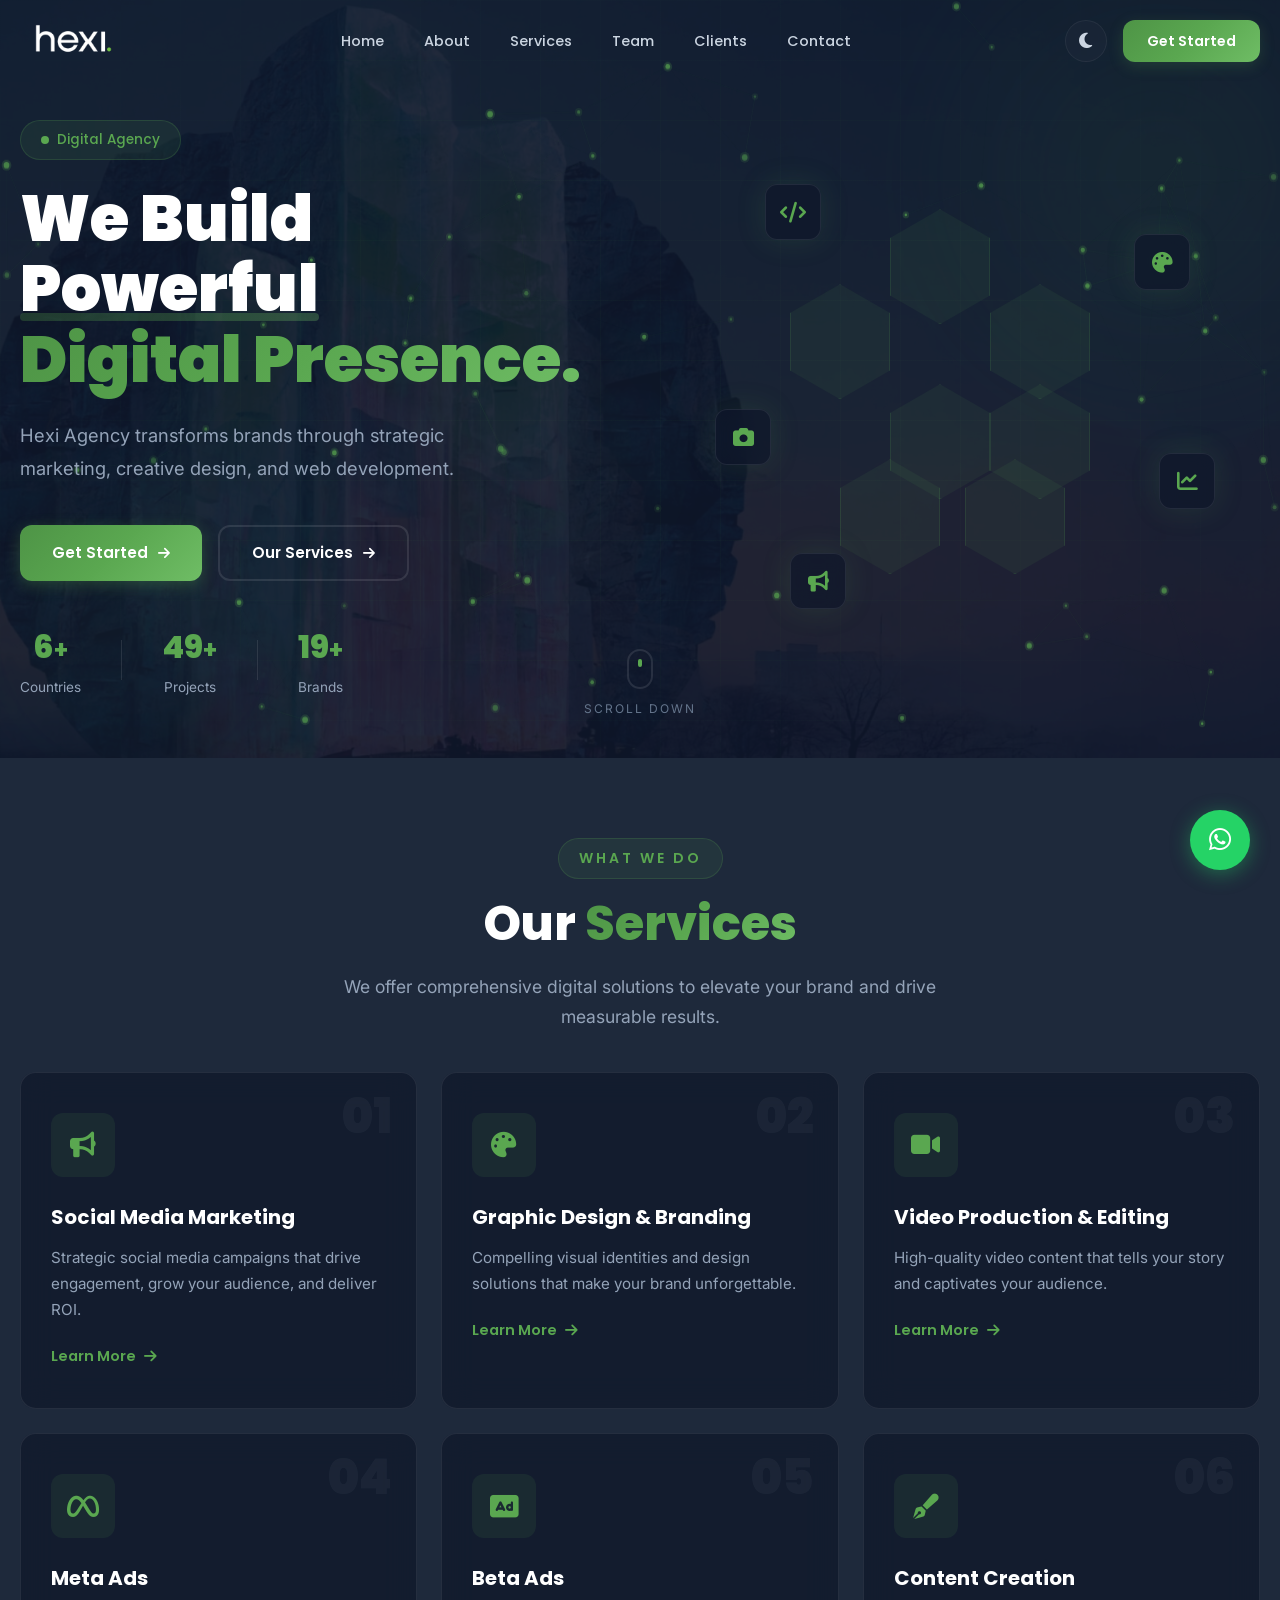
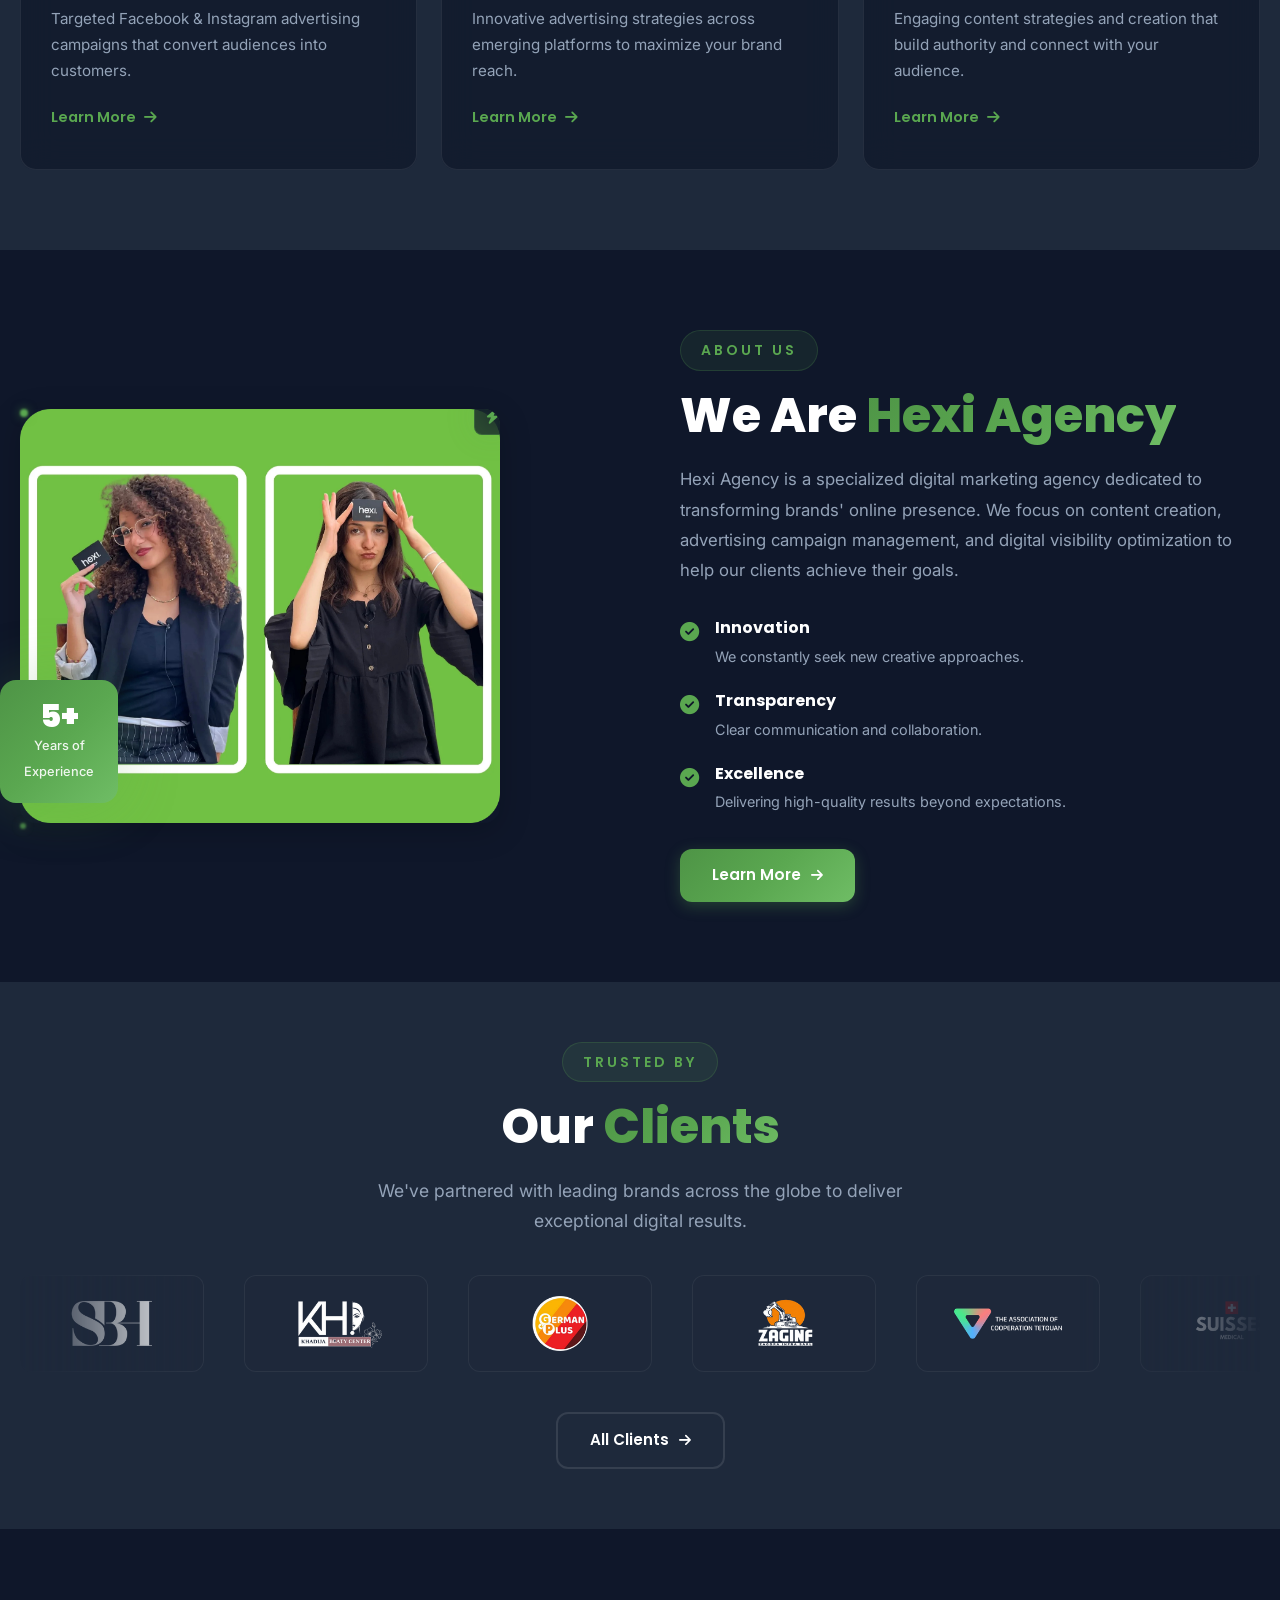
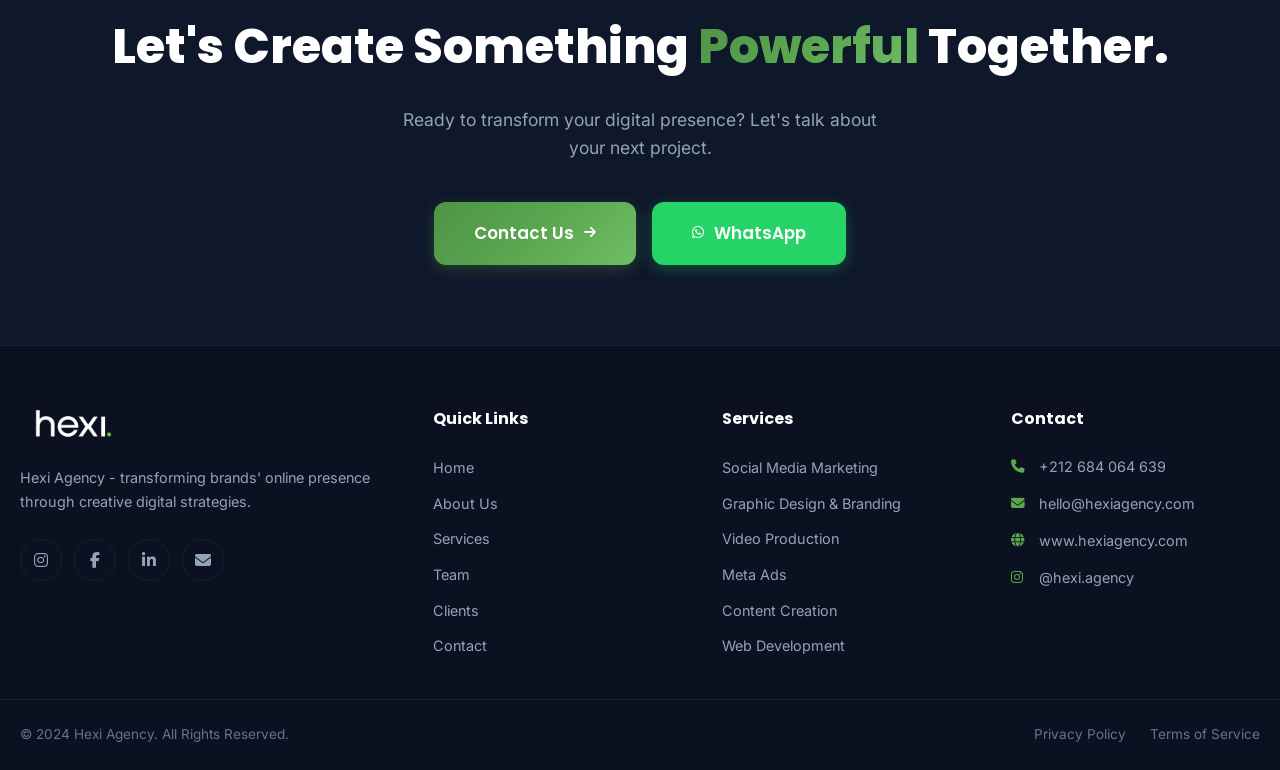
==== index.html @ 5c039fc0 "First upload" ====
<!DOCTYPE html>
<html lang="en" data-theme="dark">
<head>
    <meta charset="UTF-8">
    <meta name="viewport" content="width=device-width, initial-scale=1.0">
    <meta name="description" content="Hexi Agency - Digital Marketing Agency specializing in social media management, branding, web development, and digital growth strategies.">
    <meta name="keywords" content="digital marketing, branding, web development, social media, Hexi Agency, meta ads, content creation">
    <meta name="author" content="Hexi Agency">
    <title>Hexi Agency | Digital Agency</title>
    <link rel="icon" type="image/png" sizes="32x32" href="assets/images/hexi-favicon.png">
    <link rel="apple-touch-icon" href="assets/images/hexi-favicon.png">
    <meta property="og:title" content="Hexi Agency | Digital Marketing Agency">
    <meta property="og:description" content="Hexi Agency transforms brands through strategic marketing, creative design, and web development.">
    <meta property="og:url" content="https://www.hexiagency.com">
    <meta property="og:type" content="website">
    <link rel="preconnect" href="https://fonts.googleapis.com">
    <link rel="preconnect" href="https://fonts.gstatic.com" crossorigin>
    <link href="https://fonts.googleapis.com/css2?family=Poppins:wght@300;400;500;600;700;800;900&family=Inter:wght@300;400;500;600;700;800&display=swap" rel="stylesheet">
    <link rel="stylesheet" href="https://cdnjs.cloudflare.com/ajax/libs/font-awesome/6.5.1/css/all.min.css">
    <link rel="stylesheet" href="css/style.css">
    <link rel="stylesheet" href="css/animations.css">
    <link rel="stylesheet" href="css/responsive.css">
</head>
<body>

    <div id="preloader"><div class="preloader-inner"><div class="preloader-logo"><img src="assets/images/hexi-logo.png" alt="Hexi Agency Logo" class="preloader-logo-img theme-logo" data-dark="assets/images/hexi-logo.png" data-light="assets/images/hexi-logo-white.png"></div><div class="preloader-bar"><div class="preloader-bar-inner"></div></div><p class="preloader-text">Loading Experience...</p></div></div>
    <div class="custom-cursor"></div>
    <div class="custom-cursor-follower"></div>
    <div class="page-transition-overlay" id="pageTransition"></div>

    <header id="navbar" class="navbar"><div class="nav-container">
        <a href="#" class="nav-logo" data-page="home"><img src="assets/images/hexi-logo.png" alt="Hexi Agency" class="nav-logo-img theme-logo" data-dark="assets/images/hexi-logo.png" data-light="assets/images/hexi-logo-white.png"></a>
        <nav class="nav-menu" id="navMenu"><ul class="nav-list">
            <li class="nav-item"><a href="#" class="nav-link active" data-page="home">Home</a></li>
            <li class="nav-item"><a href="#" class="nav-link" data-page="about">About</a></li>
            <li class="nav-item"><a href="#" class="nav-link" data-page="services">Services</a></li>
            <li class="nav-item"><a href="#" class="nav-link" data-page="team">Team</a></li>
            <li class="nav-item"><a href="#" class="nav-link" data-page="clients">Clients</a></li>
            <li class="nav-item"><a href="#" class="nav-link" data-page="contact">Contact</a></li>
        </ul></nav>
        <div class="nav-actions">
            <button class="theme-toggle" id="themeToggle" aria-label="Toggle Theme"><i class="fas fa-moon" id="themeIcon"></i></button>
            <a href="#" class="nav-cta-btn" data-page="contact">Get Started</a>
            <button class="nav-hamburger" id="navHamburger" aria-label="Toggle Menu"><span class="hamburger-line"></span><span class="hamburger-line"></span><span class="hamburger-line"></span></button>
        </div>
    </div></header>

    <div class="mobile-menu-overlay" id="mobileMenuOverlay"><div class="mobile-menu-content">
        <div class="mobile-menu-logo"><img src="assets/images/hexi-logo.png" alt="Hexi Agency" class="theme-logo" data-dark="assets/images/hexi-logo.png" data-light="assets/images/hexi-logo-white.png"></div>
        <ul class="mobile-nav-list">
            <li><a href="#" class="mobile-nav-link active" data-page="home">Home</a></li>
            <li><a href="#" class="mobile-nav-link" data-page="about">About</a></li>
            <li><a href="#" class="mobile-nav-link" data-page="services">Services</a></li>
            <li><a href="#" class="mobile-nav-link" data-page="team">Team</a></li>
            <li><a href="#" class="mobile-nav-link" data-page="clients">Clients</a></li>
            <li><a href="#" class="mobile-nav-link" data-page="contact">Contact</a></li>
        </ul>
        <div class="mobile-menu-footer"><div class="mobile-social-links"><a href="https://instagram.com/hexi.agency" target="_blank"><i class="fab fa-instagram"></i></a><a href="https://facebook.com/hexiagency" target="_blank"><i class="fab fa-facebook-f"></i></a><a href="#"><i class="fab fa-linkedin-in"></i></a><a href="mailto:hello@hexiagency.com"><i class="fas fa-envelope"></i></a></div><p class="mobile-menu-email">hello@hexiagency.com</p></div>
    </div></div>

    <main id="mainContent">

        <!-- ===== HOME ===== -->
        <div class="page-section active" id="page-home">
            <section id="hero" class="hero-section">
                <div class="hero-bg-effects"><div class="hero-gradient-orb hero-orb-1"></div><div class="hero-gradient-orb hero-orb-2"></div><div class="hero-gradient-orb hero-orb-3"></div><canvas id="heroParticles" class="hero-particles-canvas"></canvas><div class="hero-grid-lines"></div></div>
                <div class="container hero-container">
                    <div class="hero-content">
                        <div class="hero-badge reveal-up"><span class="badge-dot"></span><span>Digital Agency</span></div>
                        <h1 class="hero-title reveal-up">We Build <span class="hero-title-highlight">Powerful</span><br><span class="hero-title-gradient">Digital Presence.</span></h1>
                        <p class="hero-subtitle reveal-up">Hexi Agency transforms brands through strategic marketing, creative design, and web development.</p>
                        <div class="hero-buttons reveal-up"><a href="#" class="btn btn-primary" data-page="contact"><span>Get Started</span><i class="fas fa-arrow-right"></i></a><a href="#" class="btn btn-outline" data-page="services"><span>Our Services</span><i class="fas fa-arrow-right"></i></a></div>
                        <div class="hero-stats reveal-up">
                            <div class="hero-stat"><span class="hero-stat-number" data-count="7">0</span><span class="hero-stat-plus">+</span><span class="hero-stat-label">Countries</span></div>
                            <div class="hero-stat-divider"></div>
                            <div class="hero-stat"><span class="hero-stat-number" data-count="50">0</span><span class="hero-stat-plus">+</span><span class="hero-stat-label">Projects</span></div>
                            <div class="hero-stat-divider"></div>
                            <div class="hero-stat"><span class="hero-stat-number" data-count="20">0</span><span class="hero-stat-plus">+</span><span class="hero-stat-label">Brands</span></div>
                        </div>
                    </div>
                    <div class="hero-visual reveal-right"><div class="hero-3d-wrapper"><div class="hero-hexagon-grid"><div class="hex-item hex-1"></div><div class="hex-item hex-2"></div><div class="hex-item hex-3"></div><div class="hex-item hex-4"></div><div class="hex-item hex-5"></div><div class="hex-item hex-6"></div><div class="hex-item hex-7"></div></div><div class="hero-floating-elements"><div class="floating-icon fi-1"><i class="fas fa-code"></i></div><div class="floating-icon fi-2"><i class="fas fa-palette"></i></div><div class="floating-icon fi-3"><i class="fas fa-chart-line"></i></div><div class="floating-icon fi-4"><i class="fas fa-bullhorn"></i></div><div class="floating-icon fi-5"><i class="fas fa-camera"></i></div></div></div></div>
                </div>
                <div class="hero-scroll-indicator"><div class="scroll-mouse"><div class="scroll-wheel"></div></div><span>Scroll Down</span></div>
            </section>

            <section class="section services-preview-section"><div class="container">
                <div class="section-header text-center"><span class="section-tag reveal-up">What We Do</span><h2 class="section-title reveal-up">Our <span class="text-gradient">Services</span></h2><p class="section-description reveal-up">We offer comprehensive digital solutions to elevate your brand and drive measurable results.</p></div>
                <div class="services-grid">
                    <div class="service-card glass-card reveal-up" data-delay="0"><div class="service-card-icon"><div class="icon-glow"></div><i class="fas fa-bullhorn"></i></div><h3 class="service-card-title">Social Media Marketing</h3><p class="service-card-desc">Strategic social media campaigns that drive engagement, grow your audience, and deliver ROI.</p><a href="#" class="service-card-link" data-page="services"><span>Learn More</span><i class="fas fa-arrow-right"></i></a><div class="service-card-number">01</div></div>
                    <div class="service-card glass-card reveal-up" data-delay="100"><div class="service-card-icon"><div class="icon-glow"></div><i class="fas fa-palette"></i></div><h3 class="service-card-title">Graphic Design & Branding</h3><p class="service-card-desc">Compelling visual identities and design solutions that make your brand unforgettable.</p><a href="#" class="service-card-link" data-page="services"><span>Learn More</span><i class="fas fa-arrow-right"></i></a><div class="service-card-number">02</div></div>
                    <div class="service-card glass-card reveal-up" data-delay="200"><div class="service-card-icon"><div class="icon-glow"></div><i class="fas fa-video"></i></div><h3 class="service-card-title">Video Production & Editing</h3><p class="service-card-desc">High-quality video content that tells your story and captivates your audience.</p><a href="#" class="service-card-link" data-page="services"><span>Learn More</span><i class="fas fa-arrow-right"></i></a><div class="service-card-number">03</div></div>
                    <div class="service-card glass-card reveal-up" data-delay="300"><div class="service-card-icon"><div class="icon-glow"></div><i class="fab fa-meta"></i></div><h3 class="service-card-title">Meta Ads</h3><p class="service-card-desc">Targeted Facebook & Instagram advertising campaigns that convert audiences into customers.</p><a href="#" class="service-card-link" data-page="services"><span>Learn More</span><i class="fas fa-arrow-right"></i></a><div class="service-card-number">04</div></div>
                    <div class="service-card glass-card reveal-up" data-delay="400"><div class="service-card-icon"><div class="icon-glow"></div><i class="fas fa-rectangle-ad"></i></div><h3 class="service-card-title">Beta Ads</h3><p class="service-card-desc">Innovative advertising strategies across emerging platforms to maximize your brand reach.</p><a href="#" class="service-card-link" data-page="services"><span>Learn More</span><i class="fas fa-arrow-right"></i></a><div class="service-card-number">05</div></div>
                    <div class="service-card glass-card reveal-up" data-delay="500"><div class="service-card-icon"><div class="icon-glow"></div><i class="fas fa-pen-fancy"></i></div><h3 class="service-card-title">Content Creation</h3><p class="service-card-desc">Engaging content strategies and creation that build authority and connect with your audience.</p><a href="#" class="service-card-link" data-page="services"><span>Learn More</span><i class="fas fa-arrow-right"></i></a><div class="service-card-number">06</div></div>
                </div>
            </div></section>

            <section class="section about-preview-section"><div class="container"><div class="about-preview-wrapper">
                <div class="about-preview-visual reveal-left"><div class="about-image-stack">
                    <div class="about-image-card about-img-1"><img src="assets/images/hexi-team.png" alt="Hexi Agency Team" class="about-team-photo" loading="lazy"></div>
                    <div class="about-experience-badge"><span class="exp-number">5+</span><span class="exp-text">Years of<br>Experience</span></div>
                </div></div>
                <div class="about-preview-content reveal-right"><span class="section-tag">About Us</span><h2 class="section-title">We Are <span class="text-gradient">Hexi Agency</span></h2><p class="about-preview-text">Hexi Agency is a specialized digital marketing agency dedicated to transforming brands' online presence. We focus on content creation, advertising campaign management, and digital visibility optimization to help our clients achieve their goals.</p><div class="about-features"><div class="about-feature"><div class="about-feature-icon"><i class="fas fa-check-circle"></i></div><div class="about-feature-text"><h4>Innovation</h4><p>We constantly seek new creative approaches.</p></div></div><div class="about-feature"><div class="about-feature-icon"><i class="fas fa-check-circle"></i></div><div class="about-feature-text"><h4>Transparency</h4><p>Clear communication and collaboration.</p></div></div><div class="about-feature"><div class="about-feature-icon"><i class="fas fa-check-circle"></i></div><div class="about-feature-text"><h4>Excellence</h4><p>Delivering high-quality results beyond expectations.</p></div></div></div><a href="#" class="btn btn-primary" data-page="about"><span>Learn More</span><i class="fas fa-arrow-right"></i></a></div>
            </div></div></section>

            <!-- CLIENTS with "All Clients" button -->
            <section class="section clients-section"><div class="container">
                <div class="section-header text-center"><span class="section-tag reveal-up">Trusted By</span><h2 class="section-title reveal-up">Our <span class="text-gradient">Clients</span></h2><p class="section-description reveal-up">We've partnered with leading brands across the globe to deliver exceptional digital results.</p></div>
                <div class="clients-marquee reveal-up"><div class="clients-track">
                    <div class="client-logo-item"><div class="client-logo-inner"><img src="assets/images/clients/sbh-white.png" alt="SBH" loading="lazy" class="theme-client" data-dark="assets/images/clients/sbh-white.png" data-light="assets/images/clients/sbh.png"></div></div>
                    <div class="client-logo-item"><div class="client-logo-inner"><img src="assets/images/clients/dattes-adiyar-white.png" alt="Dattes Adiyar" loading="lazy" class="theme-client" data-dark="assets/images/clients/dattes-adiyar-white.png" data-light="assets/images/clients/dattes-adiyar.png"></div></div>
                    <div class="client-logo-item"><div class="client-logo-inner"><img src="assets/images/clients/german-plus.png" alt="German Plus" loading="lazy"></div></div>
                    <div class="client-logo-item"><div class="client-logo-inner"><img src="assets/images/clients/zag-inf-white.png" alt="ZAG INF" loading="lazy" class="theme-client" data-dark="assets/images/clients/zag-inf-white.png" data-light="assets/images/clients/zag-inf.png"></div></div>
                    <div class="client-logo-item"><div class="client-logo-inner"><img src="assets/images/clients/tetouan-coop-white.png" alt="Tetouan Coop" loading="lazy" class="theme-client" data-dark="assets/images/clients/tetouan-coop-white.png" data-light="assets/images/clients/tetouan-coop.png"></div></div>
                    <div class="client-logo-item"><div class="client-logo-inner"><img src="assets/images/clients/suisses-medical-white.png" alt="Suisses Medical" loading="lazy" class="theme-client" data-dark="assets/images/clients/suisses-medical-white.png" data-light="assets/images/clients/suisses-medical.png"></div></div>
                    <div class="client-logo-item"><div class="client-logo-inner"><img src="assets/images/clients/cefp.png" alt="CEFP" loading="lazy"></div></div>
                    <div class="client-logo-item"><div class="client-logo-inner"><img src="assets/images/clients/smart-life-tech-white.png" alt="Smart Life Tech" loading="lazy" class="theme-client" data-dark="assets/images/clients/smart-life-tech-white.png" data-light="assets/images/clients/smart-life-tech.png"></div></div>
                    <div class="client-logo-item"><div class="client-logo-inner"><img src="assets/images/clients/mbr-mauritania-white.png" alt="MBR Mauritania" loading="lazy" class="theme-client" data-dark="assets/images/clients/mbr-mauritania-white.png" data-light="assets/images/clients/mbr-mauritania.png"></div></div>
                    <div class="client-logo-item"><div class="client-logo-inner"><img src="assets/images/clients/saaha.png" alt="Saaha" loading="lazy"></div></div>
                    <div class="client-logo-item"><div class="client-logo-inner"><img src="assets/images/clients/publi.png" alt="Publi" loading="lazy"></div></div>
                </div></div>
                <div class="text-center reveal-up" style="margin-top:40px;"><a href="#" class="btn btn-outline" data-page="clients"><span>All Clients</span><i class="fas fa-arrow-right"></i></a></div>
            </div></section>

            <section class="section cta-section"><div class="cta-bg-effects"><div class="cta-orb cta-orb-1"></div><div class="cta-orb cta-orb-2"></div></div><div class="container"><div class="cta-content text-center"><h2 class="cta-title reveal-up">Let's Create Something <span class="text-gradient">Powerful</span> Together.</h2><p class="cta-description reveal-up">Ready to transform your digital presence? Let's talk about your next project.</p><div class="cta-buttons reveal-up"><a href="#" class="btn btn-primary btn-lg" data-page="contact"><span>Contact Us</span><i class="fas fa-arrow-right"></i></a><a href="https://wa.me/212684064639" target="_blank" class="btn btn-whatsapp btn-lg"><i class="fab fa-whatsapp"></i><span>WhatsApp</span></a></div></div></div></section>
        </div>
                <!-- ===== ABOUT ===== -->
        <div class="page-section" id="page-about">
            <section class="page-hero"><div class="page-hero-bg"><div class="hero-gradient-orb hero-orb-1"></div><div class="hero-gradient-orb hero-orb-2"></div></div><div class="container"><div class="page-hero-content text-center"><span class="page-hero-tag reveal-up">About Us</span><h1 class="page-hero-title reveal-up">Who We <span class="text-gradient">Are</span></h1><p class="page-hero-subtitle reveal-up">Discover the passion behind Hexi Agency.</p><div class="page-breadcrumb reveal-up"><a href="#" data-page="home">Home</a><span class="breadcrumb-separator">/</span><span>About</span></div></div></div></section>
            <section class="section about-main-section"><div class="container"><div class="about-main-wrapper"><div class="about-main-visual reveal-left"><div class="about-main-image-wrapper"><div class="about-main-img-placeholder" style="padding:0;overflow:hidden;"><img src="assets/images/about-main.jpg" alt="Hexi Agency" style="width:100%;height:100%;object-fit:cover;border-radius:var(--radius-xl);display:block;" loading="lazy"></div><div class="about-floating-badge"><i class="fas fa-award"></i><span>Certified Agency</span></div></div></div><div class="about-main-content reveal-right"><span class="section-tag">Our Story</span><h2 class="section-title">Building Digital <span class="text-gradient">Excellence</span></h2><p class="about-text-main">Hexi Agency is a specialized digital marketing agency dedicated to transforming brands' online presence. We focus on content creation, advertising campaign management, and digital visibility optimization.</p><p class="about-text-secondary">Founded with a vision to bridge the gap between brands and their digital potential, we've grown into a multi-national team serving clients across 7+ countries.</p><div class="about-highlight-box glass-card"><div class="about-highlight-icon"><i class="fas fa-quote-left"></i></div><p>"Our mission is to empower brands with the digital tools and strategies they need to thrive in today's connected world."</p></div></div></div></div></section>
            <section class="section values-section"><div class="container"><div class="section-header text-center"><span class="section-tag reveal-up">Our Core</span><h2 class="section-title reveal-up">Our <span class="text-gradient">Values</span></h2></div><div class="values-grid"><div class="value-card glass-card reveal-up" data-delay="0"><div class="value-icon"><i class="fas fa-lightbulb"></i></div><h3>Innovation</h3><p>We constantly seek new creative approaches.</p><div class="value-line"></div></div><div class="value-card glass-card reveal-up" data-delay="150"><div class="value-icon"><i class="fas fa-handshake"></i></div><h3>Transparency</h3><p>Clear communication at every step.</p><div class="value-line"></div></div><div class="value-card glass-card reveal-up" data-delay="300"><div class="value-icon"><i class="fas fa-trophy"></i></div><h3>Excellence</h3><p>Delivering results that exceed expectations.</p><div class="value-line"></div></div></div></div></section>
            <section class="section stats-section"><div class="stats-bg-effects"><div class="stats-orb stats-orb-1"></div><div class="stats-orb stats-orb-2"></div></div><div class="container"><div class="stats-grid"><div class="stat-card reveal-up" data-delay="0"><div class="stat-icon"><i class="fas fa-globe-americas"></i></div><div class="stat-number"><span class="counter" data-count="7">0</span><span class="stat-plus">+</span></div><p class="stat-label">Countries</p><div class="stat-bar"><div class="stat-bar-fill" data-width="70"></div></div></div><div class="stat-card reveal-up" data-delay="150"><div class="stat-icon"><i class="fas fa-project-diagram"></i></div><div class="stat-number"><span class="counter" data-count="50">0</span><span class="stat-plus">+</span></div><p class="stat-label">Projects</p><div class="stat-bar"><div class="stat-bar-fill" data-width="85"></div></div></div><div class="stat-card reveal-up" data-delay="300"><div class="stat-icon"><i class="fas fa-building"></i></div><div class="stat-number"><span class="counter" data-count="20">0</span><span class="stat-plus">+</span></div><p class="stat-label">Brands</p><div class="stat-bar"><div class="stat-bar-fill" data-width="75"></div></div></div><div class="stat-card reveal-up" data-delay="450"><div class="stat-icon"><i class="fas fa-users"></i></div><div class="stat-number"><span class="counter" data-count="24">0</span><span class="stat-plus">+</span></div><p class="stat-label">Team Members</p><div class="stat-bar"><div class="stat-bar-fill" data-width="80"></div></div></div></div></div></section>
            <section class="section process-section"><div class="container"><div class="section-header text-center"><span class="section-tag reveal-up">How We Work</span><h2 class="section-title reveal-up">Our <span class="text-gradient">Process</span></h2><p class="section-description reveal-up">A streamlined approach to exceptional results.</p></div><div class="process-timeline"><div class="process-line"></div><div class="process-step reveal-up" data-delay="0"><div class="process-step-number">01</div><div class="process-step-content glass-card"><div class="process-icon"><i class="fas fa-search"></i></div><h3>Discovery</h3><p>Learn about your brand and goals.</p></div></div><div class="process-step reveal-up" data-delay="150"><div class="process-step-number">02</div><div class="process-step-content glass-card"><div class="process-icon"><i class="fas fa-pencil-ruler"></i></div><h3>Strategy</h3><p>Craft a comprehensive plan.</p></div></div><div class="process-step reveal-up" data-delay="300"><div class="process-step-number">03</div><div class="process-step-content glass-card"><div class="process-icon"><i class="fas fa-cogs"></i></div><h3>Development</h3><p>Bring strategy to life.</p></div></div><div class="process-step reveal-up" data-delay="450"><div class="process-step-number">04</div><div class="process-step-content glass-card"><div class="process-icon"><i class="fas fa-rocket"></i></div><h3>Launch</h3><p>Launch and continuously optimize.</p></div></div></div></div></section>
            <section class="section cta-section"><div class="cta-bg-effects"><div class="cta-orb cta-orb-1"></div><div class="cta-orb cta-orb-2"></div></div><div class="container"><div class="cta-content text-center"><h2 class="cta-title reveal-up">Ready to <span class="text-gradient">Grow?</span></h2><p class="cta-description reveal-up">Let's transform your digital presence.</p><div class="cta-buttons reveal-up"><a href="#" class="btn btn-primary btn-lg" data-page="contact"><span>Start a Project</span><i class="fas fa-arrow-right"></i></a></div></div></div></section>
        </div>

        <!-- ===== SERVICES ===== -->
        <div class="page-section" id="page-services">
            <section class="page-hero"><div class="page-hero-bg"><div class="hero-gradient-orb hero-orb-1"></div><div class="hero-gradient-orb hero-orb-2"></div></div><div class="container"><div class="page-hero-content text-center"><span class="page-hero-tag reveal-up">Our Expertise</span><h1 class="page-hero-title reveal-up">Our <span class="text-gradient">Services</span></h1><p class="page-hero-subtitle reveal-up">Comprehensive digital solutions.</p><div class="page-breadcrumb reveal-up"><a href="#" data-page="home">Home</a><span class="breadcrumb-separator">/</span><span>Services</span></div></div></div></section>
            <section class="section service-detail-section"><div class="container"><div class="service-detail-wrapper"><div class="service-detail-content reveal-left"><div class="service-detail-icon-wrapper"><div class="service-detail-icon"><i class="fas fa-bullhorn"></i></div><span class="service-number">01</span></div><h2 class="service-detail-title">Social Media Marketing</h2><p class="service-detail-desc">Build a strong presence across all major platforms.</p><ul class="service-features-list"><li><i class="fas fa-check"></i><span>Strategy Creation & Planning</span></li><li><i class="fas fa-check"></i><span>Campaign Management</span></li><li><i class="fas fa-check"></i><span>ROI Optimization</span></li><li><i class="fas fa-check"></i><span>Audience Growth</span></li><li><i class="fas fa-check"></i><span>Community Management</span></li></ul><a href="#" class="btn btn-primary" data-page="contact"><span>Get This Service</span><i class="fas fa-arrow-right"></i></a></div><div class="service-detail-visual reveal-right"><div class="service-visual-card glass-card"><div class="service-visual-inner"><div class="service-visual-icon"><i class="fab fa-instagram"></i></div><div class="service-visual-icon"><i class="fab fa-facebook-f"></i></div><div class="service-visual-icon"><i class="fab fa-tiktok"></i></div><div class="service-visual-icon"><i class="fab fa-linkedin-in"></i></div><div class="service-visual-center"><i class="fas fa-chart-line"></i><span>Growth</span></div></div></div></div></div></div></section>
            <section class="section service-detail-section service-alt"><div class="container"><div class="service-detail-wrapper reverse"><div class="service-detail-visual reveal-left"><div class="service-visual-card glass-card"><div class="service-visual-inner branding-visual"><div class="branding-element be-1"><i class="fas fa-pen-nib"></i></div><div class="branding-element be-2"><i class="fas fa-swatchbook"></i></div><div class="branding-element be-3"><i class="fas fa-vector-square"></i></div><div class="service-visual-center"><i class="fas fa-palette"></i><span>Design</span></div></div></div></div><div class="service-detail-content reveal-right"><div class="service-detail-icon-wrapper"><div class="service-detail-icon"><i class="fas fa-palette"></i></div><span class="service-number">02</span></div><h2 class="service-detail-title">Graphic Design & Branding</h2><p class="service-detail-desc">Stunning visual identities.</p><ul class="service-features-list"><li><i class="fas fa-check"></i><span>Logo & Brand Identity</span></li><li><i class="fas fa-check"></i><span>Brand Guidelines</span></li><li><i class="fas fa-check"></i><span>Packaging Design</span></li><li><i class="fas fa-check"></i><span>Visual Storytelling</span></li></ul><a href="#" class="btn btn-primary" data-page="contact"><span>Get This Service</span><i class="fas fa-arrow-right"></i></a></div></div></div></section>
            <section class="section service-detail-section"><div class="container"><div class="service-detail-wrapper"><div class="service-detail-content reveal-left"><div class="service-detail-icon-wrapper"><div class="service-detail-icon"><i class="fas fa-video"></i></div><span class="service-number">03</span></div><h2 class="service-detail-title">Video Production</h2><p class="service-detail-desc">High-quality video content.</p><ul class="service-features-list"><li><i class="fas fa-check"></i><span>Video Advertisements</span></li><li><i class="fas fa-check"></i><span>Professional Editing</span></li><li><i class="fas fa-check"></i><span>Storyboarding</span></li><li><i class="fas fa-check"></i><span>Promotional Videos</span></li></ul><a href="#" class="btn btn-primary" data-page="contact"><span>Get This Service</span><i class="fas fa-arrow-right"></i></a></div><div class="service-detail-visual reveal-right"><div class="service-visual-card glass-card"><div class="service-visual-inner video-visual"><div class="video-play-btn"><i class="fas fa-play"></i></div><div class="video-timeline"><div class="timeline-bar"></div><div class="timeline-progress"></div><div class="timeline-dot"></div></div></div></div></div></div></div></section>
            <section class="section service-detail-section service-alt"><div class="container"><div class="service-detail-wrapper reverse"><div class="service-detail-visual reveal-left"><div class="service-visual-card glass-card"><div class="service-visual-inner ads-visual"><div class="ads-chart"><div class="ads-bar"></div><div class="ads-bar"></div><div class="ads-bar"></div><div class="ads-bar"></div><div class="ads-bar"></div><div class="ads-bar"></div></div><div class="service-visual-center"><i class="fab fa-meta"></i><span>Meta Ads</span></div></div></div></div><div class="service-detail-content reveal-right"><div class="service-detail-icon-wrapper"><div class="service-detail-icon"><i class="fab fa-meta"></i></div><span class="service-number">04</span></div><h2 class="service-detail-title">Meta Ads</h2><p class="service-detail-desc">Facebook & Instagram advertising.</p><ul class="service-features-list"><li><i class="fas fa-check"></i><span>Facebook & Instagram Campaigns</span></li><li><i class="fas fa-check"></i><span>Audience Targeting</span></li><li><i class="fas fa-check"></i><span>A/B Testing</span></li><li><i class="fas fa-check"></i><span>Analytics & Optimization</span></li><li><i class="fas fa-check"></i><span>Lead Generation</span></li></ul><a href="#" class="btn btn-primary" data-page="contact"><span>Get This Service</span><i class="fas fa-arrow-right"></i></a></div></div></div></section>
            <section class="section service-detail-section"><div class="container"><div class="service-detail-wrapper"><div class="service-detail-content reveal-left"><div class="service-detail-icon-wrapper"><div class="service-detail-icon"><i class="fas fa-rectangle-ad"></i></div><span class="service-number">05</span></div><h2 class="service-detail-title">Beta Ads</h2><p class="service-detail-desc">Emerging platform advertising.</p><ul class="service-features-list"><li><i class="fas fa-check"></i><span>Google Ads & YouTube</span></li><li><i class="fas fa-check"></i><span>TikTok & Snapchat</span></li><li><i class="fas fa-check"></i><span>Cross-Platform Strategy</span></li><li><i class="fas fa-check"></i><span>Budget Optimization</span></li></ul><a href="#" class="btn btn-primary" data-page="contact"><span>Get This Service</span><i class="fas fa-arrow-right"></i></a></div><div class="service-detail-visual reveal-right"><div class="service-visual-card glass-card"><div class="service-visual-inner"><div class="service-visual-icon"><i class="fab fa-google"></i></div><div class="service-visual-icon"><i class="fab fa-youtube"></i></div><div class="service-visual-icon"><i class="fab fa-tiktok"></i></div><div class="service-visual-icon"><i class="fab fa-snapchat"></i></div><div class="service-visual-center"><i class="fas fa-rectangle-ad"></i><span>Beta Ads</span></div></div></div></div></div></div></section>
            <section class="section service-detail-section service-alt"><div class="container"><div class="service-detail-wrapper reverse"><div class="service-detail-visual reveal-left"><div class="service-visual-card glass-card"><div class="service-visual-inner content-visual"><div class="content-cards"><div class="content-mini-card"><i class="fas fa-pen"></i></div><div class="content-mini-card"><i class="fas fa-image"></i></div><div class="content-mini-card"><i class="fas fa-blog"></i></div><div class="content-mini-card"><i class="fas fa-hashtag"></i></div></div><div class="service-visual-center"><i class="fas fa-pen-fancy"></i><span>Content</span></div></div></div></div><div class="service-detail-content reveal-right"><div class="service-detail-icon-wrapper"><div class="service-detail-icon"><i class="fas fa-pen-fancy"></i></div><span class="service-number">06</span></div><h2 class="service-detail-title">Content Creation</h2><p class="service-detail-desc">Compelling content that converts.</p><ul class="service-features-list"><li><i class="fas fa-check"></i><span>Content Strategy</span></li><li><i class="fas fa-check"></i><span>Copywriting</span></li><li><i class="fas fa-check"></i><span>Blog Writing</span></li><li><i class="fas fa-check"></i><span>Reels & Short-Form</span></li></ul><a href="#" class="btn btn-primary" data-page="contact"><span>Get This Service</span><i class="fas fa-arrow-right"></i></a></div></div></div></section>
            <section class="section service-detail-section"><div class="container"><div class="service-detail-wrapper"><div class="service-detail-content reveal-left"><div class="service-detail-icon-wrapper"><div class="service-detail-icon"><i class="fas fa-code"></i></div><span class="service-number">07</span></div><h2 class="service-detail-title">Web Development</h2><p class="service-detail-desc">Fast, modern websites.</p><ul class="service-features-list"><li><i class="fas fa-check"></i><span>Business Websites</span></li><li><i class="fas fa-check"></i><span>E-commerce</span></li><li><i class="fas fa-check"></i><span>Landing Pages</span></li><li><i class="fas fa-check"></i><span>Full-Stack Apps</span></li></ul><a href="#" class="btn btn-primary" data-page="contact"><span>Get This Service</span><i class="fas fa-arrow-right"></i></a></div><div class="service-detail-visual reveal-right"><div class="service-visual-card glass-card"><div class="service-visual-inner code-visual"><div class="code-window"><div class="code-window-dots"><span class="dot red"></span><span class="dot yellow"></span><span class="dot green"></span></div><div class="code-lines"><div class="code-line cl-1"></div><div class="code-line cl-2"></div><div class="code-line cl-3"></div><div class="code-line cl-4"></div><div class="code-line cl-5"></div><div class="code-line cl-6"></div></div></div></div></div></div></div></div></section>
            <section class="section cta-section"><div class="cta-bg-effects"><div class="cta-orb cta-orb-1"></div><div class="cta-orb cta-orb-2"></div></div><div class="container"><div class="cta-content text-center"><h2 class="cta-title reveal-up">Need a Custom <span class="text-gradient">Solution?</span></h2><p class="cta-description reveal-up">Let's discuss your project.</p><div class="cta-buttons reveal-up"><a href="#" class="btn btn-primary btn-lg" data-page="contact"><span>Contact Us</span><i class="fas fa-arrow-right"></i></a></div></div></div></section>
        </div>

        <!-- ===== TEAM ===== -->
        <div class="page-section" id="page-team">
            <section class="page-hero"><div class="page-hero-bg"><div class="hero-gradient-orb hero-orb-1"></div><div class="hero-gradient-orb hero-orb-2"></div></div><div class="container"><div class="page-hero-content text-center"><span class="page-hero-tag reveal-up">Our People</span><h1 class="page-hero-title reveal-up">Meet Our <span class="text-gradient">Team</span></h1><p class="page-hero-subtitle reveal-up">The creative minds behind Hexi Agency.</p><div class="page-breadcrumb reveal-up"><a href="#" data-page="home">Home</a><span class="breadcrumb-separator">/</span><span>Team</span></div></div></div></section>
            <section class="section team-section"><div class="container"><div class="team-grid">
                <div class="team-card reveal-up" data-delay="0"><div class="team-card-inner"><div class="team-avatar"><div class="team-avatar-glow"></div><div class="team-avatar-inner"><img src="assets/images/team/zouhair-elhilali.jpg" alt="Zouhair Elhilali" loading="lazy"></div><div class="team-avatar-ring"></div></div><div class="team-info"><h3 class="team-name">Zouhair Elhilali</h3><p class="team-role">Marketing Expert – Founder</p></div><div class="team-expertise"><span class="team-expertise-tag">Strategy</span><span class="team-expertise-tag">Leadership</span><span class="team-expertise-tag">Growth</span></div></div></div>
                <div class="team-card reveal-up" data-delay="100"><div class="team-card-inner"><div class="team-avatar"><div class="team-avatar-glow"></div><div class="team-avatar-inner"><img src="assets/images/team/hamza-jamal.jpg" alt="Hamza Jamal" loading="lazy"></div><div class="team-avatar-ring"></div></div><div class="team-info"><h3 class="team-name">Hamza Jamal</h3><p class="team-role">Financial Growth Manager</p></div><div class="team-expertise"><span class="team-expertise-tag">Finance</span><span class="team-expertise-tag">Analytics</span><span class="team-expertise-tag">ROI</span></div></div></div>
                <div class="team-card reveal-up" data-delay="200"><div class="team-card-inner"><div class="team-avatar"><div class="team-avatar-glow"></div><div class="team-avatar-inner"><img src="assets/images/team/adnane-touta.jpg" alt="Adnane Touta" loading="lazy"></div><div class="team-avatar-ring"></div></div><div class="team-info"><h3 class="team-name">Adnane Touta</h3><p class="team-role">Head of Digital Marketing</p></div><div class="team-expertise"><span class="team-expertise-tag">Digital Ads</span><span class="team-expertise-tag">SEO</span><span class="team-expertise-tag">Campaigns</span></div></div></div>
                <div class="team-card reveal-up" data-delay="0"><div class="team-card-inner"><div class="team-avatar"><div class="team-avatar-glow"></div><div class="team-avatar-inner"><img src="assets/images/team/ngor-sene.jpg" alt="Ngor Mac Michel Sene" loading="lazy"></div><div class="team-avatar-ring"></div></div><div class="team-info"><h3 class="team-name">Ngor Mac Michel Sene</h3><p class="team-role">Full Stack Developer</p></div><div class="team-expertise"><span class="team-expertise-tag">React</span><span class="team-expertise-tag">Node.js</span><span class="team-expertise-tag">Full Stack</span></div></div></div>
                <div class="team-card reveal-up" data-delay="100"><div class="team-card-inner"><div class="team-avatar"><div class="team-avatar-glow"></div><div class="team-avatar-inner"><img src="assets/images/team/youssef-elouardi.jpg" alt="Youssef Elouardi" loading="lazy"></div><div class="team-avatar-ring"></div></div><div class="team-info"><h3 class="team-name">Youssef Elouardi</h3><p class="team-role">Marketing Copywriter</p></div><div class="team-expertise"><span class="team-expertise-tag">Copywriting</span><span class="team-expertise-tag">Content</span><span class="team-expertise-tag">Storytelling</span></div></div></div>
                <div class="team-card reveal-up" data-delay="200"><div class="team-card-inner"><div class="team-avatar"><div class="team-avatar-glow"></div><div class="team-avatar-inner"><img src="assets/images/team/bernardus-harageib.jpg" alt="Bernardus Steven Harageib" loading="lazy"></div><div class="team-avatar-ring"></div></div><div class="team-info"><h3 class="team-name">Bernardus Steven Harageib</h3><p class="team-role">Marketing Manager</p></div><div class="team-expertise"><span class="team-expertise-tag">Advocacy</span><span class="team-expertise-tag">Branding</span><span class="team-expertise-tag">PR</span></div></div></div>
            </div></div></section>
            <section class="section global-section"><div class="container"><div class="section-header text-center"><span class="section-tag reveal-up">Global Presence</span><h2 class="section-title reveal-up">Working Across <span class="text-gradient">7+ Countries</span></h2><p class="section-description reveal-up">Location is no longer a barrier.</p></div><div class="world-map-container reveal-up"><div class="global-countries-grid"><div class="global-country-card"><span class="global-flag">🇲🇦</span><span class="global-country-name">Morocco</span></div><div class="global-country-card"><span class="global-flag">🇲🇷</span><span class="global-country-name">Mauritania</span></div><div class="global-country-card"><span class="global-flag">🇸🇳</span><span class="global-country-name">Senegal</span></div><div class="global-country-card"><span class="global-flag">🇩🇪</span><span class="global-country-name">Germany</span></div><div class="global-country-card"><span class="global-flag">🇨🇭</span><span class="global-country-name">Switzerland</span></div><div class="global-country-card"><span class="global-flag">🇸🇦</span><span class="global-country-name">Saudi Arabia</span></div><div class="global-country-card"><span class="global-flag">🇳🇦</span><span class="global-country-name">Namibia</span></div><div class="global-country-card global-country-more"><span class="global-flag">🌍</span><span class="global-country-name">And Growing...</span></div></div></div></div></section>
            <section class="section cta-section"><div class="cta-bg-effects"><div class="cta-orb cta-orb-1"></div><div class="cta-orb cta-orb-2"></div></div><div class="container"><div class="cta-content text-center"><h2 class="cta-title reveal-up">Want to Join Our <span class="text-gradient">Team?</span></h2><p class="cta-description reveal-up">We're always looking for talent.</p><div class="cta-buttons reveal-up"><a href="#" class="btn btn-primary btn-lg" data-page="contact"><span>Contact Us</span><i class="fas fa-arrow-right"></i></a></div></div></div></section>
        </div>

        <!-- ===== CLIENTS ===== -->
        <div class="page-section" id="page-clients">
            <section class="page-hero"><div class="page-hero-bg"><div class="hero-gradient-orb hero-orb-1"></div><div class="hero-gradient-orb hero-orb-2"></div></div><div class="container"><div class="page-hero-content text-center"><span class="page-hero-tag reveal-up">Trusted Partners</span><h1 class="page-hero-title reveal-up">Our <span class="text-gradient">Clients</span></h1><p class="page-hero-subtitle reveal-up">We're proud to work with amazing brands from around the world. From startups to established companies, we help businesses of all sizes grow their digital presence and achieve remarkable results.</p><div class="page-breadcrumb reveal-up"><a href="#" data-page="home">Home</a><span class="breadcrumb-separator">/</span><span>Clients</span></div></div></div></section>
            <section class="section clients-grid-section"><div class="container"><div class="clients-full-grid">
                <div class="client-card glass-card reveal-up" data-delay="0"><div class="client-card-inner"><div class="client-logo-placeholder"><img src="assets/images/clients/sbh-white.png" alt="SBH" loading="lazy" class="theme-client" data-dark="assets/images/clients/sbh-white.png" data-light="assets/images/clients/sbh.png"></div><h3 class="client-name">SBH</h3></div></div>
                <div class="client-card glass-card reveal-up" data-delay="50"><div class="client-card-inner"><div class="client-logo-placeholder"><img src="assets/images/clients/dattes-adiyar-white.png" alt="Dattes Adiyar" loading="lazy" class="theme-client" data-dark="assets/images/clients/dattes-adiyar-white.png" data-light="assets/images/clients/dattes-adiyar.png"></div><h3 class="client-name">Dattes Adiyar</h3></div></div>
                <div class="client-card glass-card reveal-up" data-delay="100"><div class="client-card-inner"><div class="client-logo-placeholder"><img src="assets/images/clients/german-plus.png" alt="German Plus" loading="lazy"></div><h3 class="client-name">German Plus</h3></div></div>
                <div class="client-card glass-card reveal-up" data-delay="150"><div class="client-card-inner"><div class="client-logo-placeholder"><img src="assets/images/clients/zag-inf-white.png" alt="ZAG INF" loading="lazy" class="theme-client" data-dark="assets/images/clients/zag-inf-white.png" data-light="assets/images/clients/zag-inf.png"></div><h3 class="client-name">ZAG INF</h3></div></div>
                <div class="client-card glass-card reveal-up" data-delay="0"><div class="client-card-inner"><div class="client-logo-placeholder"><img src="assets/images/clients/tetouan-coop-white.png" alt="Cooperation Tetouan" loading="lazy" class="theme-client" data-dark="assets/images/clients/tetouan-coop-white.png" data-light="assets/images/clients/tetouan-coop.png"></div><h3 class="client-name">Cooperation Tetouan</h3></div></div>
                <div class="client-card glass-card reveal-up" data-delay="50"><div class="client-card-inner"><div class="client-logo-placeholder"><img src="assets/images/clients/suisses-medical-white.png" alt="Suisses Medical" loading="lazy" class="theme-client" data-dark="assets/images/clients/suisses-medical-white.png" data-light="assets/images/clients/suisses-medical.png"></div><h3 class="client-name">Suisses Medical</h3></div></div>
                <div class="client-card glass-card reveal-up" data-delay="100"><div class="client-card-inner"><div class="client-logo-placeholder"><img src="assets/images/clients/cefp.png" alt="CEFP" loading="lazy"></div><h3 class="client-name">CEFP</h3></div></div>
                <div class="client-card glass-card reveal-up" data-delay="150"><div class="client-card-inner"><div class="client-logo-placeholder"><img src="assets/images/clients/smart-life-tech-white.png" alt="Smart Life Tech" loading="lazy" class="theme-client" data-dark="assets/images/clients/smart-life-tech-white.png" data-light="assets/images/clients/smart-life-tech.png"></div><h3 class="client-name">Smart Life Tech</h3></div></div>
                <div class="client-card glass-card reveal-up" data-delay="0"><div class="client-card-inner"><div class="client-logo-placeholder"><img src="assets/images/clients/mbr-mauritania-white.png" alt="MBR Mauritania" loading="lazy" class="theme-client" data-dark="assets/images/clients/mbr-mauritania-white.png" data-light="assets/images/clients/mbr-mauritania.png"></div><h3 class="client-name">MBR Mauritania</h3></div></div>
                <div class="client-card glass-card reveal-up" data-delay="50"><div class="client-card-inner"><div class="client-logo-placeholder"><img src="assets/images/clients/saaha.png" alt="Saaha" loading="lazy"></div><h3 class="client-name">Saaha</h3></div></div>
                <div class="client-card glass-card reveal-up" data-delay="100"><div class="client-card-inner"><div class="client-logo-placeholder"><img src="assets/images/clients/publi.png" alt="Publi" loading="lazy"></div><h3 class="client-name">Publi</h3></div></div>
            </div></div></section>
            <section class="section trust-section"><div class="container"><div class="trust-content text-center"><div class="trust-numbers reveal-up"><div class="trust-stat"><span class="trust-number counter" data-count="11">0</span><span class="trust-plus">+</span><p>Active Clients</p></div><div class="trust-divider"></div><div class="trust-stat"><span class="trust-number counter" data-count="7">0</span><span class="trust-plus">+</span><p>Countries</p></div><div class="trust-divider"></div><div class="trust-stat"><span class="trust-number counter" data-count="95">0</span><span class="trust-plus">%</span><p>Client Satisfaction</p></div></div></div></div></section>
            <section class="section cta-section"><div class="cta-bg-effects"><div class="cta-orb cta-orb-1"></div><div class="cta-orb cta-orb-2"></div></div><div class="container"><div class="cta-content text-center"><h2 class="cta-title reveal-up">Ready to Become Our <span class="text-gradient">Next Success?</span></h2><p class="cta-description reveal-up">Join our growing list of satisfied clients worldwide.</p><div class="cta-buttons reveal-up"><a href="#" class="btn btn-primary btn-lg" data-page="contact"><span>Start a Project</span><i class="fas fa-arrow-right"></i></a></div></div></div></section>
        </div>

        <!-- ===== CONTACT ===== -->
        <div class="page-section" id="page-contact">
            <section class="page-hero"><div class="page-hero-bg"><div class="hero-gradient-orb hero-orb-1"></div><div class="hero-gradient-orb hero-orb-2"></div></div><div class="container"><div class="page-hero-content text-center"><span class="page-hero-tag reveal-up">Get In Touch</span><h1 class="page-hero-title reveal-up">Contact <span class="text-gradient">Us</span></h1><p class="page-hero-subtitle reveal-up">Have a project in mind? Want to grow your brand? We'd love to hear from you. Fill out the form below or reach out directly — we typically respond within 24 hours.</p><div class="page-breadcrumb reveal-up"><a href="#" data-page="home">Home</a><span class="breadcrumb-separator">/</span><span>Contact</span></div></div></div></section>
            <section class="section contact-section"><div class="container"><div class="contact-wrapper">
                <div class="contact-form-wrapper reveal-left"><div class="contact-form-card glass-card"><h2 class="contact-form-title">Send Us a Message</h2><p class="contact-form-subtitle">Tell us about your project and we'll get back to you within 24 hours.</p><form id="contactForm" class="contact-form">
                    <div class="form-group"><label for="name" class="form-label">Full Name *</label><div class="input-wrapper"><i class="fas fa-user input-icon"></i><input type="text" id="name" name="name" class="form-input" placeholder="Your full name" required><div class="input-focus-line"></div></div></div>
                    <div class="form-group"><label for="email" class="form-label">Email *</label><div class="input-wrapper"><i class="fas fa-envelope input-icon"></i><input type="email" id="email" name="email" class="form-input" placeholder="your@email.com" required><div class="input-focus-line"></div></div></div>
                    <div class="form-group"><label for="phone" class="form-label">Phone Number</label><div class="input-wrapper"><i class="fas fa-phone input-icon"></i><input type="tel" id="phone" name="phone" class="form-input" placeholder="+212 6XX XXX XXX"><div class="input-focus-line"></div></div></div>
                    <div class="form-group"><label for="company" class="form-label">Company</label><div class="input-wrapper"><i class="fas fa-building input-icon"></i><input type="text" id="company" name="company" class="form-input" placeholder="Your company (optional)"><div class="input-focus-line"></div></div></div>
                    <div class="form-group form-group-full"><label for="service" class="form-label">Service Needed</label><div class="input-wrapper select-wrapper"><i class="fas fa-concierge-bell input-icon"></i><select id="service" name="service" class="form-input form-select"><option value="" selected>Select a service (optional)</option><option value="social-media">Social Media Marketing</option><option value="branding">Graphic Design & Branding</option><option value="video">Video Production</option><option value="meta-ads">Meta Ads</option><option value="beta-ads">Beta Ads</option><option value="content">Content Creation</option><option value="web-dev">Web Development</option><option value="other">Other</option></select><div class="input-focus-line"></div></div></div>
                    <div class="form-group form-group-full"><label for="message" class="form-label">Message</label><div class="input-wrapper"><i class="fas fa-comment-dots input-icon textarea-icon"></i><textarea id="message" name="message" class="form-input form-textarea" placeholder="Tell us about your project (optional)..." rows="5"></textarea><div class="input-focus-line"></div></div></div>
                    <button type="submit" class="btn btn-primary btn-submit" id="submitBtn"><span class="btn-text">Send Message</span><span class="btn-loading"><i class="fas fa-spinner fa-spin"></i> Sending...</span><i class="fas fa-paper-plane btn-icon"></i></button>
                    <div class="form-success-message" id="formSuccess"><i class="fas fa-check-circle"></i><p>Message sent successfully! We'll get back to you soon.</p></div>
                </form></div></div>
                <div class="contact-info-wrapper reveal-right"><div class="contact-info-card glass-card"><h3 class="contact-info-title">Contact Information</h3><p class="contact-info-subtitle">Reach out through any of these channels. We're here to help!</p><div class="contact-info-list"><div class="contact-info-item"><div class="contact-info-icon"><i class="fas fa-phone"></i></div><div class="contact-info-text"><span class="contact-info-label">Phone</span><a href="tel:+212684064639" class="contact-info-value">+212 684 064 639</a></div></div><div class="contact-info-item"><div class="contact-info-icon"><i class="fas fa-envelope"></i></div><div class="contact-info-text"><span class="contact-info-label">Email</span><a href="mailto:hello@hexiagency.com" class="contact-info-value">hello@hexiagency.com</a></div></div><div class="contact-info-item"><div class="contact-info-icon"><i class="fas fa-globe"></i></div><div class="contact-info-text"><span class="contact-info-label">Website</span><a href="https://www.hexiagency.com" target="_blank" class="contact-info-value">www.hexiagency.com</a></div></div><div class="contact-info-item"><div class="contact-info-icon"><i class="fab fa-instagram"></i></div><div class="contact-info-text"><span class="contact-info-label">Instagram</span><a href="https://instagram.com/hexi.agency" target="_blank" class="contact-info-value">@hexi.agency</a></div></div></div><div class="contact-quick-actions"><a href="https://wa.me/212684064639" target="_blank" class="quick-action-btn whatsapp-btn"><i class="fab fa-whatsapp"></i><span>Chat on WhatsApp</span></a><a href="mailto:hello@hexiagency.com" class="quick-action-btn email-btn"><i class="fas fa-envelope"></i><span>Send Email</span></a></div><div class="contact-social-section"><h4>Follow Us</h4><div class="contact-social-links"><a href="https://instagram.com/hexi.agency" target="_blank" class="contact-social-link"><i class="fab fa-instagram"></i></a><a href="https://facebook.com/hexiagency" target="_blank" class="contact-social-link"><i class="fab fa-facebook-f"></i></a><a href="#" class="contact-social-link"><i class="fab fa-linkedin-in"></i></a><a href="mailto:hello@hexiagency.com" class="contact-social-link"><i class="fas fa-envelope"></i></a></div></div></div></div>
            </div></div></section>
        </div>

    </main>

    <footer class="footer"><div class="footer-top"><div class="container"><div class="footer-grid"><div class="footer-col footer-about"><a href="#" class="footer-logo" data-page="home"><img src="assets/images/hexi-logo.png" alt="Hexi Agency" class="footer-logo-img theme-logo" data-dark="assets/images/hexi-logo.png" data-light="assets/images/hexi-logo-white.png"></a><p class="footer-about-text">Hexi Agency - transforming brands' online presence through creative digital strategies.</p><div class="footer-social"><a href="https://instagram.com/hexi.agency" target="_blank" class="footer-social-link"><i class="fab fa-instagram"></i></a><a href="https://facebook.com/hexiagency" target="_blank" class="footer-social-link"><i class="fab fa-facebook-f"></i></a><a href="#" class="footer-social-link"><i class="fab fa-linkedin-in"></i></a><a href="mailto:hello@hexiagency.com" class="footer-social-link"><i class="fas fa-envelope"></i></a></div></div><div class="footer-col"><h4 class="footer-heading">Quick Links</h4><ul class="footer-links"><li><a href="#" data-page="home">Home</a></li><li><a href="#" data-page="about">About Us</a></li><li><a href="#" data-page="services">Services</a></li><li><a href="#" data-page="team">Team</a></li><li><a href="#" data-page="clients">Clients</a></li><li><a href="#" data-page="contact">Contact</a></li></ul></div><div class="footer-col"><h4 class="footer-heading">Services</h4><ul class="footer-links"><li><a href="#" data-page="services">Social Media Marketing</a></li><li><a href="#" data-page="services">Graphic Design & Branding</a></li><li><a href="#" data-page="services">Video Production</a></li><li><a href="#" data-page="services">Meta Ads</a></li><li><a href="#" data-page="services">Content Creation</a></li><li><a href="#" data-page="services">Web Development</a></li></ul></div><div class="footer-col"><h4 class="footer-heading">Contact</h4><ul class="footer-contact-list"><li><i class="fas fa-phone"></i><a href="tel:+212684064639">+212 684 064 639</a></li><li><i class="fas fa-envelope"></i><a href="mailto:hello@hexiagency.com">hello@hexiagency.com</a></li><li><i class="fas fa-globe"></i><a href="https://www.hexiagency.com" target="_blank">www.hexiagency.com</a></li><li><i class="fab fa-instagram"></i><a href="https://instagram.com/hexi.agency" target="_blank">@hexi.agency</a></li></ul></div></div></div></div><div class="footer-bottom"><div class="container"><div class="footer-bottom-content"><p>&copy; 2024 Hexi Agency. All Rights Reserved.</p><div class="footer-bottom-links"><a href="#">Privacy Policy</a><a href="#">Terms of Service</a></div></div></div></div></footer>

    <a href="https://wa.me/212684064639" target="_blank" class="whatsapp-float"><i class="fab fa-whatsapp"></i><span class="whatsapp-tooltip">Chat with us</span></a>
    <button id="backToTop" class="back-to-top"><i class="fas fa-arrow-up"></i></button>

    <script src="js/router.js"></script>
    <script src="js/main.js"></script>
    <script src="js/animations.js"></script>
    <script src="js/particles.js"></script>
    <script src="js/contact.js"></script>
    <script src="js/clients-loader.js"></script>
</body>
</html>
---- css/style.css ----
/* ============================================
   HEXI AGENCY - MAIN STYLESHEET
   Brand Color: #5AA750 (Pure Green)
   SPA Version
   ============================================ */

/* ---- CSS Custom Properties ---- */
:root {
    --primary: #5AA750;
    --primary-dark: #4E9446;
    --primary-light: #6FBD65;
    --primary-glow: rgba(90, 167, 80, 0.3);
    --primary-glow-strong: rgba(90, 167, 80, 0.6);

    --gradient-primary: linear-gradient(135deg, #4E9446 0%, #5AA750 50%, #6FBD65 100%);
    --gradient-primary-hover: linear-gradient(135deg, #437D3B 0%, #4E9446 50%, #5AA750 100%);
    --gradient-glow: linear-gradient(135deg, rgba(90, 167, 80, 0.15) 0%, rgba(90, 167, 80, 0.08) 50%, rgba(111, 189, 101, 0.12) 100%);
    --gradient-dark: linear-gradient(180deg, #0F172A 0%, #1a2744 100%);
    --gradient-card: linear-gradient(135deg, rgba(255, 255, 255, 0.05) 0%, rgba(255, 255, 255, 0.02) 100%);

    --font-primary: 'Poppins', sans-serif;
    --font-secondary: 'Inter', sans-serif;

    --section-padding: 120px;
    --container-max: 1280px;
    --container-padding: 20px;

    --radius-sm: 8px;
    --radius-md: 12px;
    --radius-lg: 16px;
    --radius-xl: 24px;
    --radius-full: 50%;

    --transition-fast: 0.2s ease;
    --transition-normal: 0.3s ease;
    --transition-slow: 0.5s ease;
    --transition-cubic: 0.6s cubic-bezier(0.16, 1, 0.3, 1);

    --shadow-sm: 0 2px 8px rgba(0, 0, 0, 0.1);
    --shadow-md: 0 4px 16px rgba(0, 0, 0, 0.15);
    --shadow-lg: 0 8px 32px rgba(0, 0, 0, 0.2);
    --shadow-glow: 0 0 30px rgba(90, 167, 80, 0.15);
    --shadow-glow-strong: 0 0 60px rgba(90, 167, 80, 0.25);

    --z-cursor: 9999;
    --z-preloader: 9998;
    --z-page-transition: 1000;
    --z-mobile-menu: 999;
    --z-navbar: 998;
    --z-whatsapp: 997;
    --z-back-to-top: 996;
}

/* ---- Dark Theme ---- */
[data-theme="dark"] {
    --bg-primary: #0F172A;
    --bg-secondary: #1E293B;
    --bg-tertiary: #0B1120;
    --bg-card: rgba(30, 41, 59, 0.5);
    --bg-card-hover: rgba(30, 41, 59, 0.8);
    --bg-glass: rgba(15, 23, 42, 0.7);
    --bg-glass-border: rgba(255, 255, 255, 0.08);
    --bg-input: rgba(30, 41, 59, 0.6);
    --text-primary: #FFFFFF;
    --text-secondary: #CBD5E1;
    --text-tertiary: #94A3B8;
    --text-muted: #64748B;
    --border-color: rgba(255, 255, 255, 0.06);
    --border-light: rgba(255, 255, 255, 0.1);
    --border-active: rgba(90, 167, 80, 0.3);
    --navbar-bg: rgba(15, 23, 42, 0.85);
    --navbar-blur: 20px;
}

/* ---- Light Theme ---- */
[data-theme="light"] {
    --bg-primary: #FFFFFF;
    --bg-secondary: #F8FAFC;
    --bg-tertiary: #F1F5F9;
    --bg-card: rgba(255, 255, 255, 0.8);
    --bg-card-hover: rgba(255, 255, 255, 1);
    --bg-glass: rgba(255, 255, 255, 0.7);
    --bg-glass-border: rgba(0, 0, 0, 0.08);
    --bg-input: rgba(241, 245, 249, 0.8);
    --text-primary: #0F172A;
    --text-secondary: #334155;
    --text-tertiary: #64748B;
    --text-muted: #94A3B8;
    --border-color: rgba(0, 0, 0, 0.06);
    --border-light: rgba(0, 0, 0, 0.08);
    --border-active: rgba(90, 167, 80, 0.4);
    --navbar-bg: rgba(255, 255, 255, 0.85);
    --navbar-blur: 20px;
}

/* ============================================
   RESET & BASE
   ============================================ */
*,
*::before,
*::after {
    margin: 0;
    padding: 0;
    box-sizing: border-box;
}

html {
    scroll-behavior: smooth;
    font-size: 16px;
    -webkit-font-smoothing: antialiased;
    -moz-osx-font-smoothing: grayscale;
}

body {
    font-family: var(--font-secondary);
    background-color: var(--bg-primary);
    color: var(--text-primary);
    line-height: 1.6;
    overflow-x: hidden;
    transition: background-color var(--transition-slow), color var(--transition-slow);
}

body.no-scroll { overflow: hidden; }

a {
    text-decoration: none;
    color: inherit;
    transition: color var(--transition-fast);
}

ul, ol { list-style: none; }

img {
    max-width: 100%;
    height: auto;
    display: block;
}

button {
    cursor: pointer;
    border: none;
    outline: none;
    background: none;
    font-family: inherit;
}

input, textarea, select {
    font-family: inherit;
    outline: none;
    border: none;
}

::selection {
    background-color: var(--primary);
    color: #fff;
}

/* ============================================
   UTILITIES
   ============================================ */
.container {
    max-width: var(--container-max);
    margin: 0 auto;
    padding: 0 var(--container-padding);
}

.section {
    padding: var(--section-padding) 0;
    position: relative;
}

.text-center { text-align: center; }

.text-gradient {
    background: var(--gradient-primary);
    -webkit-background-clip: text;
    -webkit-text-fill-color: transparent;
    background-clip: text;
}

/* ============================================
   SPA PAGE SECTIONS
   ============================================ */
.page-section {
    display: none;
    opacity: 0;
    transform: translateY(20px);
    transition: opacity 0.5s cubic-bezier(0.16, 1, 0.3, 1),
        transform 0.5s cubic-bezier(0.16, 1, 0.3, 1);
    min-height: 100vh;
}

.page-section.active { display: block; }
.page-section.fade-in { opacity: 1; transform: translateY(0); }
.page-section.fade-out { opacity: 0; transform: translateY(-10px); }

.page-transition-overlay {
    position: fixed;
    top: 0;
    left: 0;
    width: 100%;
    height: 100%;
    background: var(--bg-primary);
    z-index: var(--z-page-transition);
    pointer-events: none;
    opacity: 0;
    transition: opacity 0.3s ease;
}

.page-transition-overlay.active {
    opacity: 1;
    pointer-events: all;
}

/* ============================================
   SECTION HEADERS
   ============================================ */
.section-header { margin-bottom: 60px; }

.section-tag {
    display: inline-flex;
    align-items: center;
    gap: 8px;
    font-family: var(--font-primary);
    font-size: 0.875rem;
    font-weight: 600;
    color: var(--primary);
    text-transform: uppercase;
    letter-spacing: 3px;
    margin-bottom: 16px;
    padding: 8px 20px;
    background: rgba(90, 167, 80, 0.1);
    border: 1px solid rgba(90, 167, 80, 0.2);
    border-radius: 50px;
}

.section-title {
    font-family: var(--font-primary);
    font-size: clamp(2rem, 4vw, 3rem);
    font-weight: 800;
    line-height: 1.2;
    margin-bottom: 20px;
    color: var(--text-primary);
}

.section-description {
    font-size: 1.1rem;
    color: var(--text-tertiary);
    max-width: 600px;
    margin: 0 auto;
    line-height: 1.7;
}

/* ============================================
   GLASSMORPHISM
   ============================================ */
.glass-card {
    background: var(--bg-glass);
    backdrop-filter: blur(16px);
    -webkit-backdrop-filter: blur(16px);
    border: 1px solid var(--bg-glass-border);
    border-radius: var(--radius-lg);
}

/* ============================================
   BUTTONS
   ============================================ */
.btn {
    display: inline-flex;
    align-items: center;
    justify-content: center;
    gap: 10px;
    font-family: var(--font-primary);
    font-size: 0.95rem;
    font-weight: 600;
    padding: 14px 32px;
    border-radius: var(--radius-md);
    transition: all var(--transition-normal);
    position: relative;
    overflow: hidden;
    cursor: pointer;
}

.btn i {
    font-size: 0.85rem;
    transition: transform var(--transition-normal);
}

.btn:hover i { transform: translateX(4px); }

.btn-primary {
    background: var(--gradient-primary);
    color: #fff;
    border: none;
    box-shadow: 0 4px 15px rgba(90, 167, 80, 0.3);
}

.btn-primary::before {
    content: '';
    position: absolute;
    top: 0;
    left: -100%;
    width: 100%;
    height: 100%;
    background: linear-gradient(90deg, transparent, rgba(255, 255, 255, 0.2), transparent);
    transition: left 0.5s ease;
}

.btn-primary:hover::before { left: 100%; }

.btn-primary:hover {
    box-shadow: var(--shadow-glow-strong);
    transform: translateY(-2px);
}

.btn-outline {
    background: transparent;
    color: var(--text-primary);
    border: 2px solid var(--border-light);
}

.btn-outline:hover {
    border-color: var(--primary);
    color: var(--primary);
    background: rgba(90, 167, 80, 0.05);
}

.btn-whatsapp {
    background: #25D366;
    color: #fff;
    border: none;
    box-shadow: 0 4px 15px rgba(37, 211, 102, 0.3);
}

.btn-whatsapp:hover {
    box-shadow: 0 8px 30px rgba(37, 211, 102, 0.4);
    transform: translateY(-2px);
}

.btn-lg {
    padding: 18px 40px;
    font-size: 1.05rem;
}

/* ============================================
   PRELOADER
   ============================================ */
#preloader {
    position: fixed;
    top: 0;
    left: 0;
    width: 100%;
    height: 100%;
    background: var(--bg-primary);
    display: flex;
    align-items: center;
    justify-content: center;
    z-index: var(--z-preloader);
    transition: opacity 0.5s ease, visibility 0.5s ease;
}

#preloader.loaded {
    opacity: 0;
    visibility: hidden;
    pointer-events: none;
}

.preloader-inner { text-align: center; }

.preloader-logo-img {
    width: 80px;
    height: auto;
    margin: 0 auto 30px;
    animation: preloaderPulse 1.5s ease-in-out infinite;
}

.preloader-bar {
    width: 200px;
    height: 3px;
    background: var(--border-color);
    border-radius: 10px;
    overflow: hidden;
    margin: 0 auto 15px;
}

.preloader-bar-inner {
    width: 0%;
    height: 100%;
    background: var(--gradient-primary);
    border-radius: 10px;
    animation: preloaderBar 2s ease-in-out forwards;
}

.preloader-text {
    font-family: var(--font-primary);
    font-size: 0.85rem;
    color: var(--text-tertiary);
    letter-spacing: 2px;
    text-transform: uppercase;
}

@keyframes preloaderPulse {
    0%, 100% { opacity: 1; transform: scale(1); }
    50% { opacity: 0.6; transform: scale(0.95); }
}

@keyframes preloaderBar {
    0% { width: 0%; }
    50% { width: 70%; }
    100% { width: 100%; }
}

/* ============================================
   CUSTOM CURSOR
   ============================================ */
.custom-cursor {
    width: 8px;
    height: 8px;
    background: var(--primary);
    border-radius: 50%;
    position: fixed;
    top: 0;
    left: 0;
    pointer-events: none;
    z-index: var(--z-cursor);
    transition: transform 0.1s ease, opacity 0.3s ease;
    opacity: 0;
    mix-blend-mode: difference;
}

.custom-cursor-follower {
    width: 36px;
    height: 36px;
    border: 2px solid rgba(90, 167, 80, 0.5);
    border-radius: 50%;
    position: fixed;
    top: 0;
    left: 0;
    pointer-events: none;
    z-index: var(--z-cursor);
    transition: transform 0.15s ease, width 0.3s ease, height 0.3s ease, opacity 0.3s ease;
    opacity: 0;
}

.custom-cursor.active { opacity: 1; }
.custom-cursor-follower.active { opacity: 1; }
.custom-cursor.hover { transform: scale(2.5); }

.custom-cursor-follower.hover {
    width: 50px;
    height: 50px;
    border-color: rgba(90, 167, 80, 0.3);
}

/* ============================================
   NAVBAR
   ============================================ */
.navbar {
    position: fixed;
    top: 0;
    left: 0;
    width: 100%;
    z-index: var(--z-navbar);
    padding: 20px 0;
    transition: all var(--transition-normal);
}

.navbar.scrolled {
    padding: 12px 0;
    background: var(--navbar-bg);
    backdrop-filter: blur(var(--navbar-blur));
    -webkit-backdrop-filter: blur(var(--navbar-blur));
    border-bottom: 1px solid var(--border-color);
    box-shadow: var(--shadow-sm);
}

.nav-container {
    max-width: var(--container-max);
    margin: 0 auto;
    padding: 0 var(--container-padding);
    display: flex;
    align-items: center;
    justify-content: space-between;
}

.nav-logo-img {
    height: 40px;
    width: auto;
    transition: var(--transition-normal);
}

.navbar.scrolled .nav-logo-img { height: 35px; }

.nav-list {
    display: flex;
    align-items: center;
    gap: 8px;
}

.nav-link {
    font-family: var(--font-primary);
    font-size: 0.9rem;
    font-weight: 500;
    color: var(--text-secondary);
    padding: 8px 16px;
    border-radius: var(--radius-sm);
    transition: all var(--transition-fast);
    position: relative;
    cursor: pointer;
}

.nav-link::after {
    content: '';
    position: absolute;
    bottom: 2px;
    left: 50%;
    transform: translateX(-50%);
    width: 0;
    height: 2px;
    background: var(--gradient-primary);
    border-radius: 2px;
    transition: width var(--transition-normal);
}

.nav-link:hover,
.nav-link.active { color: var(--primary); }

.nav-link:hover::after,
.nav-link.active::after { width: 20px; }

.nav-actions {
    display: flex;
    align-items: center;
    gap: 16px;
}

.theme-toggle {
    width: 42px;
    height: 42px;
    border-radius: var(--radius-full);
    display: flex;
    align-items: center;
    justify-content: center;
    color: var(--text-secondary);
    font-size: 1.1rem;
    background: var(--bg-card);
    border: 1px solid var(--border-color);
    transition: all var(--transition-normal);
}

.theme-toggle:hover {
    color: var(--primary);
    border-color: var(--primary);
    box-shadow: var(--shadow-glow);
}

.nav-cta-btn {
    font-family: var(--font-primary);
    font-size: 0.875rem;
    font-weight: 600;
    color: #fff;
    padding: 10px 24px;
    background: var(--gradient-primary);
    border-radius: var(--radius-md);
    transition: all var(--transition-normal);
    box-shadow: 0 4px 15px rgba(90, 167, 80, 0.2);
    cursor: pointer;
}

.nav-cta-btn:hover {
    box-shadow: var(--shadow-glow-strong);
    transform: translateY(-2px);
}

.nav-hamburger {
    display: none;
    flex-direction: column;
    justify-content: center;
    align-items: center;
    width: 42px;
    height: 42px;
    gap: 6px;
    border-radius: var(--radius-sm);
    transition: var(--transition-normal);
}

.hamburger-line {
    display: block;
    width: 24px;
    height: 2px;
    background: var(--text-primary);
    border-radius: 2px;
    transition: all var(--transition-normal);
}

.nav-hamburger.active .hamburger-line:nth-child(1) { transform: translateY(8px) rotate(45deg); }
.nav-hamburger.active .hamburger-line:nth-child(2) { opacity: 0; transform: scaleX(0); }
.nav-hamburger.active .hamburger-line:nth-child(3) { transform: translateY(-8px) rotate(-45deg); }

/* ============================================
   MOBILE MENU
   ============================================ */
.mobile-menu-overlay {
    position: fixed;
    top: 0;
    left: 0;
    width: 100%;
    height: 100%;
    background: var(--bg-primary);
    z-index: var(--z-mobile-menu);
    display: flex;
    align-items: center;
    justify-content: center;
    opacity: 0;
    visibility: hidden;
    transition: all var(--transition-slow);
}

.mobile-menu-overlay.active { opacity: 1; visibility: visible; }
.mobile-menu-content { text-align: center; }
.mobile-nav-list { margin-bottom: 40px; }
.mobile-nav-list li { margin-bottom: 8px; }

.mobile-nav-link {
    font-family: var(--font-primary);
    font-size: 2rem;
    font-weight: 700;
    color: var(--text-secondary);
    display: inline-block;
    padding: 10px 20px;
    transition: all var(--transition-normal);
    transform: translateY(30px);
    opacity: 0;
    cursor: pointer;
}

.mobile-menu-overlay.active .mobile-nav-link { transform: translateY(0); opacity: 1; }
.mobile-nav-link:hover, .mobile-nav-link.active { color: var(--primary); }

.mobile-social-links {
    display: flex;
    gap: 16px;
    justify-content: center;
    margin-bottom: 16px;
}

.mobile-social-links a {
    width: 48px;
    height: 48px;
    border-radius: var(--radius-full);
    border: 1px solid var(--border-light);
    display: flex;
    align-items: center;
    justify-content: center;
    color: var(--text-secondary);
    font-size: 1.2rem;
    transition: all var(--transition-normal);
}

.mobile-social-links a:hover {
    color: var(--primary);
    border-color: var(--primary);
    box-shadow: var(--shadow-glow);
}

.mobile-menu-email { font-size: 0.95rem; color: var(--text-tertiary); }

/* ============================================
   HERO SECTION
   ============================================ */
.hero-section {
    min-height: 100vh;
    display: flex;
    align-items: center;
    position: relative;
    padding: 120px 0 80px;
    overflow: hidden;
}

.hero-bg-effects {
    position: absolute;
    top: 0;
    left: 0;
    width: 100%;
    height: 100%;
    pointer-events: none;
    overflow: hidden;
}

.hero-gradient-orb {
    position: absolute;
    border-radius: 50%;
    filter: blur(80px);
    opacity: 0.4;
}

.hero-orb-1 {
    width: 500px;
    height: 500px;
    background: radial-gradient(circle, rgba(90, 167, 80, 0.25) 0%, transparent 70%);
    top: -10%;
    right: -10%;
    animation: orbFloat1 8s ease-in-out infinite;
}

.hero-orb-2 {
    width: 400px;
    height: 400px;
    background: radial-gradient(circle, rgba(90, 167, 80, 0.15) 0%, transparent 70%);
    bottom: -10%;
    left: -5%;
    animation: orbFloat2 10s ease-in-out infinite;
}

.hero-orb-3 {
    width: 300px;
    height: 300px;
    background: radial-gradient(circle, rgba(111, 189, 101, 0.12) 0%, transparent 70%);
    top: 40%;
    left: 30%;
    animation: orbFloat3 12s ease-in-out infinite;
}

.hero-particles-canvas {
    position: absolute;
    top: 0;
    left: 0;
    width: 100%;
    height: 100%;
    pointer-events: none;
}

.hero-grid-lines {
    position: absolute;
    top: 0;
    left: 0;
    width: 100%;
    height: 100%;
    background-image:
        linear-gradient(rgba(90, 167, 80, 0.03) 1px, transparent 1px),
        linear-gradient(90deg, rgba(90, 167, 80, 0.03) 1px, transparent 1px);
    background-size: 60px 60px;
    mask-image: radial-gradient(ellipse 80% 80% at 50% 50%, black 30%, transparent 100%);
    -webkit-mask-image: radial-gradient(ellipse 80% 80% at 50% 50%, black 30%, transparent 100%);
}

@keyframes orbFloat1 {
    0%, 100% { transform: translate(0, 0) scale(1); }
    33% { transform: translate(-30px, 20px) scale(1.05); }
    66% { transform: translate(20px, -30px) scale(0.95); }
}

@keyframes orbFloat2 {
    0%, 100% { transform: translate(0, 0) scale(1); }
    33% { transform: translate(20px, -20px) scale(1.1); }
    66% { transform: translate(-20px, 30px) scale(0.9); }
}

@keyframes orbFloat3 {
    0%, 100% { transform: translate(0, 0); }
    50% { transform: translate(40px, -40px); }
}

.hero-container {
    display: grid;
    grid-template-columns: 1fr 1fr;
    gap: 60px;
    align-items: center;
    position: relative;
    z-index: 2;
}

.hero-badge {
    display: inline-flex;
    align-items: center;
    gap: 8px;
    padding: 8px 20px;
    background: rgba(90, 167, 80, 0.1);
    border: 1px solid rgba(90, 167, 80, 0.2);
    border-radius: 50px;
    font-family: var(--font-primary);
    font-size: 0.85rem;
    font-weight: 500;
    color: var(--primary);
    margin-bottom: 24px;
}

.badge-dot {
    width: 8px;
    height: 8px;
    background: var(--primary);
    border-radius: 50%;
    animation: dotPulse 2s ease-in-out infinite;
}

@keyframes dotPulse {
    0%, 100% { opacity: 1; transform: scale(1); }
    50% { opacity: 0.5; transform: scale(0.8); }
}

.hero-title {
    font-family: var(--font-primary);
    font-size: clamp(2.5rem, 5vw, 4.2rem);
    font-weight: 900;
    line-height: 1.1;
    margin-bottom: 24px;
    color: var(--text-primary);
}

.hero-title-highlight {
    position: relative;
    display: inline-block;
}

.hero-title-highlight::after {
    content: '';
    position: absolute;
    bottom: 4px;
    left: 0;
    width: 100%;
    height: 8px;
    background: var(--gradient-primary);
    opacity: 0.3;
    border-radius: 4px;
    z-index: -1;
}

.hero-title-gradient {
    background: var(--gradient-primary);
    -webkit-background-clip: text;
    -webkit-text-fill-color: transparent;
    background-clip: text;
}

.hero-subtitle {
    font-size: 1.15rem;
    color: var(--text-tertiary);
    line-height: 1.8;
    margin-bottom: 40px;
    max-width: 500px;
}

.hero-buttons {
    display: flex;
    gap: 16px;
    flex-wrap: wrap;
    margin-bottom: 50px;
}

.hero-stats {
    display: flex;
    gap: 40px;
    align-items: center;
}

.hero-stat { text-align: center; }

.hero-stat-number {
    font-family: var(--font-primary);
    font-size: 2rem;
    font-weight: 800;
    color: var(--primary);
    display: inline;
}

.hero-stat-plus {
    font-family: var(--font-primary);
    font-size: 1.5rem;
    font-weight: 700;
    color: var(--primary);
}

.hero-stat-label {
    display: block;
    font-size: 0.85rem;
    color: var(--text-tertiary);
    margin-top: 4px;
}

.hero-stat-divider {
    width: 1px;
    height: 40px;
    background: var(--border-light);
}

.hero-visual {
    position: relative;
    display: flex;
    align-items: center;
    justify-content: center;
}

.hero-3d-wrapper {
    position: relative;
    width: 100%;
    max-width: 500px;
    aspect-ratio: 1;
}

.hero-hexagon-grid {
    position: absolute;
    top: 50%;
    left: 50%;
    transform: translate(-50%, -50%);
    width: 100%;
    height: 100%;
}

.hex-item {
    position: absolute;
    width: 100px;
    height: 115px;
    background: rgba(90, 167, 80, 0.08);
    border: 1px solid rgba(90, 167, 80, 0.15);
    clip-path: polygon(50% 0%, 100% 25%, 100% 75%, 50% 100%, 0% 75%, 0% 25%);
    transition: all var(--transition-slow);
    animation: hexFloat 4s ease-in-out infinite;
}

.hex-item:hover {
    background: rgba(90, 167, 80, 0.15);
    border-color: rgba(90, 167, 80, 0.3);
}

.hex-1 { top: 10%; left: 35%; animation-delay: 0s; }
.hex-2 { top: 25%; left: 55%; animation-delay: 0.5s; }
.hex-3 { top: 25%; left: 15%; animation-delay: 1s; }
.hex-4 { top: 45%; left: 35%; animation-delay: 1.5s; }
.hex-5 { top: 45%; left: 55%; animation-delay: 0.3s; }
.hex-6 { top: 60%; left: 25%; animation-delay: 0.8s; }
.hex-7 { top: 60%; left: 50%; animation-delay: 1.2s; }

@keyframes hexFloat {
    0%, 100% { transform: translateY(0); }
    50% { transform: translateY(-8px); }
}

.hero-floating-elements {
    position: absolute;
    top: 0;
    left: 0;
    width: 100%;
    height: 100%;
}

.floating-icon {
    position: absolute;
    width: 56px;
    height: 56px;
    background: var(--bg-glass);
    backdrop-filter: blur(10px);
    border: 1px solid var(--bg-glass-border);
    border-radius: var(--radius-md);
    display: flex;
    align-items: center;
    justify-content: center;
    color: var(--primary);
    font-size: 1.3rem;
    box-shadow: var(--shadow-glow);
    animation: iconFloat 5s ease-in-out infinite;
}

.fi-1 { top: 5%; left: 10%; animation-delay: 0s; }
.fi-2 { top: 15%; right: 5%; animation-delay: 1s; }
.fi-3 { bottom: 30%; right: 0; animation-delay: 2s; }
.fi-4 { bottom: 10%; left: 15%; animation-delay: 0.5s; }
.fi-5 { top: 50%; left: 0; animation-delay: 1.5s; }

@keyframes iconFloat {
    0%, 100% { transform: translateY(0) rotate(0deg); }
    50% { transform: translateY(-15px) rotate(5deg); }
}

.hero-scroll-indicator {
    position: absolute;
    bottom: 40px;
    left: 50%;
    transform: translateX(-50%);
    display: flex;
    flex-direction: column;
    align-items: center;
    gap: 10px;
    z-index: 3;
}

.scroll-mouse {
    width: 26px;
    height: 40px;
    border: 2px solid var(--border-light);
    border-radius: 20px;
    position: relative;
    display: flex;
    justify-content: center;
}

.scroll-wheel {
    width: 4px;
    height: 8px;
    background: var(--primary);
    border-radius: 4px;
    margin-top: 8px;
    animation: scrollWheel 2s ease-in-out infinite;
}

@keyframes scrollWheel {
    0% { transform: translateY(0); opacity: 1; }
    100% { transform: translateY(12px); opacity: 0; }
}

.hero-scroll-indicator span {
    font-size: 0.75rem;
    color: var(--text-muted);
    letter-spacing: 2px;
    text-transform: uppercase;
}

/* ============================================
   SERVICES PREVIEW
   ============================================ */
.services-preview-section { background: var(--bg-secondary); }

.services-grid {
    display: grid;
    grid-template-columns: repeat(3, 1fr);
    gap: 24px;
}

.service-card {
    padding: 40px 30px;
    position: relative;
    overflow: hidden;
    transition: all var(--transition-cubic);
    cursor: pointer;
}

.service-card:hover {
    transform: translateY(-8px);
    border-color: var(--border-active);
    box-shadow: var(--shadow-glow);
}

.service-card-icon {
    position: relative;
    width: 64px;
    height: 64px;
    display: flex;
    align-items: center;
    justify-content: center;
    margin-bottom: 24px;
    font-size: 1.6rem;
    color: var(--primary);
    background: rgba(90, 167, 80, 0.1);
    border-radius: var(--radius-md);
    transition: all var(--transition-normal);
}

.service-card:hover .service-card-icon {
    background: rgba(90, 167, 80, 0.2);
    box-shadow: var(--shadow-glow);
}

.icon-glow {
    position: absolute;
    width: 100%;
    height: 100%;
    background: radial-gradient(circle, rgba(90, 167, 80, 0.3) 0%, transparent 70%);
    border-radius: var(--radius-md);
    opacity: 0;
    transition: opacity var(--transition-normal);
}

.service-card:hover .icon-glow { opacity: 1; }

.service-card-title {
    font-family: var(--font-primary);
    font-size: 1.25rem;
    font-weight: 700;
    margin-bottom: 12px;
    color: var(--text-primary);
}

.service-card-desc {
    font-size: 0.95rem;
    color: var(--text-tertiary);
    line-height: 1.7;
    margin-bottom: 20px;
}

.service-card-link {
    display: inline-flex;
    align-items: center;
    gap: 8px;
    font-family: var(--font-primary);
    font-size: 0.9rem;
    font-weight: 600;
    color: var(--primary);
    transition: all var(--transition-normal);
    cursor: pointer;
}

.service-card-link:hover { gap: 14px; }

.service-card-number {
    position: absolute;
    top: 20px;
    right: 24px;
    font-family: var(--font-primary);
    font-size: 3rem;
    font-weight: 900;
    color: var(--text-primary);
    opacity: 0.04;
    line-height: 1;
}

/* ============================================
   ABOUT PREVIEW
   ============================================ */
.about-preview-wrapper {
    display: grid;
    grid-template-columns: 1fr 1fr;
    gap: 80px;
    align-items: center;
}

.about-image-stack {
    position: relative;
    width: 100%;
    max-width: 480px;
}

.about-image-card {
    border-radius: var(--radius-lg);
    overflow: hidden;
    box-shadow: var(--shadow-lg);
}

.about-img-placeholder {
    width: 100%;
    height: 280px;
    background: var(--gradient-glow);
    border: 1px solid var(--border-light);
    border-radius: var(--radius-lg);
    display: flex;
    flex-direction: column;
    align-items: center;
    justify-content: center;
    gap: 12px;
    color: var(--primary);
}

.about-img-placeholder i { font-size: 3rem; opacity: 0.6; }
.about-img-placeholder span { font-family: var(--font-primary); font-weight: 600; font-size: 1rem; opacity: 0.6; }

.about-img-1 { position: relative; z-index: 2; }

.about-img-2 {
    position: absolute;
    bottom: -30px;
    right: -30px;
    width: 60%;
    z-index: 3;
}

.about-img-2 .about-img-placeholder {
    height: 200px;
    background: var(--bg-glass);
    backdrop-filter: blur(10px);
}

.about-experience-badge {
    position: absolute;
    bottom: 20px;
    left: -20px;
    background: var(--gradient-primary);
    color: #fff;
    padding: 20px 24px;
    border-radius: var(--radius-lg);
    z-index: 4;
    box-shadow: var(--shadow-glow-strong);
    text-align: center;
}

.exp-number { font-family: var(--font-primary); font-size: 2rem; font-weight: 900; display: block; line-height: 1; }
.exp-text { font-size: 0.8rem; font-weight: 500; line-height: 1.4; opacity: 0.9; }
.about-preview-content .section-tag { display: inline-block; margin-bottom: 16px; }

.about-preview-text {
    font-size: 1.05rem;
    color: var(--text-tertiary);
    line-height: 1.8;
    margin-bottom: 30px;
}

.about-features { margin-bottom: 36px; }

.about-feature {
    display: flex;
    gap: 16px;
    align-items: flex-start;
    margin-bottom: 20px;
}

.about-feature-icon { color: var(--primary); font-size: 1.2rem; margin-top: 2px; flex-shrink: 0; }
.about-feature-text h4 { font-family: var(--font-primary); font-size: 1rem; font-weight: 700; margin-bottom: 4px; color: var(--text-primary); }
.about-feature-text p { font-size: 0.9rem; color: var(--text-tertiary); }

/* ============================================
   CLIENTS MARQUEE
   ============================================ */
.clients-section { background: var(--bg-secondary); overflow: hidden; }

.clients-marquee {
    overflow: hidden;
    mask-image: linear-gradient(90deg, transparent, black 15%, black 85%, transparent);
    -webkit-mask-image: linear-gradient(90deg, transparent, black 15%, black 85%, transparent);
}

.clients-track {
    display: flex;
    gap: 40px;
    animation: marquee 30s linear infinite;
    width: max-content;
    align-items: center;
}

@keyframes marquee {
    0% { transform: translateX(0); }
    100% { transform: translateX(-50%); }
}

.client-logo-item { flex-shrink: 0; }

.client-logo-inner {
    padding: 20px 36px;
    background: var(--bg-card);
    border: 1px solid var(--border-color);
    border-radius: var(--radius-md);
    transition: all var(--transition-normal);
    display: flex;
    align-items: center;
    justify-content: center;
    min-height: 80px;
}

.client-logo-inner img {
    height: 55px;
    width: auto;
    max-width: 140px;
    object-fit: contain;
    filter: none;
    opacity: 1;
    transition: all var(--transition-normal);
    display: block;
}

.client-logo-inner:hover {
    border-color: var(--border-active);
    box-shadow: var(--shadow-glow);
    transform: translateY(-2px);
}

.client-logo-inner:hover img {
    transform: scale(1.08);
}

.clients-marquee:hover .clients-track { animation-play-state: paused; }

/* ============================================
   CTA SECTION
   ============================================ */
.cta-section { position: relative; overflow: hidden; }
.cta-bg-effects { position: absolute; top: 0; left: 0; width: 100%; height: 100%; pointer-events: none; }
.cta-orb { position: absolute; border-radius: 50%; filter: blur(100px); }

.cta-orb-1 {
    width: 400px; height: 400px;
    background: radial-gradient(circle, rgba(90, 167, 80, 0.15) 0%, transparent 70%);
    top: -50%; left: 10%;
}

.cta-orb-2 {
    width: 350px; height: 350px;
    background: radial-gradient(circle, rgba(90, 167, 80, 0.1) 0%, transparent 70%);
    bottom: -50%; right: 10%;
}

.cta-title { font-family: var(--font-primary); font-size: clamp(2rem, 4vw, 3rem); font-weight: 800; margin-bottom: 20px; color: var(--text-primary); }
.cta-description { font-size: 1.1rem; color: var(--text-tertiary); margin-bottom: 40px; max-width: 500px; margin-left: auto; margin-right: auto; }
.cta-buttons { display: flex; gap: 16px; justify-content: center; flex-wrap: wrap; }

/* ============================================
   PAGE HERO
   ============================================ */
.page-hero { padding: 160px 0 80px; position: relative; overflow: hidden; }
.page-hero-bg { position: absolute; top: 0; left: 0; width: 100%; height: 100%; pointer-events: none; }
.page-hero-content { position: relative; z-index: 2; }

.page-hero-tag {
    display: inline-flex; align-items: center; gap: 8px;
    font-family: var(--font-primary); font-size: 0.85rem; font-weight: 600;
    color: var(--primary); text-transform: uppercase; letter-spacing: 3px;
    margin-bottom: 20px; padding: 8px 20px;
    background: rgba(90, 167, 80, 0.1); border: 1px solid rgba(90, 167, 80, 0.2); border-radius: 50px;
}

.page-hero-title { font-family: var(--font-primary); font-size: clamp(2.5rem, 5vw, 4rem); font-weight: 900; line-height: 1.15; margin-bottom: 20px; color: var(--text-primary); }
.page-hero-subtitle { font-size: 1.15rem; color: var(--text-tertiary); max-width: 600px; margin: 0 auto 24px; line-height: 1.7; }

.page-breadcrumb { display: flex; align-items: center; justify-content: center; gap: 10px; font-size: 0.9rem; }
.page-breadcrumb a { color: var(--text-tertiary); transition: color var(--transition-fast); cursor: pointer; }
.page-breadcrumb a:hover { color: var(--primary); }
.breadcrumb-separator { color: var(--text-muted); }
.page-breadcrumb span:last-child { color: var(--primary); font-weight: 500; }

/* ============================================
   ABOUT PAGE
   ============================================ */
.about-main-wrapper { display: grid; grid-template-columns: 1fr 1fr; gap: 80px; align-items: center; }

.about-main-img-placeholder {
    width: 100%; height: 450px;
    background: var(--gradient-glow); border: 1px solid var(--border-light);
    border-radius: var(--radius-xl); display: flex; align-items: center; justify-content: center;
    position: relative; overflow: hidden;
}

.about-hex-pattern { position: absolute; width: 100%; height: 100%; }

.hex-about-1, .hex-about-2, .hex-about-3 {
    position: absolute; width: 80px; height: 92px;
    background: rgba(90, 167, 80, 0.06); border: 1px solid rgba(90, 167, 80, 0.1);
    clip-path: polygon(50% 0%, 100% 25%, 100% 75%, 50% 100%, 0% 75%, 0% 25%);
    animation: hexFloat 5s ease-in-out infinite;
}

.hex-about-1 { top: 20%; left: 15%; animation-delay: 0s; }
.hex-about-2 { top: 40%; right: 20%; animation-delay: 1s; }
.hex-about-3 { bottom: 15%; left: 35%; animation-delay: 2s; }

.about-icon-center { position: relative; z-index: 2; font-size: 4rem; color: var(--primary); opacity: 0.3; }

.about-floating-badge {
    position: absolute; bottom: -20px; right: -20px; padding: 16px 24px;
    background: var(--bg-glass); backdrop-filter: blur(10px);
    border: 1px solid var(--border-active); border-radius: var(--radius-lg);
    display: flex; align-items: center; gap: 12px; color: var(--primary);
    box-shadow: var(--shadow-glow); z-index: 3;
}

.about-floating-badge i { font-size: 1.5rem; }
.about-floating-badge span { font-family: var(--font-primary); font-weight: 600; font-size: 0.9rem; }
.about-text-main { font-size: 1.05rem; color: var(--text-secondary); line-height: 1.8; margin-bottom: 20px; }
.about-text-secondary { font-size: 0.95rem; color: var(--text-tertiary); line-height: 1.8; margin-bottom: 30px; }
.about-highlight-box { padding: 24px 30px; display: flex; gap: 16px; align-items: flex-start; }
.about-highlight-icon { color: var(--primary); font-size: 1.5rem; flex-shrink: 0; margin-top: 2px; }
.about-highlight-box p { font-size: 0.95rem; color: var(--text-secondary); line-height: 1.7; font-style: italic; }

/* Values */
.values-section { background: var(--bg-secondary); }
.values-grid { display: grid; grid-template-columns: repeat(3, 1fr); gap: 30px; }

.value-card { padding: 40px 30px; text-align: center; transition: all var(--transition-cubic); position: relative; overflow: hidden; }
.value-card:hover { transform: translateY(-8px); box-shadow: var(--shadow-glow); border-color: var(--border-active); }

.value-icon {
    width: 72px; height: 72px; margin: 0 auto 24px;
    display: flex; align-items: center; justify-content: center;
    font-size: 1.8rem; color: var(--primary);
    background: rgba(90, 167, 80, 0.1); border-radius: var(--radius-lg);
    transition: all var(--transition-normal);
}

.value-card:hover .value-icon { background: rgba(90, 167, 80, 0.2); box-shadow: var(--shadow-glow); transform: scale(1.1); }
.value-card h3 { font-family: var(--font-primary); font-size: 1.3rem; font-weight: 700; margin-bottom: 12px; color: var(--text-primary); }
.value-card p { font-size: 0.95rem; color: var(--text-tertiary); line-height: 1.7; margin-bottom: 20px; }
.value-line { width: 40px; height: 3px; background: var(--gradient-primary); margin: 0 auto; border-radius: 3px; opacity: 0; transition: all var(--transition-normal); }
.value-card:hover .value-line { opacity: 1; width: 60px; }

/* Stats */
.stats-section { position: relative; overflow: hidden; }
.stats-bg-effects { position: absolute; top: 0; left: 0; width: 100%; height: 100%; pointer-events: none; }
.stats-orb { position: absolute; border-radius: 50%; filter: blur(100px); }
.stats-orb-1 { width: 300px; height: 300px; background: radial-gradient(circle, rgba(90, 167, 80, 0.12) 0%, transparent 70%); top: -30%; left: 20%; }
.stats-orb-2 { width: 250px; height: 250px; background: radial-gradient(circle, rgba(90, 167, 80, 0.08) 0%, transparent 70%); bottom: -30%; right: 20%; }

.stats-grid { display: grid; grid-template-columns: repeat(4, 1fr); gap: 30px; position: relative; z-index: 2; }

.stat-card { text-align: center; padding: 40px 24px; background: var(--bg-card); border: 1px solid var(--border-color); border-radius: var(--radius-lg); transition: all var(--transition-cubic); }
.stat-card:hover { transform: translateY(-5px); border-color: var(--border-active); box-shadow: var(--shadow-glow); }

.stat-icon { width: 60px; height: 60px; margin: 0 auto 20px; display: flex; align-items: center; justify-content: center; font-size: 1.5rem; color: var(--primary); background: rgba(90, 167, 80, 0.1); border-radius: var(--radius-md); }
.stat-number { font-family: var(--font-primary); margin-bottom: 8px; }
.stat-number .counter { font-size: 2.5rem; font-weight: 900; color: var(--primary); }
.stat-plus { font-size: 1.5rem; font-weight: 700; color: var(--primary); }
.stat-label { font-size: 0.9rem; color: var(--text-tertiary); margin-bottom: 16px; }
.stat-bar { width: 100%; height: 4px; background: var(--border-color); border-radius: 4px; overflow: hidden; }
.stat-bar-fill { width: 0; height: 100%; background: var(--gradient-primary); border-radius: 4px; transition: width 1.5s cubic-bezier(0.16, 1, 0.3, 1); }

/* Process */
.process-section { background: var(--bg-secondary); }
.process-timeline { position: relative; display: grid; grid-template-columns: repeat(4, 1fr); gap: 30px; }
.process-line { position: absolute; top: 40px; left: 12.5%; right: 12.5%; height: 2px; background: var(--border-color); z-index: 1; }
.process-line::after { content: ''; position: absolute; top: 0; left: 0; width: 0; height: 100%; background: var(--gradient-primary); transition: width 2s ease; }
.process-section.in-view .process-line::after { width: 100%; }

.process-step { text-align: center; position: relative; z-index: 2; }
.process-step-number { width: 56px; height: 56px; margin: 0 auto 24px; display: flex; align-items: center; justify-content: center; font-family: var(--font-primary); font-size: 1.1rem; font-weight: 800; color: #fff; background: var(--gradient-primary); border-radius: var(--radius-full); box-shadow: var(--shadow-glow); position: relative; z-index: 3; }
.process-step-content { padding: 30px 20px; }
.process-icon { width: 50px; height: 50px; margin: 0 auto 16px; display: flex; align-items: center; justify-content: center; font-size: 1.3rem; color: var(--primary); background: rgba(90, 167, 80, 0.1); border-radius: var(--radius-md); }
.process-step-content h3 { font-family: var(--font-primary); font-size: 1.1rem; font-weight: 700; margin-bottom: 10px; color: var(--text-primary); }
.process-step-content p { font-size: 0.9rem; color: var(--text-tertiary); line-height: 1.7; }

/* ============================================
   SERVICES DETAIL
   ============================================ */
.service-detail-section { border-bottom: 1px solid var(--border-color); }
.service-detail-section:last-of-type { border-bottom: none; }
.service-alt { background: var(--bg-secondary); }

.service-detail-wrapper { display: grid; grid-template-columns: 1fr 1fr; gap: 80px; align-items: center; }
.service-detail-wrapper.reverse { direction: rtl; }
.service-detail-wrapper.reverse > * { direction: ltr; }

.service-detail-icon-wrapper { display: flex; align-items: center; gap: 16px; margin-bottom: 20px; }
.service-detail-icon { width: 64px; height: 64px; display: flex; align-items: center; justify-content: center; font-size: 1.6rem; color: var(--primary); background: rgba(90, 167, 80, 0.1); border-radius: var(--radius-md); }
.service-number { font-family: var(--font-primary); font-size: 3rem; font-weight: 900; color: var(--text-primary); opacity: 0.06; line-height: 1; }
.service-detail-title { font-family: var(--font-primary); font-size: clamp(1.5rem, 3vw, 2.2rem); font-weight: 800; margin-bottom: 16px; color: var(--text-primary); }
.service-detail-desc { font-size: 1rem; color: var(--text-tertiary); line-height: 1.8; margin-bottom: 30px; }
.service-features-list { margin-bottom: 36px; }
.service-features-list li { display: flex; align-items: center; gap: 12px; padding: 10px 0; font-size: 0.95rem; color: var(--text-secondary); border-bottom: 1px solid var(--border-color); }
.service-features-list li:last-child { border-bottom: none; }
.service-features-list li i { color: var(--primary); font-size: 0.85rem; flex-shrink: 0; }

/* Service Visuals */
.service-visual-card { width: 100%; aspect-ratio: 1; max-width: 450px; margin: 0 auto; display: flex; align-items: center; justify-content: center; position: relative; overflow: hidden; }
.service-visual-inner { display: flex; flex-wrap: wrap; gap: 20px; align-items: center; justify-content: center; padding: 40px; width: 100%; height: 100%; position: relative; }

.service-visual-icon { width: 70px; height: 70px; background: rgba(90, 167, 80, 0.1); border: 1px solid rgba(90, 167, 80, 0.2); border-radius: var(--radius-md); display: flex; align-items: center; justify-content: center; font-size: 1.6rem; color: var(--primary); animation: iconFloat 4s ease-in-out infinite; }
.service-visual-icon:nth-child(2) { animation-delay: 0.5s; }
.service-visual-icon:nth-child(3) { animation-delay: 1s; }
.service-visual-icon:nth-child(4) { animation-delay: 1.5s; }

.service-visual-center { position: absolute; top: 50%; left: 50%; transform: translate(-50%, -50%); text-align: center; color: var(--primary); }
.service-visual-center i { font-size: 2.5rem; display: block; margin-bottom: 8px; }
.service-visual-center span { font-family: var(--font-primary); font-weight: 700; font-size: 1rem; }

/* Code Visual */
.code-window { width: 100%; max-width: 320px; background: var(--bg-tertiary); border: 1px solid var(--border-light); border-radius: var(--radius-md); overflow: hidden; }
.code-window-dots { display: flex; gap: 8px; padding: 12px 16px; background: rgba(0, 0, 0, 0.2); }
.code-window-dots .dot { width: 10px; height: 10px; border-radius: 50%; }
.dot.red { background: #FF5F57; }
.dot.yellow { background: #FFBD2E; }
.dot.green { background: #28C840; }
.code-lines { padding: 20px 16px; }
.code-line { height: 8px; margin-bottom: 12px; border-radius: 4px; animation: codeTyping 3s ease-in-out infinite; }
.cl-1 { width: 60%; background: rgba(90, 167, 80, 0.3); animation-delay: 0s; }
.cl-2 { width: 80%; background: rgba(90, 167, 80, 0.2); animation-delay: 0.2s; }
.cl-3 { width: 45%; background: rgba(90, 167, 80, 0.25); animation-delay: 0.4s; }
.cl-4 { width: 70%; background: rgba(90, 167, 80, 0.2); animation-delay: 0.6s; }
.cl-5 { width: 55%; background: rgba(90, 167, 80, 0.15); animation-delay: 0.8s; }
.cl-6 { width: 40%; background: rgba(90, 167, 80, 0.12); animation-delay: 1s; margin-bottom: 0; }

@keyframes codeTyping { 0%, 100% { opacity: 0.5; } 50% { opacity: 1; } }

/* Video Visual */
.video-visual { flex-direction: column; }
.video-play-btn { width: 80px; height: 80px; background: var(--gradient-primary); border-radius: 50%; display: flex; align-items: center; justify-content: center; font-size: 1.5rem; color: #fff; box-shadow: var(--shadow-glow-strong); animation: playPulse 2s ease-in-out infinite; margin-bottom: 30px; }
@keyframes playPulse { 0%, 100% { box-shadow: var(--shadow-glow); } 50% { box-shadow: var(--shadow-glow-strong); transform: scale(1.05); } }
.video-play-btn i { margin-left: 4px; }
.video-timeline { width: 80%; height: 6px; background: var(--border-color); border-radius: 6px; position: relative; overflow: hidden; }
.timeline-progress { position: absolute; top: 0; left: 0; width: 45%; height: 100%; background: var(--gradient-primary); border-radius: 6px; animation: timelineMove 4s ease-in-out infinite; }
@keyframes timelineMove { 0% { width: 20%; } 50% { width: 65%; } 100% { width: 20%; } }
.timeline-dot { position: absolute; top: 50%; left: 45%; transform: translate(-50%, -50%); width: 14px; height: 14px; background: var(--primary); border-radius: 50%; box-shadow: var(--shadow-glow); animation: timelineDot 4s ease-in-out infinite; }
@keyframes timelineDot { 0% { left: 20%; } 50% { left: 65%; } 100% { left: 20%; } }

/* Branding Visual */
.branding-element { width: 60px; height: 60px; background: rgba(90, 167, 80, 0.1); border: 1px solid rgba(90, 167, 80, 0.2); border-radius: var(--radius-md); display: flex; align-items: center; justify-content: center; font-size: 1.4rem; color: var(--primary); animation: iconFloat 5s ease-in-out infinite; }
.be-1 { animation-delay: 0s; }
.be-2 { animation-delay: 0.7s; }
.be-3 { animation-delay: 1.4s; }

/* Ads Visual */
.ads-visual { flex-direction: column; align-items: center; }
.ads-chart { display: flex; align-items: flex-end; gap: 12px; height: 120px; margin-bottom: 20px; }
.ads-bar { width: 24px; border-radius: 4px 4px 0 0; background: var(--gradient-primary); animation: adsBarGrow 2s ease-in-out infinite; }
.ads-bar:nth-child(1) { height: 40%; animation-delay: 0s; }
.ads-bar:nth-child(2) { height: 65%; animation-delay: 0.2s; }
.ads-bar:nth-child(3) { height: 45%; animation-delay: 0.4s; }
.ads-bar:nth-child(4) { height: 80%; animation-delay: 0.6s; }
.ads-bar:nth-child(5) { height: 55%; animation-delay: 0.8s; }
.ads-bar:nth-child(6) { height: 90%; animation-delay: 1s; }
@keyframes adsBarGrow { 0%, 100% { opacity: 0.6; transform: scaleY(0.8); } 50% { opacity: 1; transform: scaleY(1); } }

/* Content Visual */
.content-visual { flex-direction: column; align-items: center; }
.content-cards { display: grid; grid-template-columns: 1fr 1fr; gap: 12px; width: 200px; margin-bottom: 20px; }
.content-mini-card { height: 60px; background: rgba(90, 167, 80, 0.08); border: 1px solid rgba(90, 167, 80, 0.12); border-radius: var(--radius-sm); display: flex; align-items: center; justify-content: center; font-size: 1.2rem; color: var(--primary); opacity: 0.6; animation: iconFloat 4s ease-in-out infinite; }
.content-mini-card:nth-child(2) { animation-delay: 0.5s; }
.content-mini-card:nth-child(3) { animation-delay: 1s; }
.content-mini-card:nth-child(4) { animation-delay: 1.5s; }

/* ============================================
   PORTFOLIO
   ============================================ */
.portfolio-filters { display: flex; gap: 12px; justify-content: center; flex-wrap: wrap; margin-bottom: 50px; }

.filter-btn { font-family: var(--font-primary); font-size: 0.9rem; font-weight: 500; padding: 10px 24px; border-radius: 50px; color: var(--text-secondary); background: var(--bg-card); border: 1px solid var(--border-color); transition: all var(--transition-normal); cursor: pointer; }
.filter-btn:hover, .filter-btn.active { color: #fff; background: var(--gradient-primary); border-color: var(--primary); box-shadow: var(--shadow-glow); }

.portfolio-grid { display: grid; grid-template-columns: repeat(3, 1fr); gap: 24px; }
.portfolio-item { transition: all var(--transition-cubic); }
.portfolio-item.hidden { display: none; }
.portfolio-card { position: relative; border-radius: var(--radius-lg); overflow: hidden; }
.portfolio-image { position: relative; aspect-ratio: 4/3; overflow: hidden; }

.portfolio-img-placeholder { width: 100%; height: 100%; background: var(--gradient-glow); border: 1px solid var(--border-light); display: flex; align-items: center; justify-content: center; font-size: 3rem; color: var(--primary); opacity: 0.4; transition: all var(--transition-normal); }
.portfolio-overlay { position: absolute; top: 0; left: 0; width: 100%; height: 100%; background: linear-gradient(180deg, transparent 0%, rgba(15, 23, 42, 0.95) 100%); display: flex; align-items: flex-end; padding: 24px; opacity: 0; transition: opacity var(--transition-normal); }
.portfolio-card:hover .portfolio-overlay { opacity: 1; }
.portfolio-card:hover .portfolio-img-placeholder { transform: scale(1.05); opacity: 0.6; }
.portfolio-overlay-content { width: 100%; }
.portfolio-category { display: inline-block; font-size: 0.75rem; font-weight: 600; color: var(--primary); text-transform: uppercase; letter-spacing: 2px; margin-bottom: 8px; padding: 4px 12px; background: rgba(90, 167, 80, 0.15); border-radius: 20px; }
.portfolio-title { font-family: var(--font-primary); font-size: 1.2rem; font-weight: 700; color: #fff; margin-bottom: 12px; }
.portfolio-view-btn { width: 44px; height: 44px; display: inline-flex; align-items: center; justify-content: center; background: var(--gradient-primary); color: #fff; border-radius: var(--radius-full); font-size: 1rem; transition: all var(--transition-normal); box-shadow: var(--shadow-glow); }
.portfolio-view-btn:hover { transform: scale(1.1); box-shadow: var(--shadow-glow-strong); }

/* ============================================
   TEAM
   ============================================ */
.team-grid { display: grid; grid-template-columns: repeat(3, 1fr); gap: 30px; }
.team-card { text-align: center; transition: all var(--transition-cubic); }
.team-card:hover { transform: translateY(-10px); }

.team-card-inner { padding: 40px 24px; background: var(--bg-card); border: 1px solid var(--border-color); border-radius: var(--radius-xl); transition: all var(--transition-normal); }
.team-card:hover .team-card-inner { border-color: var(--border-active); box-shadow: var(--shadow-glow); }

/* Team Avatar - BIGGER SIZE */
.team-avatar {
    position: relative;
    width: 160px;
    height: 160px;
    margin: 0 auto 24px;
}

.team-avatar-glow { position: absolute; top: -4px; left: -4px; right: -4px; bottom: -4px; background: var(--gradient-primary); border-radius: 50%; opacity: 0; transition: opacity var(--transition-normal); }
.team-card:hover .team-avatar-glow { opacity: 1; }
.team-avatar-inner { position: relative; width: 100%; height: 100%; border-radius: 50%; overflow: hidden; z-index: 2; }

/* Team Photo */
.team-avatar-inner img {
    width: 100%;
    height: 100%;
    object-fit: cover;
    border-radius: 50%;
    display: block;
}

/* Fallback placeholder if no image */
.team-avatar-placeholder { width: 100%; height: 100%; background: var(--bg-secondary); display: flex; align-items: center; justify-content: center; font-size: 3rem; color: var(--text-muted); }

.team-avatar-ring { position: absolute; top: -8px; left: -8px; right: -8px; bottom: -8px; border: 2px solid var(--border-color); border-radius: 50%; transition: all var(--transition-normal); }
.team-card:hover .team-avatar-ring { border-color: var(--primary); transform: scale(1.05); }

.team-name { font-family: var(--font-primary); font-size: 1.15rem; font-weight: 700; color: var(--text-primary); margin-bottom: 6px; }
.team-role { font-size: 0.9rem; color: var(--primary); font-weight: 500; margin-bottom: 16px; }

/* Team Expertise Tags */
.team-expertise { display: flex; flex-wrap: wrap; gap: 6px; justify-content: center; }

.team-expertise-tag {
    font-family: var(--font-primary);
    font-size: 0.7rem;
    font-weight: 600;
    padding: 5px 12px;
    border-radius: 50px;
    background: rgba(90, 167, 80, 0.08);
    border: 1px solid rgba(90, 167, 80, 0.15);
    color: var(--primary);
    transition: all var(--transition-normal);
    text-transform: uppercase;
    letter-spacing: 0.5px;
}

.team-card:hover .team-expertise-tag { background: rgba(90, 167, 80, 0.15); border-color: rgba(90, 167, 80, 0.3); }

/* ============================================
   WORLD MAP
   ============================================ */
.world-map-container { max-width: 900px; margin: 0 auto; padding: 40px; background: var(--bg-card); border: 1px solid var(--border-color); border-radius: var(--radius-xl); }
.world-map-svg { width: 100%; height: auto; }
.map-continent { fill: var(--primary); }
.map-dot { fill: var(--primary); }
.map-dot.active { filter: drop-shadow(0 0 8px rgba(90, 167, 80, 0.6)); animation: mapDotPulse 2s ease-in-out infinite; }
@keyframes mapDotPulse { 0%, 100% { r: 5; opacity: 1; } 50% { r: 7; opacity: 0.8; } }
.map-dot-glow { fill: rgba(90, 167, 80, 0.2); animation: mapGlowPulse 2s ease-in-out infinite; }
@keyframes mapGlowPulse { 0%, 100% { opacity: 0.3; } 50% { opacity: 0.7; } }
.map-label { font-family: var(--font-primary); font-size: 10px; font-weight: 600; fill: var(--primary); opacity: 0.8; }

/* ============================================
   CLIENTS GRID PAGE
   ============================================ */
.clients-full-grid { display: grid; grid-template-columns: repeat(4, 1fr); gap: 24px; }

.client-card { padding: 36px 24px; text-align: center; transition: all var(--transition-cubic); cursor: pointer; }
.client-card:hover { transform: translateY(-8px); border-color: var(--border-active); box-shadow: var(--shadow-glow); }

/* Client Logo Placeholder - BIGGER, FULL COLOR */
.client-logo-placeholder {
    width: 120px;
    height: 120px;
    margin: 0 auto 16px;
    display: flex;
    align-items: center;
    justify-content: center;
    background: transparent;
    border-radius: var(--radius-lg);
    transition: all var(--transition-normal);
}

.client-logo-placeholder img {
    width: 100px;
    height: 100px;
    object-fit: contain;
    filter: none;
    opacity: 1;
    transition: all var(--transition-normal);
    display: block;
}

.client-card:hover .client-logo-placeholder img {
    transform: scale(1.1);
}

.client-name { font-family: var(--font-primary); font-size: 0.95rem; font-weight: 600; color: var(--text-secondary); transition: color var(--transition-fast); }
.client-card:hover .client-name { color: var(--primary); }

/* Trust */
.trust-numbers { display: flex; gap: 60px; justify-content: center; align-items: center; padding: 50px; background: var(--bg-card); border: 1px solid var(--border-color); border-radius: var(--radius-xl); }
.trust-stat { text-align: center; }
.trust-number { font-family: var(--font-primary); font-size: 3rem; font-weight: 900; color: var(--primary); }
.trust-plus { font-family: var(--font-primary); font-size: 2rem; font-weight: 800; color: var(--primary); }
.trust-stat p { font-size: 0.95rem; color: var(--text-tertiary); margin-top: 4px; }
.trust-divider { width: 1px; height: 60px; background: var(--border-color); }

/* ============================================
   CONTACT
   ============================================ */
.contact-wrapper { display: grid; grid-template-columns: 1.2fr 0.8fr; gap: 40px; align-items: flex-start; }
.contact-form-card { padding: 40px; }
.contact-form-title { font-family: var(--font-primary); font-size: 1.5rem; font-weight: 800; margin-bottom: 8px; color: var(--text-primary); }
.contact-form-subtitle { font-size: 0.95rem; color: var(--text-tertiary); margin-bottom: 32px; }
.contact-form { display: grid; grid-template-columns: 1fr 1fr; gap: 24px; }
.form-group-full { grid-column: 1 / -1; }
.form-label { display: block; font-family: var(--font-primary); font-size: 0.85rem; font-weight: 600; color: var(--text-secondary); margin-bottom: 8px; }
.input-wrapper { position: relative; }
.input-icon { position: absolute; left: 16px; top: 50%; transform: translateY(-50%); color: var(--text-muted); font-size: 0.9rem; transition: color var(--transition-fast); z-index: 2; }
.textarea-icon { top: 20px; transform: none; }

.form-input { width: 100%; padding: 14px 16px 14px 46px; background: var(--bg-input); border: 1px solid var(--border-color); border-radius: var(--radius-md); color: var(--text-primary); font-size: 0.95rem; transition: all var(--transition-normal); }
.form-input::placeholder { color: var(--text-muted); }
.form-input:focus { border-color: var(--primary); box-shadow: 0 0 0 3px rgba(90, 167, 80, 0.1); }
.form-input:focus + .input-focus-line { width: 100%; }
.form-input:focus ~ .input-icon, .input-wrapper:focus-within .input-icon { color: var(--primary); }

.input-focus-line { position: absolute; bottom: 0; left: 0; width: 0; height: 2px; background: var(--gradient-primary); border-radius: 0 0 var(--radius-md) var(--radius-md); transition: width var(--transition-normal); }
.form-textarea { resize: vertical; min-height: 130px; padding-top: 14px; }
.form-select { appearance: none; cursor: pointer; }
.select-wrapper::after { content: '\f107'; font-family: 'Font Awesome 6 Free'; font-weight: 900; position: absolute; right: 16px; top: 50%; transform: translateY(-50%); color: var(--text-muted); pointer-events: none; }

.btn-submit { grid-column: 1 / -1; width: 100%; padding: 16px 32px; font-size: 1rem; position: relative; }
.btn-loading { display: none; }
.btn-submit.loading .btn-text, .btn-submit.loading .btn-icon { display: none; }
.btn-submit.loading .btn-loading { display: inline-flex; align-items: center; gap: 8px; }

.form-success-message { grid-column: 1 / -1; display: none; align-items: center; gap: 12px; padding: 16px 20px; background: rgba(90, 167, 80, 0.1); border: 1px solid rgba(90, 167, 80, 0.2); border-radius: var(--radius-md); color: var(--primary); }
.form-success-message.show { display: flex; }
.form-success-message i { font-size: 1.3rem; flex-shrink: 0; }
.form-success-message p { font-size: 0.9rem; }

.contact-info-card { padding: 40px; }
.contact-info-title { font-family: var(--font-primary); font-size: 1.3rem; font-weight: 800; margin-bottom: 8px; color: var(--text-primary); }
.contact-info-subtitle { font-size: 0.9rem; color: var(--text-tertiary); margin-bottom: 30px; }
.contact-info-list { margin-bottom: 30px; }
.contact-info-item { display: flex; align-items: center; gap: 16px; padding: 16px 0; border-bottom: 1px solid var(--border-color); }
.contact-info-item:last-child { border-bottom: none; }
.contact-info-icon { width: 48px; height: 48px; display: flex; align-items: center; justify-content: center; background: rgba(90, 167, 80, 0.1); border-radius: var(--radius-md); color: var(--primary); font-size: 1.1rem; flex-shrink: 0; }
.contact-info-label { display: block; font-size: 0.8rem; color: var(--text-muted); text-transform: uppercase; letter-spacing: 1px; margin-bottom: 4px; }
.contact-info-value { font-family: var(--font-primary); font-size: 0.95rem; font-weight: 600; color: var(--text-primary); transition: color var(--transition-fast); }
.contact-info-value:hover { color: var(--primary); }
.contact-quick-actions { display: flex; flex-direction: column; gap: 12px; margin-bottom: 30px; }
.quick-action-btn { display: flex; align-items: center; justify-content: center; gap: 10px; padding: 14px 20px; border-radius: var(--radius-md); font-family: var(--font-primary); font-size: 0.9rem; font-weight: 600; transition: all var(--transition-normal); }
.whatsapp-btn { background: #25D366; color: #fff; }
.whatsapp-btn:hover { background: #20BD5A; box-shadow: 0 4px 20px rgba(37, 211, 102, 0.3); transform: translateY(-2px); }
.email-btn { background: rgba(90, 167, 80, 0.1); color: var(--primary); border: 1px solid rgba(90, 167, 80, 0.2); }
.email-btn:hover { background: rgba(90, 167, 80, 0.2); box-shadow: var(--shadow-glow); transform: translateY(-2px); }
.contact-social-section h4 { font-family: var(--font-primary); font-size: 0.95rem; font-weight: 700; color: var(--text-primary); margin-bottom: 16px; }
.contact-social-links { display: flex; gap: 12px; }
.contact-social-link { width: 44px; height: 44px; border: 1px solid var(--border-color); border-radius: var(--radius-full); display: flex; align-items: center; justify-content: center; color: var(--text-tertiary); font-size: 1.1rem; transition: all var(--transition-normal); }
.contact-social-link:hover { color: var(--primary); border-color: var(--primary); background: rgba(90, 167, 80, 0.1); box-shadow: var(--shadow-glow); }

/* ============================================
   FOOTER
   ============================================ */
.footer { background: var(--bg-tertiary); border-top: 1px solid var(--border-color); }
.footer-top { padding: 80px 0 40px; }
.footer-grid { display: grid; grid-template-columns: 1.5fr 1fr 1fr 1fr; gap: 40px; }
.footer-logo-img { height: 40px; width: auto; margin-bottom: 20px; }
.footer-about-text { font-size: 0.9rem; color: var(--text-tertiary); line-height: 1.7; margin-bottom: 24px; }
.footer-social { display: flex; gap: 12px; }
.footer-social-link { width: 42px; height: 42px; border: 1px solid var(--border-color); border-radius: var(--radius-full); display: flex; align-items: center; justify-content: center; color: var(--text-tertiary); font-size: 1rem; transition: all var(--transition-normal); }
.footer-social-link:hover { color: var(--primary); border-color: var(--primary); background: rgba(90, 167, 80, 0.1); box-shadow: var(--shadow-glow); }
.footer-heading { font-family: var(--font-primary); font-size: 1rem; font-weight: 700; color: var(--text-primary); margin-bottom: 24px; }
.footer-links li { margin-bottom: 10px; }
.footer-links a { font-size: 0.9rem; color: var(--text-tertiary); transition: all var(--transition-fast); display: inline-flex; align-items: center; gap: 6px; cursor: pointer; }
.footer-links a:hover { color: var(--primary); transform: translateX(4px); }
.footer-contact-list li { display: flex; align-items: center; gap: 12px; margin-bottom: 14px; font-size: 0.9rem; }
.footer-contact-list li i { color: var(--primary); font-size: 0.85rem; width: 16px; flex-shrink: 0; }
.footer-contact-list a { color: var(--text-tertiary); transition: color var(--transition-fast); }
.footer-contact-list a:hover { color: var(--primary); }
.footer-bottom { padding: 24px 0; border-top: 1px solid var(--border-color); }
.footer-bottom-content { display: flex; justify-content: space-between; align-items: center; }
.footer-bottom-content p { font-size: 0.85rem; color: var(--text-muted); }
.footer-bottom-links { display: flex; gap: 24px; }
.footer-bottom-links a { font-size: 0.85rem; color: var(--text-muted); transition: color var(--transition-fast); }
.footer-bottom-links a:hover { color: var(--primary); }

/* ============================================
   WHATSAPP & BACK TO TOP
   ============================================ */
.whatsapp-float { position: fixed; bottom: 30px; right: 30px; width: 60px; height: 60px; background: #25D366; border-radius: var(--radius-full); display: flex; align-items: center; justify-content: center; color: #fff; font-size: 1.6rem; z-index: var(--z-whatsapp); box-shadow: 0 4px 20px rgba(37, 211, 102, 0.4); transition: all var(--transition-normal); animation: whatsappBounce 2s ease-in-out infinite; }
.whatsapp-float:hover { transform: scale(1.1); box-shadow: 0 6px 30px rgba(37, 211, 102, 0.5); }
@keyframes whatsappBounce { 0%, 100% { transform: translateY(0); } 50% { transform: translateY(-5px); } }
.whatsapp-tooltip { position: absolute; right: 70px; background: var(--bg-card); color: var(--text-primary); padding: 8px 16px; border-radius: var(--radius-sm); font-size: 0.85rem; font-weight: 500; white-space: nowrap; opacity: 0; visibility: hidden; transform: translateX(10px); transition: all var(--transition-normal); border: 1px solid var(--border-color); box-shadow: var(--shadow-md); }
.whatsapp-float:hover .whatsapp-tooltip { opacity: 1; visibility: visible; transform: translateX(0); }

.back-to-top { position: fixed; bottom: 100px; right: 30px; width: 48px; height: 48px; background: var(--bg-glass); backdrop-filter: blur(10px); border: 1px solid var(--border-color); border-radius: var(--radius-full); color: var(--text-secondary); font-size: 1rem; display: flex; align-items: center; justify-content: center; z-index: var(--z-back-to-top); opacity: 0; visibility: hidden; transform: translateY(20px); transition: all var(--transition-normal); cursor: pointer; }
.back-to-top.visible { opacity: 1; visibility: visible; transform: translateY(0); }
.back-to-top:hover { color: var(--primary); border-color: var(--primary); box-shadow: var(--shadow-glow); }
/* ============================================
   ABOUT PREVIEW — ANIMATED VISUAL
   ============================================ */

/* Main card — animated gradient border */
.about-img-1 .about-img-placeholder {
    background: var(--bg-card);
    border: 1px solid var(--border-color);
    position: relative;
    overflow: hidden;
}

.about-img-1 .about-img-placeholder::before {
    content: '';
    position: absolute;
    top: -50%;
    left: -50%;
    width: 200%;
    height: 200%;
    background: conic-gradient(
        from 0deg,
        transparent,
        rgba(90, 167, 80, 0.15),
        transparent,
        rgba(90, 167, 80, 0.1),
        transparent
    );
    animation: rotateBorder 6s linear infinite;
}

@keyframes rotateBorder {
    from { transform: rotate(0deg); }
    to { transform: rotate(360deg); }
}

.about-img-1 .about-img-placeholder::after {
    content: '';
    position: absolute;
    top: 2px;
    left: 2px;
    right: 2px;
    bottom: 2px;
    background: var(--bg-card);
    border-radius: calc(var(--radius-lg) - 2px);
    z-index: 0;
}

.about-img-1 .about-img-placeholder i,
.about-img-1 .about-img-placeholder span {
    position: relative;
    z-index: 1;
}

/* Rocket icon — floating + glowing */
.about-img-1 .about-img-placeholder i {
    font-size: 3.5rem;
    opacity: 1;
    color: var(--primary);
    animation: rocketFloat 3s ease-in-out infinite;
    filter: drop-shadow(0 0 15px rgba(90, 167, 80, 0.4));
}

@keyframes rocketFloat {
    0%, 100% { transform: translateY(0) rotate(-10deg); }
    50% { transform: translateY(-20px) rotate(5deg); }
}

.about-img-1 .about-img-placeholder span {
    opacity: 1;
    font-size: 1.1rem;
    font-weight: 700;
    color: var(--primary);
    letter-spacing: 2px;
    text-transform: uppercase;
}

/* Second card — animated pulse */
.about-img-2 .about-img-placeholder {
    background: var(--bg-glass);
    backdrop-filter: blur(10px);
    border: 1px solid var(--border-active);
    position: relative;
    overflow: hidden;
}

.about-img-2 .about-img-placeholder::before {
    content: '';
    position: absolute;
    top: 50%;
    left: 50%;
    width: 120px;
    height: 120px;
    background: radial-gradient(circle, rgba(90, 167, 80, 0.2) 0%, transparent 70%);
    border-radius: 50%;
    transform: translate(-50%, -50%);
    animation: pulseGlow 2.5s ease-in-out infinite;
}

@keyframes pulseGlow {
    0%, 100% { transform: translate(-50%, -50%) scale(0.8); opacity: 0.5; }
    50% { transform: translate(-50%, -50%) scale(1.5); opacity: 1; }
}

.about-img-2 .about-img-placeholder i {
    font-size: 3rem;
    opacity: 1;
    color: var(--primary);
    animation: bulbPulse 2s ease-in-out infinite;
    filter: drop-shadow(0 0 12px rgba(90, 167, 80, 0.5));
    position: relative;
    z-index: 1;
}

@keyframes bulbPulse {
    0%, 100% { transform: scale(1); filter: drop-shadow(0 0 12px rgba(90, 167, 80, 0.3)); }
    50% { transform: scale(1.15); filter: drop-shadow(0 0 25px rgba(90, 167, 80, 0.7)); }
}

.about-img-2 .about-img-placeholder span {
    opacity: 1;
    font-size: 1rem;
    font-weight: 700;
    color: var(--primary);
    letter-spacing: 2px;
    text-transform: uppercase;
    position: relative;
    z-index: 1;
}

/* Orbiting particles around the main card */
.about-image-stack {
    position: relative;
}

.about-image-stack::before,
.about-image-stack::after {
    content: '';
    position: absolute;
    width: 8px;
    height: 8px;
    background: var(--primary);
    border-radius: 50%;
    filter: blur(1px);
    box-shadow: 0 0 10px rgba(90, 167, 80, 0.5);
    z-index: 10;
}

.about-image-stack::before {
    animation: orbitParticle1 5s linear infinite;
}

.about-image-stack::after {
    width: 6px;
    height: 6px;
    animation: orbitParticle2 7s linear infinite;
    opacity: 0.7;
}

@keyframes orbitParticle1 {
    0% { top: 10%; left: 0%; }
    25% { top: 0%; left: 50%; }
    50% { top: 10%; left: 100%; }
    75% { top: 80%; left: 50%; }
    100% { top: 10%; left: 0%; }
}

@keyframes orbitParticle2 {
    0% { top: 50%; left: 100%; }
    25% { top: 0%; left: 60%; }
    50% { top: 30%; left: 0%; }
    75% { top: 90%; left: 40%; }
    100% { top: 50%; left: 100%; }
}

/* Experience badge — enhanced glow animation */
.about-experience-badge {
    animation: badgeGlow 3s ease-in-out infinite;
}

@keyframes badgeGlow {
    0%, 100% { box-shadow: 0 0 20px rgba(90, 167, 80, 0.2); }
    50% { box-shadow: 0 0 40px rgba(90, 167, 80, 0.5), 0 0 80px rgba(90, 167, 80, 0.15); }
}

.about-experience-badge .exp-number {
    animation: counterPulse 2s ease-in-out infinite;
}

@keyframes counterPulse {
    0%, 100% { transform: scale(1); }
    50% { transform: scale(1.08); }
}

/* Floating mini icons around the stack */
.about-img-1 {
    position: relative;
}

.about-img-1::before {
    content: '\f0e7';
    font-family: 'Font Awesome 6 Free';
    font-weight: 900;
    position: absolute;
    top: -10px;
    right: -10px;
    width: 36px;
    height: 36px;
    background: var(--bg-glass);
    backdrop-filter: blur(10px);
    border: 1px solid var(--border-active);
    border-radius: var(--radius-sm);
    display: flex;
    align-items: center;
    justify-content: center;
    color: var(--primary);
    font-size: 0.9rem;
    z-index: 5;
    animation: miniIconFloat1 4s ease-in-out infinite;
    box-shadow: var(--shadow-glow);
}

.about-img-1::after {
    content: '\f201';
    font-family: 'Font Awesome 6 Free';
    font-weight: 900;
    position: absolute;
    bottom: 30px;
    left: -15px;
    width: 36px;
    height: 36px;
    background: var(--bg-glass);
    backdrop-filter: blur(10px);
    border: 1px solid var(--border-active);
    border-radius: var(--radius-sm);
    display: flex;
    align-items: center;
    justify-content: center;
    color: var(--primary);
    font-size: 0.9rem;
    z-index: 5;
    animation: miniIconFloat2 5s ease-in-out infinite;
    box-shadow: var(--shadow-glow);
}

@keyframes miniIconFloat1 {
    0%, 100% { transform: translateY(0) rotate(0deg); }
    50% { transform: translateY(-12px) rotate(10deg); }
}

@keyframes miniIconFloat2 {
    0%, 100% { transform: translateY(0) rotate(0deg); }
    50% { transform: translateY(-10px) rotate(-8deg); }
}

/* Responsive — hide decorations on mobile */
@media (max-width: 768px) {
    .about-image-stack::before,
    .about-image-stack::after,
    .about-img-1::before,
    .about-img-1::after {
        display: none;
    }

    .about-img-1 .about-img-placeholder i {
        font-size: 2.5rem;
    }

    .about-img-2 .about-img-placeholder i {
        font-size: 2rem;
    }
}
/* ============================================
   FIX EMPTY SPACES ACROSS WEBSITE
   ============================================ */

/* ---- Reduce section padding globally ---- */
.page-hero {
    padding: 140px 0 60px;
}

.section {
    padding: 80px 0;
}

/* ---- Home page spacing fixes ---- */
.hero-section {
    min-height: auto;
    padding: 120px 0 60px;
}

.services-preview-section {
    padding: 80px 0;
}

.about-preview-section {
    padding: 80px 0;
}

.clients-section {
    padding: 60px 0;
}

.cta-section {
    padding: 80px 0;
}

/* ---- About page spacing ---- */
.about-main-section {
    padding: 80px 0;
}

.values-section {
    padding: 60px 0;
}

.stats-section {
    padding: 60px 0;
}

.process-section {
    padding: 60px 0;
}

/* ---- Services page spacing ---- */
.service-detail-section {
    padding: 60px 0;
}

/* ---- Team page spacing ---- */
.team-section {
    padding: 60px 0;
}

.global-section {
    padding: 60px 0;
}

/* ---- Clients page spacing ---- */
.clients-grid-section {
    padding: 60px 0;
}

.trust-section {
    padding: 40px 0;
}

/* ---- Contact page spacing ---- */
.contact-section {
    padding: 60px 0;
}

/* ---- Footer less top padding ---- */
.footer-top {
    padding: 60px 0 30px;
}

/* ---- Fix team stat count display ---- */
#page-about .stat-card .counter[data-count="6"] {
    /* This gets updated dynamically */
}

/* ---- Compact section headers ---- */
.section-header {
    margin-bottom: 40px;
}

/* ---- Page hero tighter ---- */
.page-hero-subtitle {
    margin-bottom: 16px;
}

/* ---- Hero stats tighter ---- */
.hero-stats {
    margin-top: -10px;
}

/* ---- Responsive spacing ---- */
@media (max-width: 768px) {
    .page-hero {
        padding: 120px 0 40px;
    }

    .section {
        padding: 50px 0;
    }

    .hero-section {
        padding: 100px 0 40px;
    }

    .service-detail-section {
        padding: 40px 0;
    }

    .footer-top {
        padding: 40px 0 20px;
    }
}
/* ============================================
   ABOUT PREVIEW — SINGLE IMAGE CARD
   ============================================ */

/* Replace the two stacked cards with one image */
.about-image-stack {
    position: relative;
    max-width: 480px;
}

.about-image-card.about-img-1 {
    position: relative;
    z-index: 2;
    border-radius: var(--radius-lg);
    overflow: hidden;
    box-shadow: var(--shadow-lg);
}

.about-team-photo {
    width: 100%;
    height: auto;
    display: block;
    border-radius: var(--radius-lg);
    object-fit: cover;
}

/* Experience badge repositioned */
.about-experience-badge {
    position: absolute;
    bottom: 20px;
    left: -20px;
    z-index: 4;
}

/* ============================================
   MOBILE MENU — LOGO + COMPACT LINKS
   ============================================ */

/* Add logo to mobile menu */
.mobile-menu-logo {
    margin-bottom: 30px;
}

.mobile-menu-logo img {
    height: 45px;
    width: auto;
    margin: 0 auto;
    display: block;
}

/* Compact link spacing */
.mobile-nav-list {
    margin-bottom: 30px;
}

.mobile-nav-list li {
    margin-bottom: 2px;
}

.mobile-nav-link {
    font-size: 1.6rem;
    padding: 6px 16px;
}

/* ============================================
   MOBILE CLIENT MARQUEE — FASTER + SMOOTHER
   ============================================ */
@media (max-width: 768px) {
    .clients-track {
        animation: marquee 12s linear infinite !important;
    }

    .client-logo-inner {
        padding: 14px 24px;
        min-height: 60px;
    }

    .client-logo-inner img {
        height: 40px;
        max-width: 100px;
    }

    /* Tighter marquee mask */
    .clients-marquee {
        mask-image: linear-gradient(90deg, transparent, black 5%, black 95%, transparent);
        -webkit-mask-image: linear-gradient(90deg, transparent, black 5%, black 95%, transparent);
    }
}

@media (max-width: 480px) {
    .clients-track {
        animation: marquee 10s linear infinite !important;
        gap: 20px;
    }

    .client-logo-inner {
        padding: 12px 18px;
        min-height: 50px;
    }

    .client-logo-inner img {
        height: 32px;
        max-width: 80px;
    }

    .mobile-nav-link {
        font-size: 1.4rem;
        padding: 5px 14px;
    }
}
/* ============================================
   MOBILE MARQUEE — FASTER SPEED
   ============================================ */
@media (max-width: 768px) {
    .clients-track {
        animation-duration: 15s !important;
    }
}

@media (max-width: 480px) {
    .clients-track {
        animation-duration: 12s !important;
    }
}
/* ============================================
   HERO BACKGROUND IMAGE — SOFT OVERLAY
   ============================================ */

.hero-section {
    position: relative;
}

.hero-section::before {
    content: '';
    position: absolute;
    top: 0;
    left: 0;
    width: 100%;
    height: 100%;
    background-image: url('../assets/images/hero-bg.jpg');
    background-size: cover;
    background-position: center;
    background-repeat: no-repeat;
    opacity: 0.08;
    z-index: 0;
    pointer-events: none;
}

/* Light mode — slightly more visible */
[data-theme="light"] .hero-section::before {
    opacity: 0.06;
}

/* Make sure all hero content stays above the bg image */
.hero-bg-effects {
    z-index: 1;
}

.hero-container {
    position: relative;
    z-index: 2;
}

.hero-scroll-indicator {
    z-index: 3;
}
---- css/animations.css ----
/* ============================================
   HEXI AGENCY - ANIMATIONS STYLESHEET
   ============================================ */

/* ---- Reveal Animations ---- */
.reveal-up {
    opacity: 0;
    transform: translateY(40px);
    transition: opacity 0.8s cubic-bezier(0.16, 1, 0.3, 1),
                transform 0.8s cubic-bezier(0.16, 1, 0.3, 1);
}

.reveal-up.revealed {
    opacity: 1;
    transform: translateY(0);
}

.reveal-left {
    opacity: 0;
    transform: translateX(-50px);
    transition: opacity 0.8s cubic-bezier(0.16, 1, 0.3, 1),
                transform 0.8s cubic-bezier(0.16, 1, 0.3, 1);
}

.reveal-left.revealed {
    opacity: 1;
    transform: translateX(0);
}

.reveal-right {
    opacity: 0;
    transform: translateX(50px);
    transition: opacity 0.8s cubic-bezier(0.16, 1, 0.3, 1),
                transform 0.8s cubic-bezier(0.16, 1, 0.3, 1);
}

.reveal-right.revealed {
    opacity: 1;
    transform: translateX(0);
}

.reveal-scale {
    opacity: 0;
    transform: scale(0.9);
    transition: opacity 0.8s cubic-bezier(0.16, 1, 0.3, 1),
                transform 0.8s cubic-bezier(0.16, 1, 0.3, 1);
}

.reveal-scale.revealed {
    opacity: 1;
    transform: scale(1);
}

/* ---- Stagger Delays ---- */
[data-delay="50"] { transition-delay: 50ms !important; }
[data-delay="100"] { transition-delay: 100ms !important; }
[data-delay="150"] { transition-delay: 150ms !important; }
[data-delay="200"] { transition-delay: 200ms !important; }
[data-delay="250"] { transition-delay: 250ms !important; }
[data-delay="300"] { transition-delay: 300ms !important; }
[data-delay="350"] { transition-delay: 350ms !important; }
[data-delay="400"] { transition-delay: 400ms !important; }
[data-delay="450"] { transition-delay: 450ms !important; }
[data-delay="500"] { transition-delay: 500ms !important; }
[data-delay="600"] { transition-delay: 600ms !important; }

/* ---- Mobile Menu Link Stagger ---- */
.mobile-menu-overlay.active .mobile-nav-list li:nth-child(1) .mobile-nav-link { transition-delay: 0.05s; }
.mobile-menu-overlay.active .mobile-nav-list li:nth-child(2) .mobile-nav-link { transition-delay: 0.1s; }
.mobile-menu-overlay.active .mobile-nav-list li:nth-child(3) .mobile-nav-link { transition-delay: 0.15s; }
.mobile-menu-overlay.active .mobile-nav-list li:nth-child(4) .mobile-nav-link { transition-delay: 0.2s; }
.mobile-menu-overlay.active .mobile-nav-list li:nth-child(5) .mobile-nav-link { transition-delay: 0.25s; }
.mobile-menu-overlay.active .mobile-nav-list li:nth-child(6) .mobile-nav-link { transition-delay: 0.3s; }
.mobile-menu-overlay.active .mobile-nav-list li:nth-child(7) .mobile-nav-link { transition-delay: 0.35s; }

/* ---- Floating Animation ---- */
@keyframes float {
    0%, 100% { transform: translateY(0px); }
    50% { transform: translateY(-10px); }
}

@keyframes floatSlow {
    0%, 100% { transform: translateY(0px) rotate(0deg); }
    25% { transform: translateY(-8px) rotate(2deg); }
    75% { transform: translateY(5px) rotate(-2deg); }
}

@keyframes floatDelay {
    0%, 100% { transform: translateY(0px); }
    50% { transform: translateY(-15px); }
}

/* ---- Glow Pulse ---- */
@keyframes glowPulse {
    0%, 100% {
        box-shadow: 0 0 20px rgba(107, 203, 61, 0.2);
    }
    50% {
        box-shadow: 0 0 40px rgba(107, 203, 61, 0.4);
    }
}

/* ---- Rotate Animation ---- */
@keyframes rotate360 {
    from { transform: rotate(0deg); }
    to { transform: rotate(360deg); }
}

@keyframes rotateReverse {
    from { transform: rotate(360deg); }
    to { transform: rotate(0deg); }
}

/* ---- Scale Pulse ---- */
@keyframes scalePulse {
    0%, 100% { transform: scale(1); }
    50% { transform: scale(1.05); }
}

/* ---- Shimmer Effect ---- */
@keyframes shimmer {
    0% { background-position: -200% center; }
    100% { background-position: 200% center; }
}

.shimmer-text {
    background: linear-gradient(
        90deg,
        var(--text-primary) 0%,
        var(--primary) 50%,
        var(--text-primary) 100%
    );
    background-size: 200% auto;
    -webkit-background-clip: text;
    -webkit-text-fill-color: transparent;
    background-clip: text;
    animation: shimmer 3s linear infinite;
}

/* ---- Border Glow Animation ---- */
@keyframes borderGlow {
    0%, 100% {
        border-color: rgba(107, 203, 61, 0.1);
    }
    50% {
        border-color: rgba(107, 203, 61, 0.4);
    }
}

/* ---- Fade In Up Keyframes ---- */
@keyframes fadeInUp {
    from {
        opacity: 0;
        transform: translateY(30px);
    }
    to {
        opacity: 1;
        transform: translateY(0);
    }
}

@keyframes fadeInDown {
    from {
        opacity: 0;
        transform: translateY(-30px);
    }
    to {
        opacity: 1;
        transform: translateY(0);
    }
}

@keyframes fadeInLeft {
    from {
        opacity: 0;
        transform: translateX(-30px);
    }
    to {
        opacity: 1;
        transform: translateX(0);
    }
}

@keyframes fadeInRight {
    from {
        opacity: 0;
        transform: translateX(30px);
    }
    to {
        opacity: 1;
        transform: translateX(0);
    }
}

@keyframes fadeIn {
    from { opacity: 0; }
    to { opacity: 1; }
}

/* ---- Slide In ---- */
@keyframes slideInUp {
    from {
        transform: translateY(100%);
        opacity: 0;
    }
    to {
        transform: translateY(0);
        opacity: 1;
    }
}

@keyframes slideInDown {
    from {
        transform: translateY(-100%);
        opacity: 0;
    }
    to {
        transform: translateY(0);
        opacity: 1;
    }
}

/* ---- Bounce ---- */
@keyframes bounceIn {
    0% {
        opacity: 0;
        transform: scale(0.3);
    }
    50% {
        opacity: 1;
        transform: scale(1.05);
    }
    70% {
        transform: scale(0.95);
    }
    100% {
        transform: scale(1);
    }
}

@keyframes bounceGentle {
    0%, 20%, 50%, 80%, 100% {
        transform: translateY(0);
    }
    40% {
        transform: translateY(-10px);
    }
    60% {
        transform: translateY(-5px);
    }
}

/* ---- Particle Drift ---- */
@keyframes particleDrift1 {
    0% { transform: translate(0, 0) scale(0); opacity: 0; }
    10% { opacity: 1; transform: scale(1); }
    90% { opacity: 1; }
    100% { transform: translate(100px, -200px) scale(0); opacity: 0; }
}

@keyframes particleDrift2 {
    0% { transform: translate(0, 0) scale(0); opacity: 0; }
    10% { opacity: 1; transform: scale(1); }
    90% { opacity: 1; }
    100% { transform: translate(-80px, -180px) scale(0); opacity: 0; }
}

@keyframes particleDrift3 {
    0% { transform: translate(0, 0) scale(0); opacity: 0; }
    10% { opacity: 0.7; transform: scale(1); }
    90% { opacity: 0.7; }
    100% { transform: translate(60px, -250px) scale(0); opacity: 0; }
}

/* ---- Text Typing Effect ---- */
@keyframes typewriter {
    from { width: 0; }
    to { width: 100%; }
}

@keyframes blink {
    0%, 50% { border-right-color: var(--primary); }
    51%, 100% { border-right-color: transparent; }
}

/* ---- Line Draw ---- */
@keyframes drawLine {
    from { stroke-dashoffset: 1000; }
    to { stroke-dashoffset: 0; }
}

/* ---- Gradient Shift ---- */
@keyframes gradientShift {
    0% { background-position: 0% 50%; }
    50% { background-position: 100% 50%; }
    100% { background-position: 0% 50%; }
}

/* ---- Magnetic Hover Effect Helper ---- */
.magnetic-hover {
    transition: transform 0.3s cubic-bezier(0.16, 1, 0.3, 1);
}

/* ---- Tilt Effect Helper ---- */
.tilt-effect {
    transform-style: preserve-3d;
    perspective: 1000px;
}

/* ---- Smooth Parallax Layer ---- */
.parallax-layer {
    will-change: transform;
    transition: transform 0.1s linear;
}

/* ---- Counter Animation ---- */
.counter-animated {
    display: inline-block;
    animation: fadeInUp 0.5s ease forwards;
}

/* ---- Page Transition ---- */
.page-transition-overlay {
    position: fixed;
    top: 0;
    left: 0;
    width: 100%;
    height: 100%;
    background: var(--bg-primary);
    z-index: 10000;
    transform: scaleY(0);
    transform-origin: bottom;
    transition: transform 0.6s cubic-bezier(0.86, 0, 0.07, 1);
}

.page-transition-overlay.active {
    transform: scaleY(1);
    transform-origin: top;
}

/* ---- Noise Texture Overlay ---- */
.noise-overlay::before {
    content: '';
    position: absolute;
    top: 0;
    left: 0;
    width: 100%;
    height: 100%;
    background-image: url("data:image/svg+xml,%3Csvg viewBox='0 0 256 256' xmlns='http://www.w3.org/2000/svg'%3E%3Cfilter id='noise'%3E%3CfeTurbulence type='fractalNoise' baseFrequency='0.9' numOctaves='4' stitchTiles='stitch'/%3E%3C/filter%3E%3Crect width='100%25' height='100%25' filter='url(%23noise)' opacity='0.02'/%3E%3C/svg%3E");
    pointer-events: none;
    z-index: 1;
}

/* ---- Hover Lift ---- */
.hover-lift {
    transition: transform var(--transition-cubic), box-shadow var(--transition-normal);
}

.hover-lift:hover {
    transform: translateY(-8px);
    box-shadow: var(--shadow-lg);
}

/* ---- Smooth Underline Animation ---- */
.animated-underline {
    position: relative;
    display: inline-block;
}

.animated-underline::after {
    content: '';
    position: absolute;
    bottom: -2px;
    left: 0;
    width: 0;
    height: 2px;
    background: var(--gradient-primary);
    transition: width 0.4s cubic-bezier(0.16, 1, 0.3, 1);
}

.animated-underline:hover::after {
    width: 100%;
}

/* ---- Ripple Effect ---- */
.ripple-effect {
    position: relative;
    overflow: hidden;
}

.ripple-effect::after {
    content: '';
    position: absolute;
    top: 50%;
    left: 50%;
    width: 0;
    height: 0;
    background: rgba(107, 203, 61, 0.15);
    border-radius: 50%;
    transform: translate(-50%, -50%);
    transition: width 0.6s ease, height 0.6s ease, opacity 0.6s ease;
    opacity: 0;
}

.ripple-effect:hover::after {
    width: 300px;
    height: 300px;
    opacity: 1;
}

/* ---- Blur In Animation ---- */
@keyframes blurIn {
    from {
        opacity: 0;
        filter: blur(10px);
        transform: translateY(20px);
    }
    to {
        opacity: 1;
        filter: blur(0);
        transform: translateY(0);
    }
}

/* ---- Morphing Shape ---- */
@keyframes morphShape {
    0% { border-radius: 60% 40% 30% 70% / 60% 30% 70% 40%; }
    25% { border-radius: 30% 60% 70% 40% / 50% 60% 30% 60%; }
    50% { border-radius: 50% 60% 30% 60% / 30% 40% 70% 60%; }
    75% { border-radius: 60% 30% 60% 40% / 70% 50% 40% 60%; }
    100% { border-radius: 60% 40% 30% 70% / 60% 30% 70% 40%; }
}

/* ---- Spin Grow ---- */
@keyframes spinGrow {
    0% { transform: rotate(0deg) scale(0.8); opacity: 0; }
    100% { transform: rotate(360deg) scale(1); opacity: 1; }
}

/* ---- Marquee Pause on Hover ---- */
.clients-marquee:hover .clients-track {
    animation-play-state: paused;
}

/* ---- Reduced Motion Preference ---- */
@media (prefers-reduced-motion: reduce) {
    *,
    *::before,
    *::after {
        animation-duration: 0.01ms !important;
        animation-iteration-count: 1 !important;
        transition-duration: 0.01ms !important;
    }

    .reveal-up,
    .reveal-left,
    .reveal-right,
    .reveal-scale {
        opacity: 1;
        transform: none;
    }

    html {
        scroll-behavior: auto;
    }
}
---- css/responsive.css ----
/* ============================================
   HEXI AGENCY - RESPONSIVE STYLESHEET
   ============================================ */

/* ---- Extra Large Screens (1400px+) ---- */
@media (min-width: 1400px) {
    .container {
        max-width: 1320px;
    }

    .hero-title {
        font-size: 4.5rem;
    }
}

/* ---- Large Laptops / Smaller Desktops ---- */
@media (max-width: 1200px) {
    :root {
        --section-padding: 100px;
    }

    .container {
        max-width: 1140px;
    }

    .hero-container {
        gap: 40px;
    }

    .hero-title {
        font-size: 3.2rem;
    }

    .about-preview-wrapper,
    .about-main-wrapper,
    .service-detail-wrapper {
        gap: 60px;
    }

    .footer-grid {
        grid-template-columns: 1.2fr 1fr 1fr 1fr;
        gap: 30px;
    }
}

/* ---- Tablets & Small Laptops ---- */
@media (max-width: 1024px) {
    :root {
        --section-padding: 80px;
    }

    .container {
        padding: 0 24px;
    }

    /* Navbar */
    .nav-menu {
        display: none;
    }

    .nav-hamburger {
        display: flex;
    }

    .nav-cta-btn {
        display: none;
    }

    /* Hero */
    .hero-container {
        grid-template-columns: 1fr;
        text-align: center;
    }

    .hero-subtitle {
        margin-left: auto;
        margin-right: auto;
    }

    .hero-buttons {
        justify-content: center;
    }

    .hero-stats {
        justify-content: center;
    }

    .hero-visual {
        display: none;
    }

    /* Services Grid */
    .services-grid {
        grid-template-columns: repeat(2, 1fr);
    }

    /* About Preview */
    .about-preview-wrapper {
        grid-template-columns: 1fr;
        gap: 40px;
    }

    .about-preview-visual {
        order: -1;
        max-width: 400px;
        margin: 0 auto;
    }

    /* About Main */
    .about-main-wrapper {
        grid-template-columns: 1fr;
        gap: 40px;
    }

    .about-main-visual {
        max-width: 450px;
        margin: 0 auto;
    }

    /* Values */
    .values-grid {
        grid-template-columns: repeat(3, 1fr);
        gap: 20px;
    }

    /* Stats */
    .stats-grid {
        grid-template-columns: repeat(2, 1fr);
    }

    /* Process */
    .process-timeline {
        grid-template-columns: repeat(2, 1fr);
    }

    .process-line {
        display: none;
    }

    /* Services Detail */
    .service-detail-wrapper,
    .service-detail-wrapper.reverse {
        grid-template-columns: 1fr;
        gap: 40px;
        direction: ltr;
    }

    .service-detail-visual {
        order: -1;
        max-width: 400px;
        margin: 0 auto;
    }

    /* Portfolio */
    .portfolio-grid {
        grid-template-columns: repeat(2, 1fr);
    }

    /* Team */
    .team-grid {
        grid-template-columns: repeat(2, 1fr);
    }

    /* Clients Grid */
    .clients-full-grid {
        grid-template-columns: repeat(3, 1fr);
    }

    /* Contact */
    .contact-wrapper {
        grid-template-columns: 1fr;
    }

    /* Footer */
    .footer-grid {
        grid-template-columns: repeat(2, 1fr);
        gap: 30px;
    }
}

/* ---- Tablets Portrait ---- */
@media (max-width: 768px) {
    :root {
        --section-padding: 70px;
    }

    .section-title {
        font-size: 1.8rem;
    }

    .section-description {
        font-size: 1rem;
    }

    /* Hero */
    .hero-section {
        padding: 100px 0 60px;
        min-height: auto;
    }

    .hero-title {
        font-size: 2.4rem;
    }

    .hero-subtitle {
        font-size: 1rem;
    }

    .hero-stats {
        gap: 24px;
    }

    .hero-stat-number {
        font-size: 1.6rem;
    }

    .hero-scroll-indicator {
        display: none;
    }

    /* Services Grid */
    .services-grid {
        grid-template-columns: 1fr 1fr;
        gap: 16px;
    }

    .service-card {
        padding: 30px 20px;
    }

    /* Values */
    .values-grid {
        grid-template-columns: 1fr;
        gap: 16px;
    }

    /* Stats */
    .stats-grid {
        grid-template-columns: repeat(2, 1fr);
        gap: 16px;
    }

    .stat-card {
        padding: 30px 16px;
    }

    .stat-number .counter {
        font-size: 2rem;
    }

    /* Process */
    .process-timeline {
        grid-template-columns: 1fr 1fr;
        gap: 20px;
    }

    /* Service Detail */
    .service-detail-title {
        font-size: 1.6rem;
    }

    .service-visual-card {
        max-width: 320px;
    }

    /* Portfolio */
    .portfolio-grid {
        grid-template-columns: repeat(2, 1fr);
        gap: 16px;
    }

    .portfolio-filters {
        gap: 8px;
    }

    .filter-btn {
        font-size: 0.8rem;
        padding: 8px 18px;
    }

    /* Team */
    .team-grid {
        grid-template-columns: repeat(2, 1fr);
        gap: 20px;
    }

    /* World Map */
    .world-map-container {
        padding: 20px;
    }

    /* Clients */
    .clients-full-grid {
        grid-template-columns: repeat(2, 1fr);
        gap: 16px;
    }

    .trust-numbers {
        flex-direction: column;
        gap: 30px;
        padding: 30px;
    }

    .trust-divider {
        width: 60px;
        height: 1px;
    }

    /* Contact */
    .contact-form-card {
        padding: 30px 24px;
    }

    .contact-form {
        grid-template-columns: 1fr;
    }

    .contact-info-card {
        padding: 30px 24px;
    }

    /* Footer */
    .footer-grid {
        grid-template-columns: 1fr 1fr;
        gap: 30px;
    }

    .footer-bottom-content {
        flex-direction: column;
        gap: 12px;
        text-align: center;
    }

    /* Page Hero */
    .page-hero {
        padding: 130px 0 60px;
    }

    .page-hero-title {
        font-size: 2.2rem;
    }

    /* CTA */
    .cta-title {
        font-size: 1.8rem;
    }

    /* Mobile Menu */
    .mobile-nav-link {
        font-size: 1.5rem;
    }

    /* Custom Cursor - hide on tablets */
    .custom-cursor,
    .custom-cursor-follower {
        display: none !important;
    }
}

/* ---- Mobile Phones ---- */
@media (max-width: 576px) {
    :root {
        --section-padding: 60px;
        --container-padding: 16px;
    }

    .section-header {
        margin-bottom: 40px;
    }

    .section-tag {
        font-size: 0.75rem;
        padding: 6px 14px;
        letter-spacing: 2px;
    }

    .section-title {
        font-size: 1.6rem;
    }

    /* Buttons */
    .btn {
        padding: 12px 24px;
        font-size: 0.9rem;
    }

    .btn-lg {
        padding: 14px 28px;
        font-size: 0.95rem;
    }

    /* Navbar */
    .navbar {
        padding: 16px 0;
    }

    .navbar.scrolled {
        padding: 10px 0;
    }

    .nav-logo-img {
        height: 32px;
    }

    /* Hero */
    .hero-section {
        padding: 90px 0 50px;
    }

    .hero-badge {
        font-size: 0.75rem;
        padding: 6px 14px;
    }

    .hero-title {
        font-size: 2rem;
    }

    .hero-subtitle {
        font-size: 0.95rem;
        margin-bottom: 30px;
    }

    .hero-buttons {
        flex-direction: column;
        align-items: center;
        margin-bottom: 40px;
    }

    .hero-buttons .btn {
        width: 100%;
        max-width: 280px;
    }

    .hero-stats {
        gap: 16px;
    }

    .hero-stat-number {
        font-size: 1.4rem;
    }

    .hero-stat-label {
        font-size: 0.75rem;
    }

    .hero-stat-divider {
        height: 30px;
    }

    /* Services Grid */
    .services-grid {
        grid-template-columns: 1fr;
    }

    .service-card {
        padding: 28px 20px;
    }

    .service-card-icon {
        width: 56px;
        height: 56px;
        font-size: 1.4rem;
    }

    .service-card-title {
        font-size: 1.1rem;
    }

    .service-card-desc {
        font-size: 0.9rem;
    }

    /* About Preview */
    .about-preview-visual {
        max-width: 100%;
    }

    .about-img-placeholder {
        height: 220px;
    }

    .about-img-2 {
        right: -15px;
        bottom: -20px;
    }

    .about-img-2 .about-img-placeholder {
        height: 150px;
    }

    .about-experience-badge {
        left: -10px;
        padding: 14px 18px;
    }

    .exp-number {
        font-size: 1.6rem;
    }

    /* About Main */
    .about-main-img-placeholder {
        height: 300px;
    }

    /* Values */
    .value-card {
        padding: 30px 20px;
    }

    .value-icon {
        width: 60px;
        height: 60px;
        font-size: 1.5rem;
    }

    /* Stats */
    .stats-grid {
        grid-template-columns: 1fr 1fr;
        gap: 12px;
    }

    .stat-card {
        padding: 24px 12px;
    }

    .stat-icon {
        width: 48px;
        height: 48px;
        font-size: 1.2rem;
    }

    .stat-number .counter {
        font-size: 1.8rem;
    }

    .stat-label {
        font-size: 0.8rem;
    }

    /* Process */
    .process-timeline {
        grid-template-columns: 1fr;
        gap: 16px;
    }

    .process-step-number {
        width: 48px;
        height: 48px;
        font-size: 1rem;
    }

    .process-step-content {
        padding: 24px 16px;
    }

    /* Services Detail */
    .service-detail-title {
        font-size: 1.4rem;
    }

    .service-detail-desc {
        font-size: 0.9rem;
    }

    .service-visual-card {
        max-width: 280px;
    }

    /* Portfolio */
    .portfolio-grid {
        grid-template-columns: 1fr;
        gap: 16px;
    }

    .portfolio-filters {
        gap: 6px;
        margin-bottom: 30px;
    }

    .filter-btn {
        font-size: 0.75rem;
        padding: 7px 14px;
    }

    /* Team */
    .team-grid {
        grid-template-columns: 1fr;
        gap: 16px;
    }

    .team-card-inner {
        padding: 30px 20px;
    }

    .team-avatar {
        width: 100px;
        height: 100px;
    }

    .team-name {
        font-size: 1.05rem;
    }

    /* Clients */
    .clients-full-grid {
        grid-template-columns: repeat(2, 1fr);
        gap: 12px;
    }

    .client-card {
        padding: 24px 16px;
    }

    .client-logo-placeholder {
        width: 64px;
        height: 64px;
    }

    .client-initials {
        font-size: 1.1rem;
    }

    .client-name {
        font-size: 0.85rem;
    }

    .trust-numbers {
        padding: 24px;
        gap: 24px;
    }

    .trust-number {
        font-size: 2.2rem;
    }

    /* Contact */
    .contact-form-card {
        padding: 24px 16px;
    }

    .contact-form-title {
        font-size: 1.3rem;
    }

    .contact-info-card {
        padding: 24px 16px;
    }

    .form-input {
        padding: 12px 12px 12px 40px;
        font-size: 0.9rem;
    }

    .input-icon {
        left: 12px;
    }

    /* Page Hero */
    .page-hero {
        padding: 110px 0 50px;
    }

    .page-hero-title {
        font-size: 1.8rem;
    }

    .page-hero-subtitle {
        font-size: 1rem;
    }

    /* CTA */
    .cta-title {
        font-size: 1.5rem;
    }

    .cta-description {
        font-size: 1rem;
    }

    .cta-buttons {
        flex-direction: column;
        align-items: center;
    }

    .cta-buttons .btn {
        width: 100%;
        max-width: 280px;
    }

    /* Footer */
    .footer-top {
        padding: 50px 0 30px;
    }

    .footer-grid {
        grid-template-columns: 1fr;
        gap: 30px;
    }

    .footer-logo-img {
        height: 32px;
    }

    .footer-heading {
        font-size: 0.95rem;
        margin-bottom: 16px;
    }

    .footer-bottom-content {
        flex-direction: column;
        gap: 10px;
    }

    .footer-bottom-links {
        gap: 16px;
    }

    /* WhatsApp Button */
    .whatsapp-float {
        width: 52px;
        height: 52px;
        font-size: 1.4rem;
        bottom: 20px;
        right: 20px;
    }

    .whatsapp-tooltip {
        display: none;
    }

    /* Back to Top */
    .back-to-top {
        width: 42px;
        height: 42px;
        bottom: 80px;
        right: 20px;
    }

    /* Mobile Menu */
    .mobile-nav-link {
        font-size: 1.3rem;
        padding: 8px 16px;
    }

    .mobile-social-links a {
        width: 42px;
        height: 42px;
    }
}

/* ---- Very Small Phones ---- */
@media (max-width: 375px) {
    .hero-title {
        font-size: 1.7rem;
    }

    .hero-stats {
        flex-wrap: wrap;
        gap: 12px;
    }

    .hero-stat-divider {
        display: none;
    }

    .section-title {
        font-size: 1.4rem;
    }

    .page-hero-title {
        font-size: 1.6rem;
    }

    .clients-full-grid {
        grid-template-columns: 1fr 1fr;
        gap: 10px;
    }

    .stats-grid {
        gap: 10px;
    }

    .stat-card {
        padding: 20px 10px;
    }

    .stat-number .counter {
        font-size: 1.5rem;
    }
}

/* ---- Landscape Mode Phones ---- */
@media (max-height: 500px) and (orientation: landscape) {
    .hero-section {
        min-height: auto;
        padding: 80px 0 40px;
    }

    .hero-title {
        font-size: 2rem;
    }

    .hero-subtitle {
        margin-bottom: 20px;
    }

    .hero-stats {
        margin-bottom: 0;
    }

    .page-hero {
        padding: 100px 0 40px;
    }
}

/* ---- High DPI / Retina Displays ---- */
@media (-webkit-min-device-pixel-ratio: 2), (min-resolution: 192dpi) {
    .nav-logo-img,
    .footer-logo-img,
    .preloader-logo-img {
        image-rendering: -webkit-optimize-contrast;
    }
}

/* ---- Print Styles ---- */
@media print {
    .navbar,
    .whatsapp-float,
    .back-to-top,
    .custom-cursor,
    .custom-cursor-follower,
    #preloader,
    .mobile-menu-overlay,
    .hero-bg-effects,
    .cta-bg-effects,
    .stats-bg-effects {
        display: none !important;
    }

    body {
        background: #fff;
        color: #000;
    }

    .section {
        padding: 40px 0;
    }

    a {
        color: #000;
    }

    .text-gradient {
        -webkit-text-fill-color: #6BCB3D;
    }
}
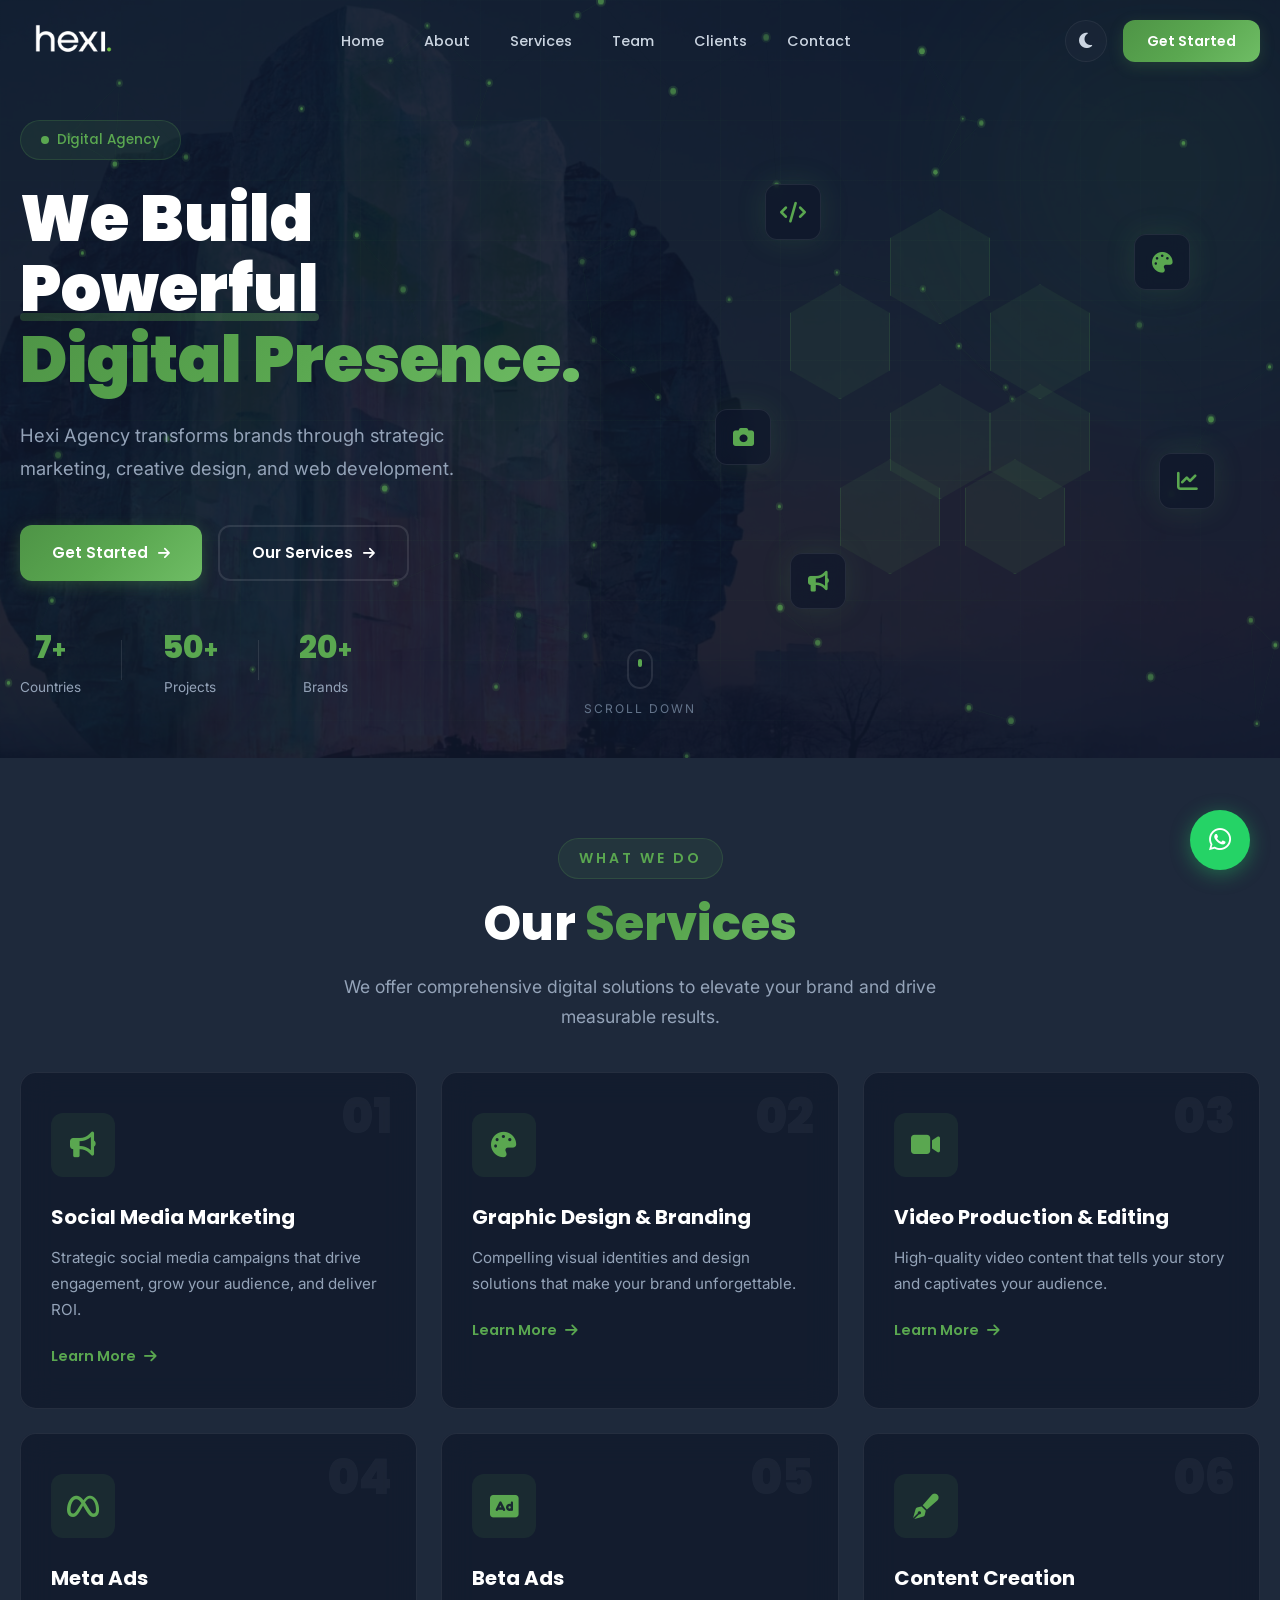
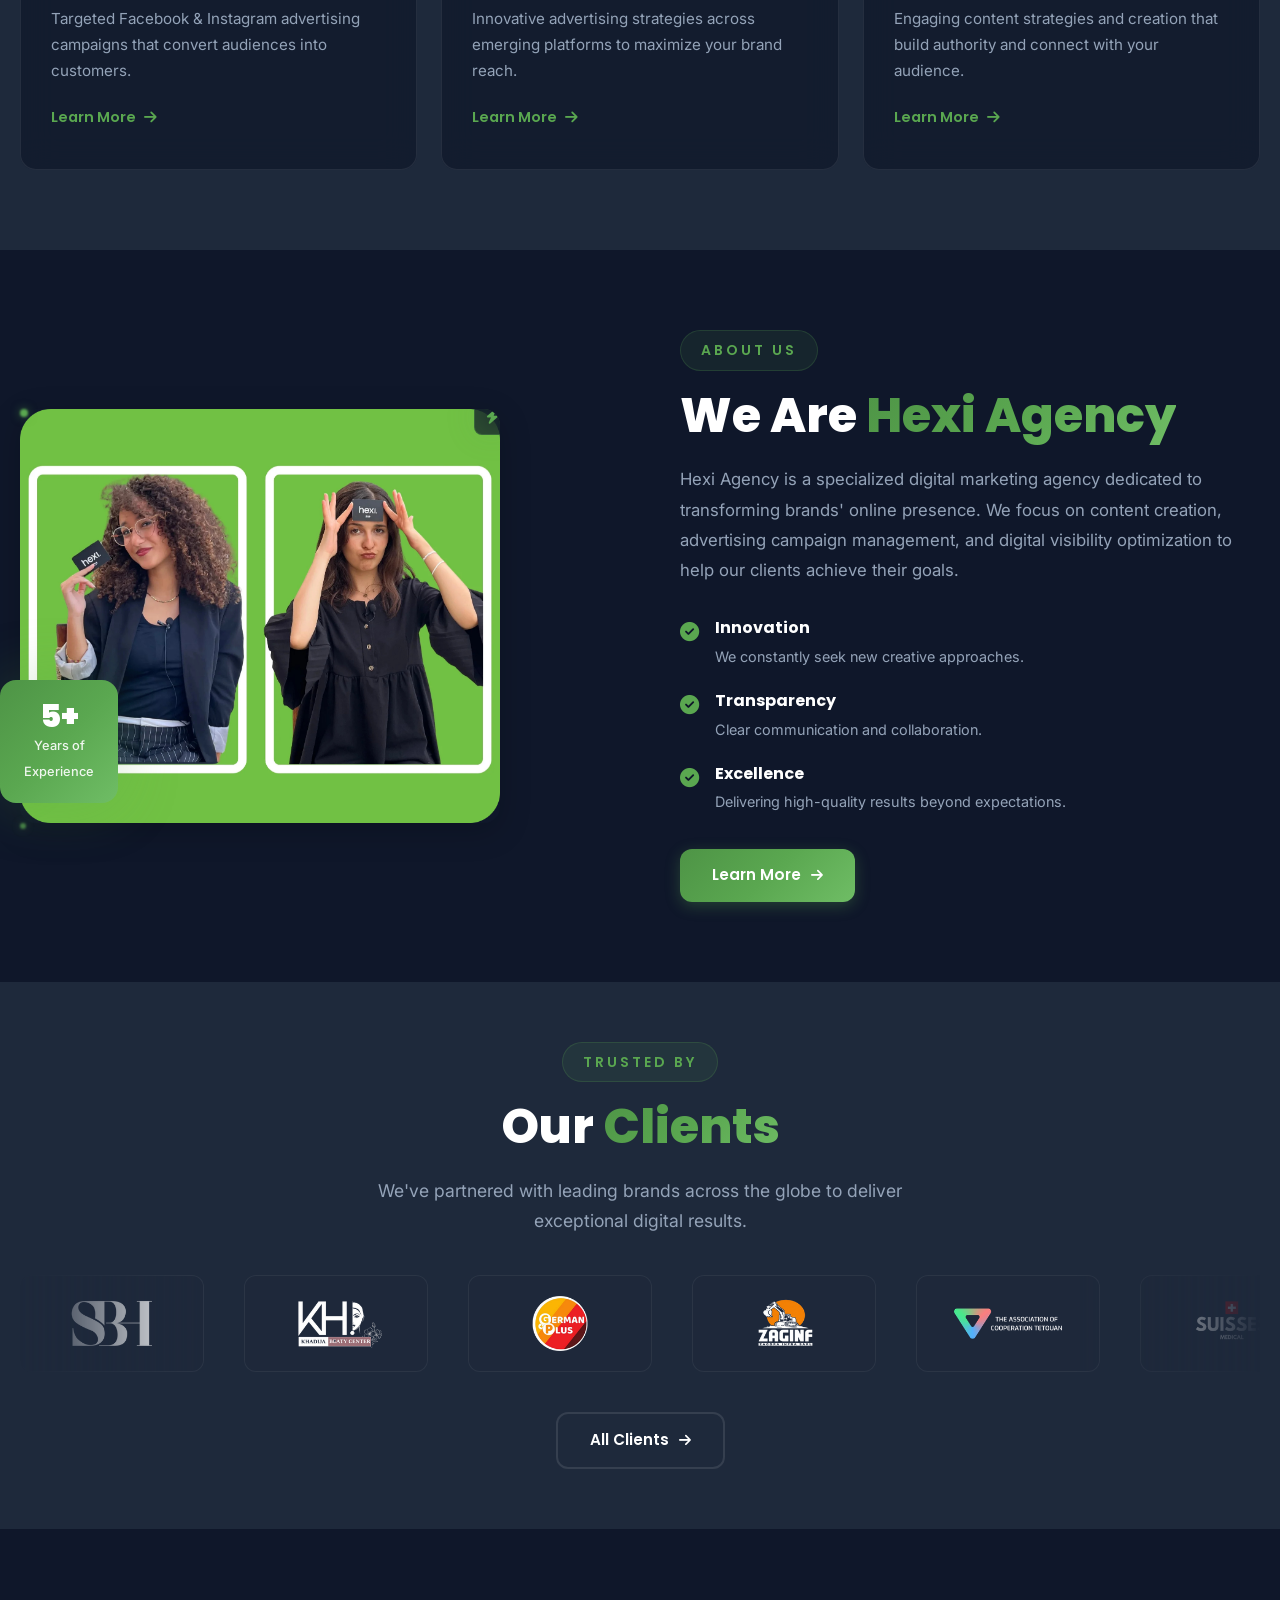
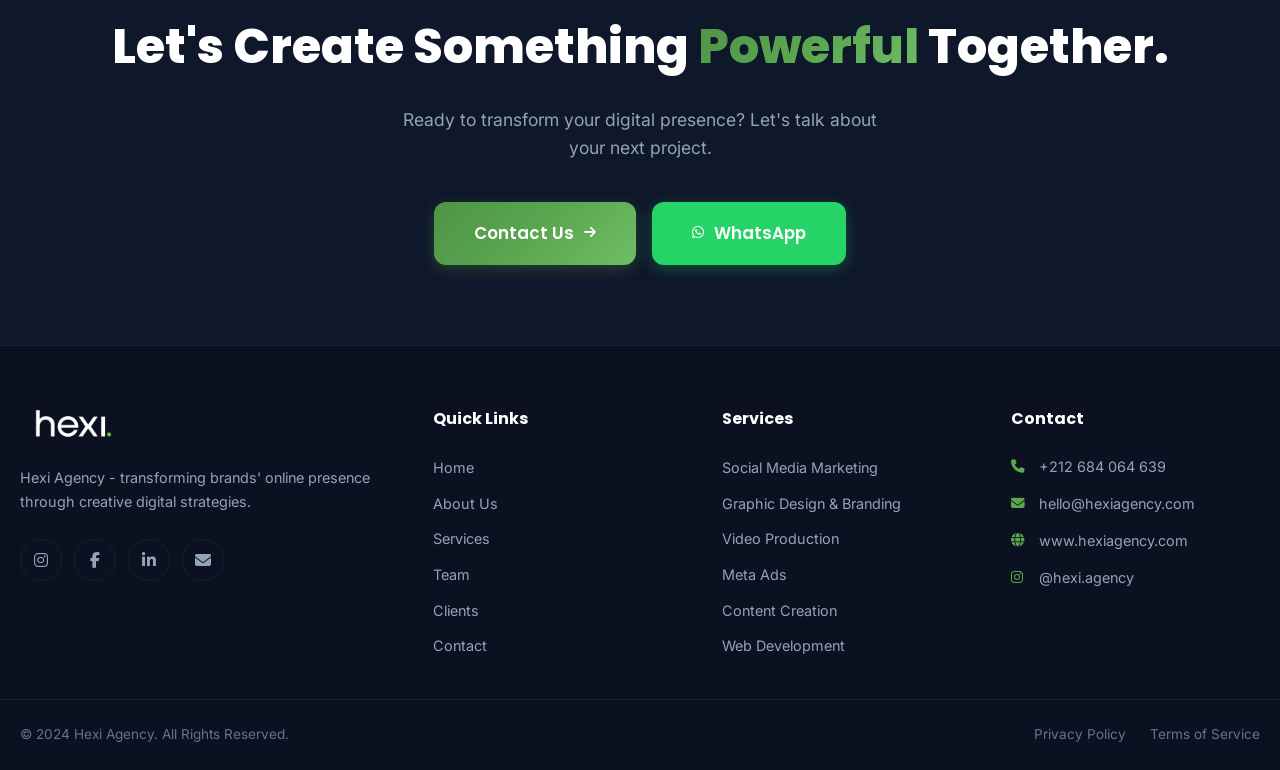
==== commit e973c798: "updated linkedin link" ====
--- a/index.html
+++ b/index.html
@@ -55,7 +55,7 @@
             <li><a href="#" class="mobile-nav-link" data-page="clients">Clients</a></li>
             <li><a href="#" class="mobile-nav-link" data-page="contact">Contact</a></li>
         </ul>
-        <div class="mobile-menu-footer"><div class="mobile-social-links"><a href="https://instagram.com/hexi.agency" target="_blank"><i class="fab fa-instagram"></i></a><a href="https://facebook.com/hexiagency" target="_blank"><i class="fab fa-facebook-f"></i></a><a href="#"><i class="fab fa-linkedin-in"></i></a><a href="mailto:hello@hexiagency.com"><i class="fas fa-envelope"></i></a></div><p class="mobile-menu-email">hello@hexiagency.com</p></div>
+        <div class="mobile-menu-footer"><div class="mobile-social-links"><a href="https://instagram.com/hexi.agency" target="_blank"><i class="fab fa-instagram"></i></a><a href="https://facebook.com/hexiagency" target="_blank"><i class="fab fa-facebook-f"></i></a><a href="https://www.linkedin.com/company/hexi-agency/?viewAsMember=true" target="_blank"><i class="fab fa-linkedin-in"></i></a><a href="mailto:hello@hexiagency.com"><i class="fas fa-envelope"></i></a></div><p class="mobile-menu-email">hello@hexiagency.com</p></div>
     </div></div>
 
     <main id="mainContent">
@@ -103,7 +103,6 @@
                 <div class="about-preview-content reveal-right"><span class="section-tag">About Us</span><h2 class="section-title">We Are <span class="text-gradient">Hexi Agency</span></h2><p class="about-preview-text">Hexi Agency is a specialized digital marketing agency dedicated to transforming brands' online presence. We focus on content creation, advertising campaign management, and digital visibility optimization to help our clients achieve their goals.</p><div class="about-features"><div class="about-feature"><div class="about-feature-icon"><i class="fas fa-check-circle"></i></div><div class="about-feature-text"><h4>Innovation</h4><p>We constantly seek new creative approaches.</p></div></div><div class="about-feature"><div class="about-feature-icon"><i class="fas fa-check-circle"></i></div><div class="about-feature-text"><h4>Transparency</h4><p>Clear communication and collaboration.</p></div></div><div class="about-feature"><div class="about-feature-icon"><i class="fas fa-check-circle"></i></div><div class="about-feature-text"><h4>Excellence</h4><p>Delivering high-quality results beyond expectations.</p></div></div></div><a href="#" class="btn btn-primary" data-page="about"><span>Learn More</span><i class="fas fa-arrow-right"></i></a></div>
             </div></div></section>
 
-            <!-- CLIENTS with "All Clients" button -->
             <section class="section clients-section"><div class="container">
                 <div class="section-header text-center"><span class="section-tag reveal-up">Trusted By</span><h2 class="section-title reveal-up">Our <span class="text-gradient">Clients</span></h2><p class="section-description reveal-up">We've partnered with leading brands across the globe to deliver exceptional digital results.</p></div>
                 <div class="clients-marquee reveal-up"><div class="clients-track">
@@ -124,13 +123,14 @@
 
             <section class="section cta-section"><div class="cta-bg-effects"><div class="cta-orb cta-orb-1"></div><div class="cta-orb cta-orb-2"></div></div><div class="container"><div class="cta-content text-center"><h2 class="cta-title reveal-up">Let's Create Something <span class="text-gradient">Powerful</span> Together.</h2><p class="cta-description reveal-up">Ready to transform your digital presence? Let's talk about your next project.</p><div class="cta-buttons reveal-up"><a href="#" class="btn btn-primary btn-lg" data-page="contact"><span>Contact Us</span><i class="fas fa-arrow-right"></i></a><a href="https://wa.me/212684064639" target="_blank" class="btn btn-whatsapp btn-lg"><i class="fab fa-whatsapp"></i><span>WhatsApp</span></a></div></div></div></section>
         </div>
-                <!-- ===== ABOUT ===== -->
+
+        <!-- ===== ABOUT ===== -->
         <div class="page-section" id="page-about">
             <section class="page-hero"><div class="page-hero-bg"><div class="hero-gradient-orb hero-orb-1"></div><div class="hero-gradient-orb hero-orb-2"></div></div><div class="container"><div class="page-hero-content text-center"><span class="page-hero-tag reveal-up">About Us</span><h1 class="page-hero-title reveal-up">Who We <span class="text-gradient">Are</span></h1><p class="page-hero-subtitle reveal-up">Discover the passion behind Hexi Agency.</p><div class="page-breadcrumb reveal-up"><a href="#" data-page="home">Home</a><span class="breadcrumb-separator">/</span><span>About</span></div></div></div></section>
             <section class="section about-main-section"><div class="container"><div class="about-main-wrapper"><div class="about-main-visual reveal-left"><div class="about-main-image-wrapper"><div class="about-main-img-placeholder" style="padding:0;overflow:hidden;"><img src="assets/images/about-main.jpg" alt="Hexi Agency" style="width:100%;height:100%;object-fit:cover;border-radius:var(--radius-xl);display:block;" loading="lazy"></div><div class="about-floating-badge"><i class="fas fa-award"></i><span>Certified Agency</span></div></div></div><div class="about-main-content reveal-right"><span class="section-tag">Our Story</span><h2 class="section-title">Building Digital <span class="text-gradient">Excellence</span></h2><p class="about-text-main">Hexi Agency is a specialized digital marketing agency dedicated to transforming brands' online presence. We focus on content creation, advertising campaign management, and digital visibility optimization.</p><p class="about-text-secondary">Founded with a vision to bridge the gap between brands and their digital potential, we've grown into a multi-national team serving clients across 7+ countries.</p><div class="about-highlight-box glass-card"><div class="about-highlight-icon"><i class="fas fa-quote-left"></i></div><p>"Our mission is to empower brands with the digital tools and strategies they need to thrive in today's connected world."</p></div></div></div></div></section>
             <section class="section values-section"><div class="container"><div class="section-header text-center"><span class="section-tag reveal-up">Our Core</span><h2 class="section-title reveal-up">Our <span class="text-gradient">Values</span></h2></div><div class="values-grid"><div class="value-card glass-card reveal-up" data-delay="0"><div class="value-icon"><i class="fas fa-lightbulb"></i></div><h3>Innovation</h3><p>We constantly seek new creative approaches.</p><div class="value-line"></div></div><div class="value-card glass-card reveal-up" data-delay="150"><div class="value-icon"><i class="fas fa-handshake"></i></div><h3>Transparency</h3><p>Clear communication at every step.</p><div class="value-line"></div></div><div class="value-card glass-card reveal-up" data-delay="300"><div class="value-icon"><i class="fas fa-trophy"></i></div><h3>Excellence</h3><p>Delivering results that exceed expectations.</p><div class="value-line"></div></div></div></div></section>
             <section class="section stats-section"><div class="stats-bg-effects"><div class="stats-orb stats-orb-1"></div><div class="stats-orb stats-orb-2"></div></div><div class="container"><div class="stats-grid"><div class="stat-card reveal-up" data-delay="0"><div class="stat-icon"><i class="fas fa-globe-americas"></i></div><div class="stat-number"><span class="counter" data-count="7">0</span><span class="stat-plus">+</span></div><p class="stat-label">Countries</p><div class="stat-bar"><div class="stat-bar-fill" data-width="70"></div></div></div><div class="stat-card reveal-up" data-delay="150"><div class="stat-icon"><i class="fas fa-project-diagram"></i></div><div class="stat-number"><span class="counter" data-count="50">0</span><span class="stat-plus">+</span></div><p class="stat-label">Projects</p><div class="stat-bar"><div class="stat-bar-fill" data-width="85"></div></div></div><div class="stat-card reveal-up" data-delay="300"><div class="stat-icon"><i class="fas fa-building"></i></div><div class="stat-number"><span class="counter" data-count="20">0</span><span class="stat-plus">+</span></div><p class="stat-label">Brands</p><div class="stat-bar"><div class="stat-bar-fill" data-width="75"></div></div></div><div class="stat-card reveal-up" data-delay="450"><div class="stat-icon"><i class="fas fa-users"></i></div><div class="stat-number"><span class="counter" data-count="24">0</span><span class="stat-plus">+</span></div><p class="stat-label">Team Members</p><div class="stat-bar"><div class="stat-bar-fill" data-width="80"></div></div></div></div></div></section>
-            <section class="section process-section"><div class="container"><div class="section-header text-center"><span class="section-tag reveal-up">How We Work</span><h2 class="section-title reveal-up">Our <span class="text-gradient">Process</span></h2><p class="section-description reveal-up">A streamlined approach to exceptional results.</p></div><div class="process-timeline"><div class="process-line"></div><div class="process-step reveal-up" data-delay="0"><div class="process-step-number">01</div><div class="process-step-content glass-card"><div class="process-icon"><i class="fas fa-search"></i></div><h3>Discovery</h3><p>Learn about your brand and goals.</p></div></div><div class="process-step reveal-up" data-delay="150"><div class="process-step-number">02</div><div class="process-step-content glass-card"><div class="process-icon"><i class="fas fa-pencil-ruler"></i></div><h3>Strategy</h3><p>Craft a comprehensive plan.</p></div></div><div class="process-step reveal-up" data-delay="300"><div class="process-step-number">03</div><div class="process-step-content glass-card"><div class="process-icon"><i class="fas fa-cogs"></i></div><h3>Development</h3><p>Bring strategy to life.</p></div></div><div class="process-step reveal-up" data-delay="450"><div class="process-step-number">04</div><div class="process-step-content glass-card"><div class="process-icon"><i class="fas fa-rocket"></i></div><h3>Launch</h3><p>Launch and continuously optimize.</p></div></div></div></div></section>
+            <section class="section process-section"><div class="container"><div class="section-header text-center"><span class="section-tag reveal-up">How We Work</span><h2 class="section-title reveal-up">Our <span class="text-gradient">Process</span></h2><p class="section-description reveal-up">A streamlined approach to exceptional results.</p></div><div class="process-timeline"><div class="process-line"></div><div class="process-step reveal-up" data-delay="0"><div class="process-step-number">01</div><div class="process-step-content glass-card"><div class="process-icon"><i class="fas fa-search"></i></div><h3>Discovery</h3><p>Learn about your brand and goals.</p></div></div><div class="process-step reveal-up" data-delay="150"><div class="process-step-number">02</div><div class="process-step-content glass-card"><div class="process-icon"><i class="fas fa-pencil-ruler"></i></div><h3>Strategy</h3><p>Craft a comprehensive plan.</p></div></div><div class="process-step reveal-up" data-delay="300"><div class="process-step-number">03</div><div class="process-step-content glass-card"><div class="process-icon"><i class="fas fa-cogs"></i></div><h3>Development</h3><p>Bring strategy to life.</p></div></div><div class="process-step reveal-up" data-delay="450"><div class="process-step-content glass-card"><div class="process-step-number">04</div><div class="process-icon"><i class="fas fa-rocket"></i></div><h3>Launch</h3><p>Launch and continuously optimize.</p></div></div></div></div></section>
             <section class="section cta-section"><div class="cta-bg-effects"><div class="cta-orb cta-orb-1"></div><div class="cta-orb cta-orb-2"></div></div><div class="container"><div class="cta-content text-center"><h2 class="cta-title reveal-up">Ready to <span class="text-gradient">Grow?</span></h2><p class="cta-description reveal-up">Let's transform your digital presence.</p><div class="cta-buttons reveal-up"><a href="#" class="btn btn-primary btn-lg" data-page="contact"><span>Start a Project</span><i class="fas fa-arrow-right"></i></a></div></div></div></section>
         </div>
 
@@ -196,13 +196,13 @@
                     <button type="submit" class="btn btn-primary btn-submit" id="submitBtn"><span class="btn-text">Send Message</span><span class="btn-loading"><i class="fas fa-spinner fa-spin"></i> Sending...</span><i class="fas fa-paper-plane btn-icon"></i></button>
                     <div class="form-success-message" id="formSuccess"><i class="fas fa-check-circle"></i><p>Message sent successfully! We'll get back to you soon.</p></div>
                 </form></div></div>
-                <div class="contact-info-wrapper reveal-right"><div class="contact-info-card glass-card"><h3 class="contact-info-title">Contact Information</h3><p class="contact-info-subtitle">Reach out through any of these channels. We're here to help!</p><div class="contact-info-list"><div class="contact-info-item"><div class="contact-info-icon"><i class="fas fa-phone"></i></div><div class="contact-info-text"><span class="contact-info-label">Phone</span><a href="tel:+212684064639" class="contact-info-value">+212 684 064 639</a></div></div><div class="contact-info-item"><div class="contact-info-icon"><i class="fas fa-envelope"></i></div><div class="contact-info-text"><span class="contact-info-label">Email</span><a href="mailto:hello@hexiagency.com" class="contact-info-value">hello@hexiagency.com</a></div></div><div class="contact-info-item"><div class="contact-info-icon"><i class="fas fa-globe"></i></div><div class="contact-info-text"><span class="contact-info-label">Website</span><a href="https://www.hexiagency.com" target="_blank" class="contact-info-value">www.hexiagency.com</a></div></div><div class="contact-info-item"><div class="contact-info-icon"><i class="fab fa-instagram"></i></div><div class="contact-info-text"><span class="contact-info-label">Instagram</span><a href="https://instagram.com/hexi.agency" target="_blank" class="contact-info-value">@hexi.agency</a></div></div></div><div class="contact-quick-actions"><a href="https://wa.me/212684064639" target="_blank" class="quick-action-btn whatsapp-btn"><i class="fab fa-whatsapp"></i><span>Chat on WhatsApp</span></a><a href="mailto:hello@hexiagency.com" class="quick-action-btn email-btn"><i class="fas fa-envelope"></i><span>Send Email</span></a></div><div class="contact-social-section"><h4>Follow Us</h4><div class="contact-social-links"><a href="https://instagram.com/hexi.agency" target="_blank" class="contact-social-link"><i class="fab fa-instagram"></i></a><a href="https://facebook.com/hexiagency" target="_blank" class="contact-social-link"><i class="fab fa-facebook-f"></i></a><a href="#" class="contact-social-link"><i class="fab fa-linkedin-in"></i></a><a href="mailto:hello@hexiagency.com" class="contact-social-link"><i class="fas fa-envelope"></i></a></div></div></div></div>
+                <div class="contact-info-wrapper reveal-right"><div class="contact-info-card glass-card"><h3 class="contact-info-title">Contact Information</h3><p class="contact-info-subtitle">Reach out through any of these channels. We're here to help!</p><div class="contact-info-list"><div class="contact-info-item"><div class="contact-info-icon"><i class="fas fa-phone"></i></div><div class="contact-info-text"><span class="contact-info-label">Phone</span><a href="tel:+212684064639" class="contact-info-value">+212 684 064 639</a></div></div><div class="contact-info-item"><div class="contact-info-icon"><i class="fas fa-envelope"></i></div><div class="contact-info-text"><span class="contact-info-label">Email</span><a href="mailto:hello@hexiagency.com" class="contact-info-value">hello@hexiagency.com</a></div></div><div class="contact-info-item"><div class="contact-info-icon"><i class="fas fa-globe"></i></div><div class="contact-info-text"><span class="contact-info-label">Website</span><a href="https://www.hexiagency.com" target="_blank" class="contact-info-value">www.hexiagency.com</a></div></div><div class="contact-info-item"><div class="contact-info-icon"><i class="fab fa-instagram"></i></div><div class="contact-info-text"><span class="contact-info-label">Instagram</span><a href="https://instagram.com/hexi.agency" target="_blank" class="contact-info-value">@hexi.agency</a></div></div></div><div class="contact-quick-actions"><a href="https://wa.me/212684064639" target="_blank" class="quick-action-btn whatsapp-btn"><i class="fab fa-whatsapp"></i><span>Chat on WhatsApp</span></a><a href="mailto:hello@hexiagency.com" class="quick-action-btn email-btn"><i class="fas fa-envelope"></i><span>Send Email</span></a></div><div class="contact-social-section"><h4>Follow Us</h4><div class="contact-social-links"><a href="https://instagram.com/hexi.agency" target="_blank" class="contact-social-link"><i class="fab fa-instagram"></i></a><a href="https://facebook.com/hexiagency" target="_blank" class="contact-social-link"><i class="fab fa-facebook-f"></i></a><a href="https://www.linkedin.com/company/hexi-agency/?viewAsMember=true" target="_blank" class="contact-social-link"><i class="fab fa-linkedin-in"></i></a><a href="mailto:hello@hexiagency.com" class="contact-social-link"><i class="fas fa-envelope"></i></a></div></div></div></div>
             </div></div></section>
         </div>
 
     </main>
 
-    <footer class="footer"><div class="footer-top"><div class="container"><div class="footer-grid"><div class="footer-col footer-about"><a href="#" class="footer-logo" data-page="home"><img src="assets/images/hexi-logo.png" alt="Hexi Agency" class="footer-logo-img theme-logo" data-dark="assets/images/hexi-logo.png" data-light="assets/images/hexi-logo-white.png"></a><p class="footer-about-text">Hexi Agency - transforming brands' online presence through creative digital strategies.</p><div class="footer-social"><a href="https://instagram.com/hexi.agency" target="_blank" class="footer-social-link"><i class="fab fa-instagram"></i></a><a href="https://facebook.com/hexiagency" target="_blank" class="footer-social-link"><i class="fab fa-facebook-f"></i></a><a href="#" class="footer-social-link"><i class="fab fa-linkedin-in"></i></a><a href="mailto:hello@hexiagency.com" class="footer-social-link"><i class="fas fa-envelope"></i></a></div></div><div class="footer-col"><h4 class="footer-heading">Quick Links</h4><ul class="footer-links"><li><a href="#" data-page="home">Home</a></li><li><a href="#" data-page="about">About Us</a></li><li><a href="#" data-page="services">Services</a></li><li><a href="#" data-page="team">Team</a></li><li><a href="#" data-page="clients">Clients</a></li><li><a href="#" data-page="contact">Contact</a></li></ul></div><div class="footer-col"><h4 class="footer-heading">Services</h4><ul class="footer-links"><li><a href="#" data-page="services">Social Media Marketing</a></li><li><a href="#" data-page="services">Graphic Design & Branding</a></li><li><a href="#" data-page="services">Video Production</a></li><li><a href="#" data-page="services">Meta Ads</a></li><li><a href="#" data-page="services">Content Creation</a></li><li><a href="#" data-page="services">Web Development</a></li></ul></div><div class="footer-col"><h4 class="footer-heading">Contact</h4><ul class="footer-contact-list"><li><i class="fas fa-phone"></i><a href="tel:+212684064639">+212 684 064 639</a></li><li><i class="fas fa-envelope"></i><a href="mailto:hello@hexiagency.com">hello@hexiagency.com</a></li><li><i class="fas fa-globe"></i><a href="https://www.hexiagency.com" target="_blank">www.hexiagency.com</a></li><li><i class="fab fa-instagram"></i><a href="https://instagram.com/hexi.agency" target="_blank">@hexi.agency</a></li></ul></div></div></div></div><div class="footer-bottom"><div class="container"><div class="footer-bottom-content"><p>&copy; 2024 Hexi Agency. All Rights Reserved.</p><div class="footer-bottom-links"><a href="#">Privacy Policy</a><a href="#">Terms of Service</a></div></div></div></div></footer>
+    <footer class="footer"><div class="footer-top"><div class="container"><div class="footer-grid"><div class="footer-col footer-about"><a href="#" class="footer-logo" data-page="home"><img src="assets/images/hexi-logo.png" alt="Hexi Agency" class="footer-logo-img theme-logo" data-dark="assets/images/hexi-logo.png" data-light="assets/images/hexi-logo-white.png"></a><p class="footer-about-text">Hexi Agency - transforming brands' online presence through creative digital strategies.</p><div class="footer-social"><a href="https://instagram.com/hexi.agency" target="_blank" class="footer-social-link"><i class="fab fa-instagram"></i></a><a href="https://facebook.com/hexiagency" target="_blank" class="footer-social-link"><i class="fab fa-facebook-f"></i></a><a href="https://www.linkedin.com/company/hexi-agency/?viewAsMember=true" target="_blank" class="footer-social-link"><i class="fab fa-linkedin-in"></i></a><a href="mailto:hello@hexiagency.com" class="footer-social-link"><i class="fas fa-envelope"></i></a></div></div><div class="footer-col"><h4 class="footer-heading">Quick Links</h4><ul class="footer-links"><li><a href="#" data-page="home">Home</a></li><li><a href="#" data-page="about">About Us</a></li><li><a href="#" data-page="services">Services</a></li><li><a href="#" data-page="team">Team</a></li><li><a href="#" data-page="clients">Clients</a></li><li><a href="#" data-page="contact">Contact</a></li></ul></div><div class="footer-col"><h4 class="footer-heading">Services</h4><ul class="footer-links"><li><a href="#" data-page="services">Social Media Marketing</a></li><li><a href="#" data-page="services">Graphic Design & Branding</a></li><li><a href="#" data-page="services">Video Production</a></li><li><a href="#" data-page="services">Meta Ads</a></li><li><a href="#" data-page="services">Content Creation</a></li><li><a href="#" data-page="services">Web Development</a></li></ul></div><div class="footer-col"><h4 class="footer-heading">Contact</h4><ul class="footer-contact-list"><li><i class="fas fa-phone"></i><a href="tel:+212684064639">+212 684 064 639</a></li><li><i class="fas fa-envelope"></i><a href="mailto:hello@hexiagency.com">hello@hexiagency.com</a></li><li><i class="fas fa-globe"></i><a href="https://www.hexiagency.com" target="_blank">www.hexiagency.com</a></li><li><i class="fab fa-instagram"></i><a href="https://instagram.com/hexi.agency" target="_blank">@hexi.agency</a></li></ul></div></div></div></div><div class="footer-bottom"><div class="container"><div class="footer-bottom-content"><p>&copy; 2024 Hexi Agency. All Rights Reserved.</p><div class="footer-bottom-links"><a href="#">Privacy Policy</a><a href="#">Terms of Service</a></div></div></div></div></footer>
 
     <a href="https://wa.me/212684064639" target="_blank" class="whatsapp-float"><i class="fab fa-whatsapp"></i><span class="whatsapp-tooltip">Chat with us</span></a>
     <button id="backToTop" class="back-to-top"><i class="fas fa-arrow-up"></i></button>
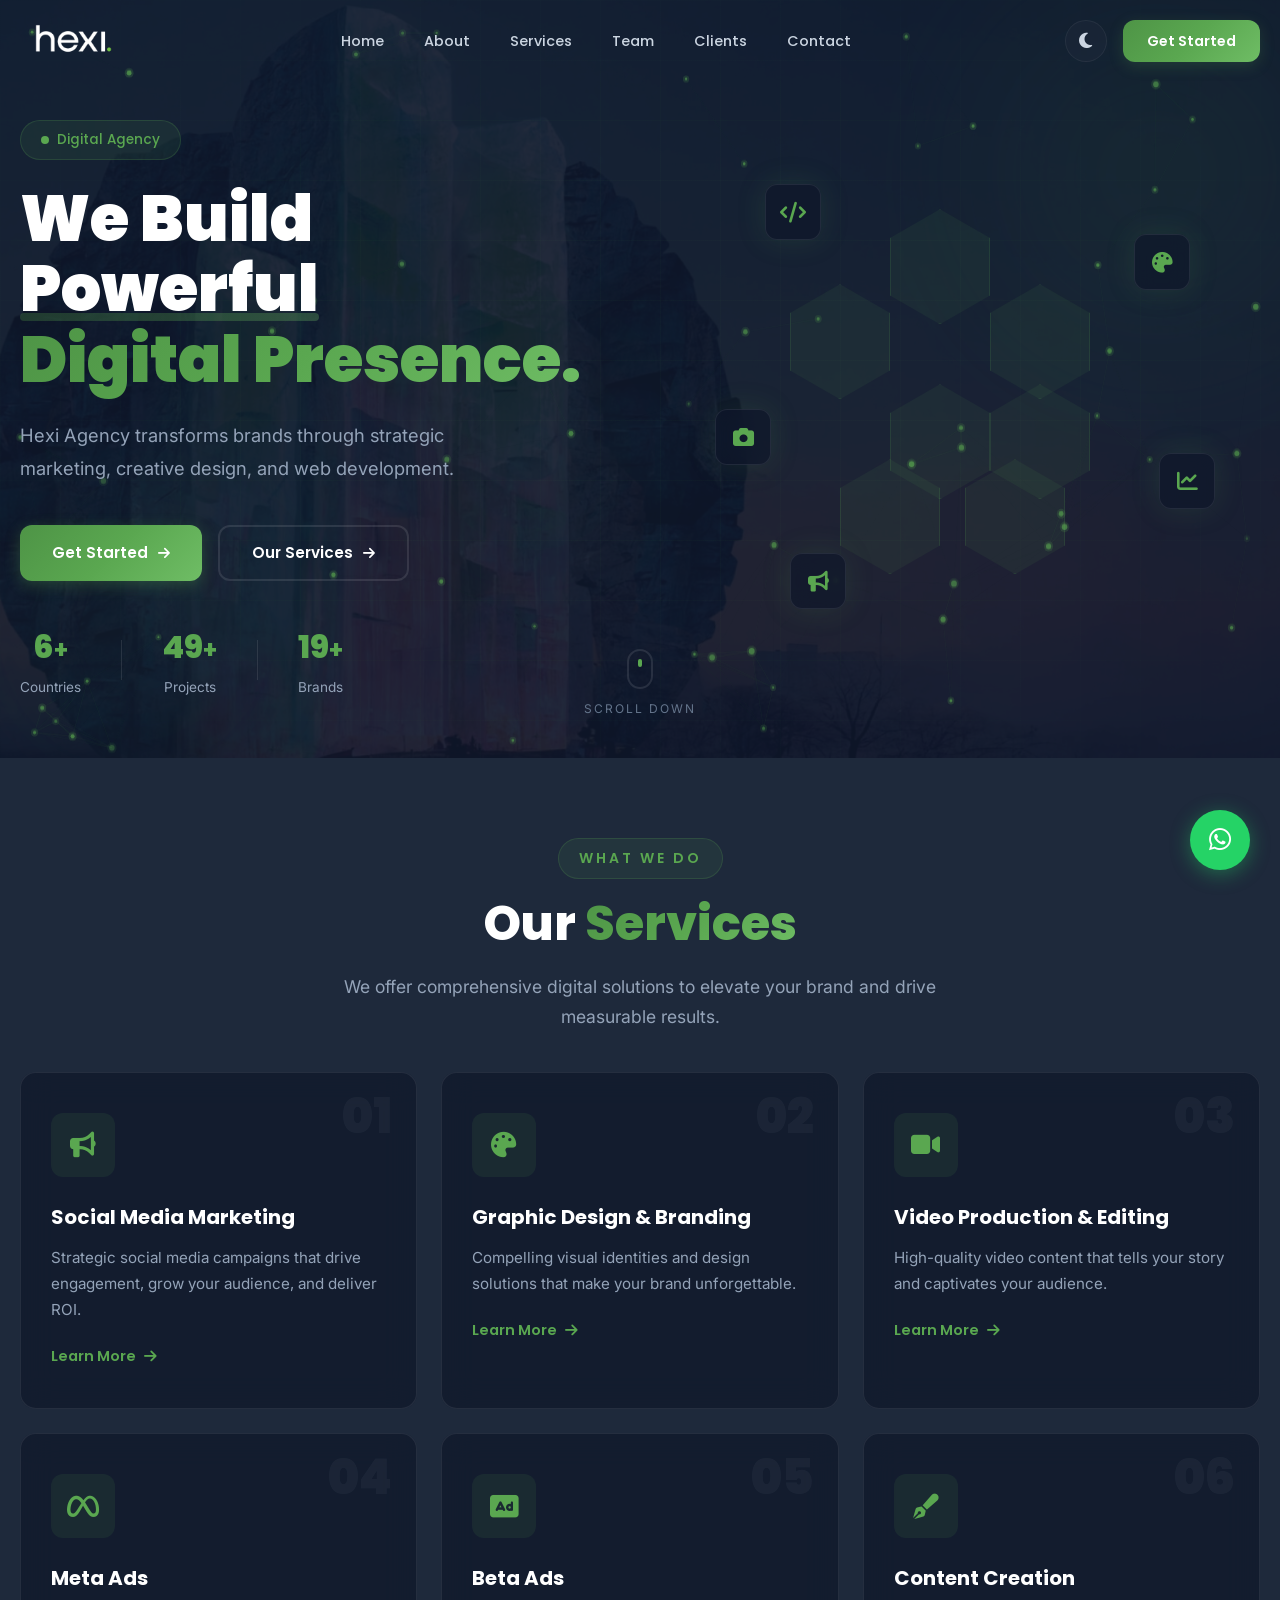
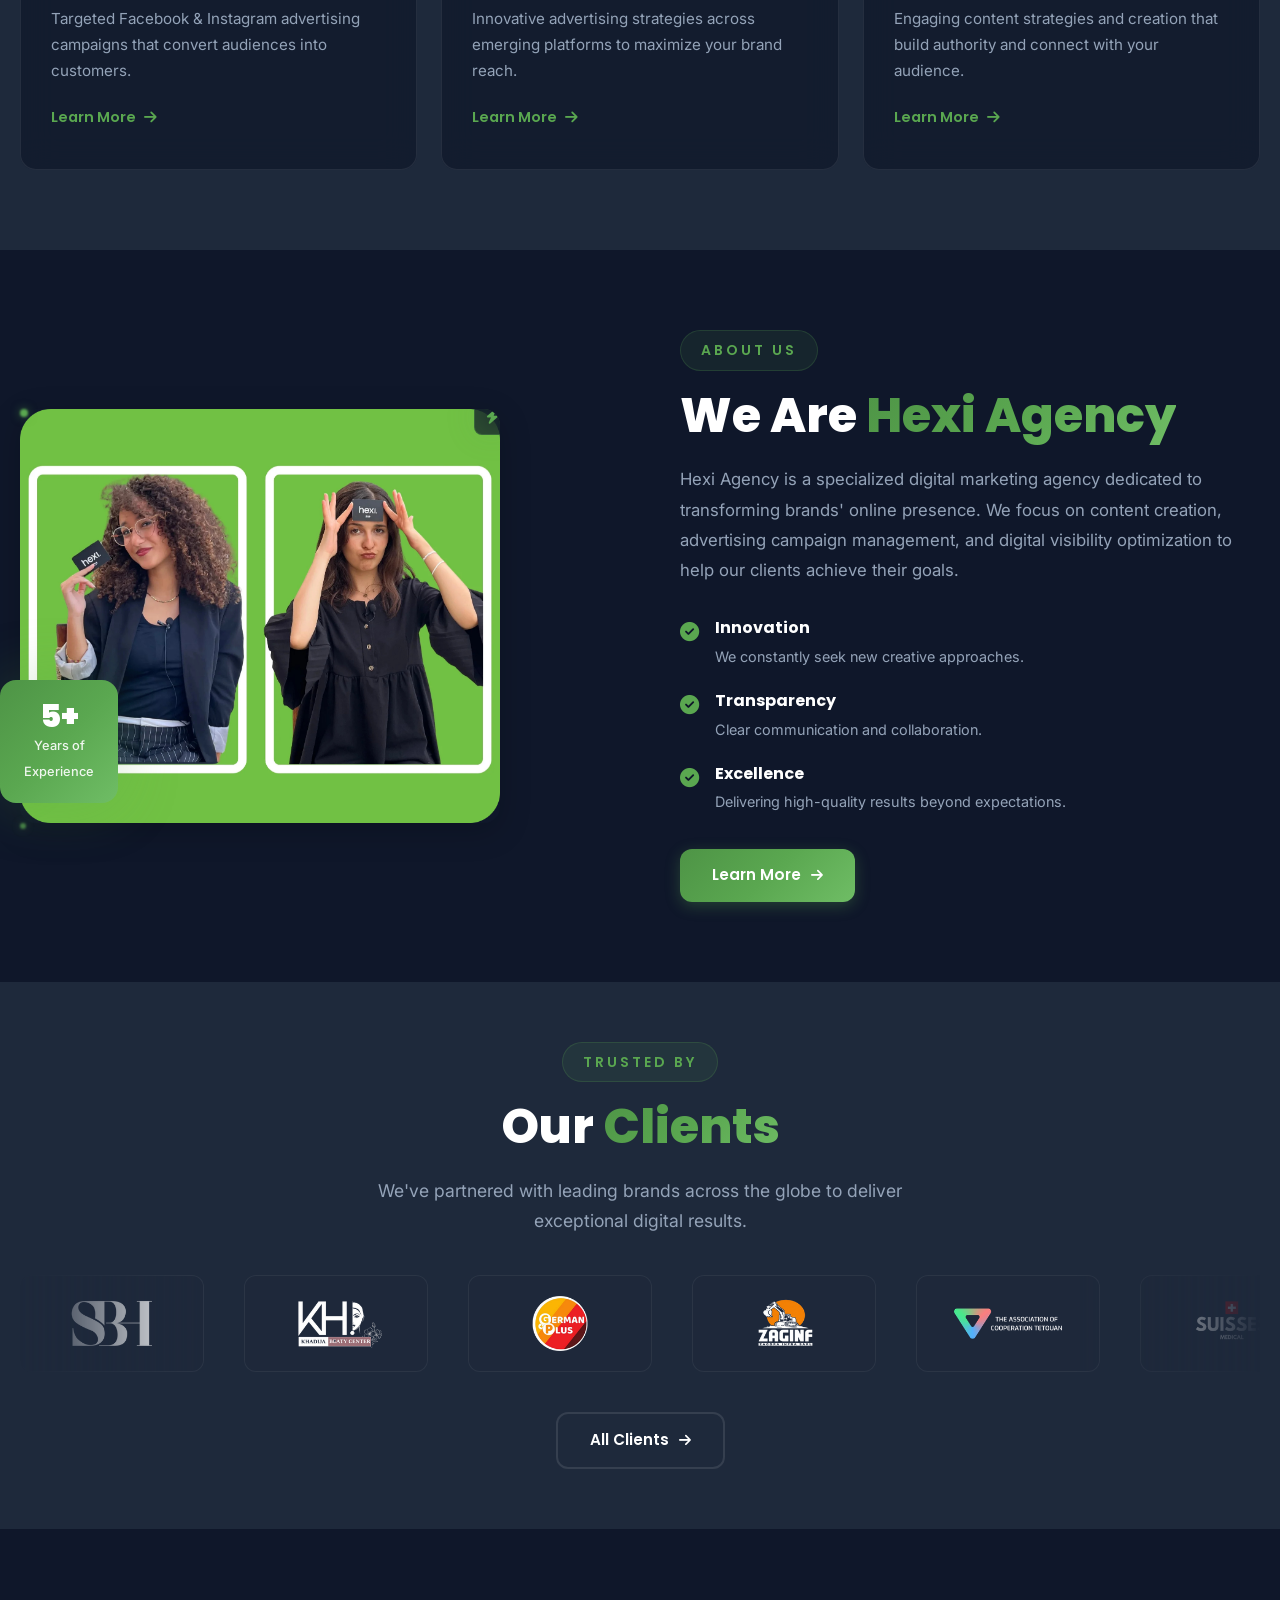
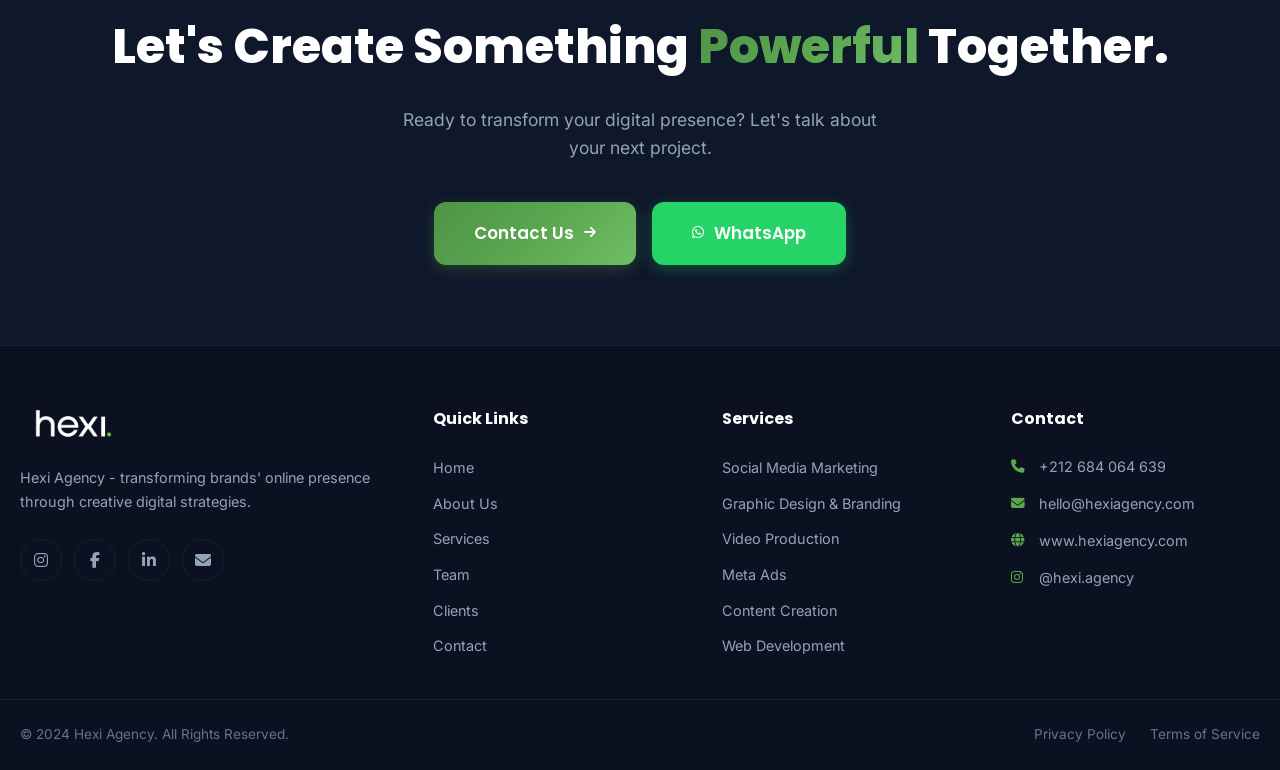
==== commit eb538eaa: "updated linkedin link" ====
--- a/index.html
+++ b/index.html
@@ -55,7 +55,7 @@
             <li><a href="#" class="mobile-nav-link" data-page="clients">Clients</a></li>
             <li><a href="#" class="mobile-nav-link" data-page="contact">Contact</a></li>
         </ul>
-        <div class="mobile-menu-footer"><div class="mobile-social-links"><a href="https://instagram.com/hexi.agency" target="_blank"><i class="fab fa-instagram"></i></a><a href="https://facebook.com/hexiagency" target="_blank"><i class="fab fa-facebook-f"></i></a><a href="https://www.linkedin.com/company/hexi-agency/?viewAsMember=true" target="_blank"><i class="fab fa-linkedin-in"></i></a><a href="mailto:hello@hexiagency.com"><i class="fas fa-envelope"></i></a></div><p class="mobile-menu-email">hello@hexiagency.com</p></div>
+        <div class="mobile-menu-footer"><div class="mobile-social-links"><a href="https://instagram.com/hexi.agency" target="_blank"><i class="fab fa-instagram"></i></a><a href="https://web.facebook.com/profile.php?id=61565122736725" target="_blank"><i class="fab fa-facebook-f"></i></a><a href="https://www.linkedin.com/company/hexi-agency/?viewAsMember=true" target="_blank"><i class="fab fa-linkedin-in"></i></a><a href="mailto:hello@hexiagency.com"><i class="fas fa-envelope"></i></a></div><p class="mobile-menu-email">hello@hexiagency.com</p></div>
     </div></div>
 
     <main id="mainContent">
@@ -130,11 +130,10 @@
             <section class="section about-main-section"><div class="container"><div class="about-main-wrapper"><div class="about-main-visual reveal-left"><div class="about-main-image-wrapper"><div class="about-main-img-placeholder" style="padding:0;overflow:hidden;"><img src="assets/images/about-main.jpg" alt="Hexi Agency" style="width:100%;height:100%;object-fit:cover;border-radius:var(--radius-xl);display:block;" loading="lazy"></div><div class="about-floating-badge"><i class="fas fa-award"></i><span>Certified Agency</span></div></div></div><div class="about-main-content reveal-right"><span class="section-tag">Our Story</span><h2 class="section-title">Building Digital <span class="text-gradient">Excellence</span></h2><p class="about-text-main">Hexi Agency is a specialized digital marketing agency dedicated to transforming brands' online presence. We focus on content creation, advertising campaign management, and digital visibility optimization.</p><p class="about-text-secondary">Founded with a vision to bridge the gap between brands and their digital potential, we've grown into a multi-national team serving clients across 7+ countries.</p><div class="about-highlight-box glass-card"><div class="about-highlight-icon"><i class="fas fa-quote-left"></i></div><p>"Our mission is to empower brands with the digital tools and strategies they need to thrive in today's connected world."</p></div></div></div></div></section>
             <section class="section values-section"><div class="container"><div class="section-header text-center"><span class="section-tag reveal-up">Our Core</span><h2 class="section-title reveal-up">Our <span class="text-gradient">Values</span></h2></div><div class="values-grid"><div class="value-card glass-card reveal-up" data-delay="0"><div class="value-icon"><i class="fas fa-lightbulb"></i></div><h3>Innovation</h3><p>We constantly seek new creative approaches.</p><div class="value-line"></div></div><div class="value-card glass-card reveal-up" data-delay="150"><div class="value-icon"><i class="fas fa-handshake"></i></div><h3>Transparency</h3><p>Clear communication at every step.</p><div class="value-line"></div></div><div class="value-card glass-card reveal-up" data-delay="300"><div class="value-icon"><i class="fas fa-trophy"></i></div><h3>Excellence</h3><p>Delivering results that exceed expectations.</p><div class="value-line"></div></div></div></div></section>
             <section class="section stats-section"><div class="stats-bg-effects"><div class="stats-orb stats-orb-1"></div><div class="stats-orb stats-orb-2"></div></div><div class="container"><div class="stats-grid"><div class="stat-card reveal-up" data-delay="0"><div class="stat-icon"><i class="fas fa-globe-americas"></i></div><div class="stat-number"><span class="counter" data-count="7">0</span><span class="stat-plus">+</span></div><p class="stat-label">Countries</p><div class="stat-bar"><div class="stat-bar-fill" data-width="70"></div></div></div><div class="stat-card reveal-up" data-delay="150"><div class="stat-icon"><i class="fas fa-project-diagram"></i></div><div class="stat-number"><span class="counter" data-count="50">0</span><span class="stat-plus">+</span></div><p class="stat-label">Projects</p><div class="stat-bar"><div class="stat-bar-fill" data-width="85"></div></div></div><div class="stat-card reveal-up" data-delay="300"><div class="stat-icon"><i class="fas fa-building"></i></div><div class="stat-number"><span class="counter" data-count="20">0</span><span class="stat-plus">+</span></div><p class="stat-label">Brands</p><div class="stat-bar"><div class="stat-bar-fill" data-width="75"></div></div></div><div class="stat-card reveal-up" data-delay="450"><div class="stat-icon"><i class="fas fa-users"></i></div><div class="stat-number"><span class="counter" data-count="24">0</span><span class="stat-plus">+</span></div><p class="stat-label">Team Members</p><div class="stat-bar"><div class="stat-bar-fill" data-width="80"></div></div></div></div></div></section>
-            <section class="section process-section"><div class="container"><div class="section-header text-center"><span class="section-tag reveal-up">How We Work</span><h2 class="section-title reveal-up">Our <span class="text-gradient">Process</span></h2><p class="section-description reveal-up">A streamlined approach to exceptional results.</p></div><div class="process-timeline"><div class="process-line"></div><div class="process-step reveal-up" data-delay="0"><div class="process-step-number">01</div><div class="process-step-content glass-card"><div class="process-icon"><i class="fas fa-search"></i></div><h3>Discovery</h3><p>Learn about your brand and goals.</p></div></div><div class="process-step reveal-up" data-delay="150"><div class="process-step-number">02</div><div class="process-step-content glass-card"><div class="process-icon"><i class="fas fa-pencil-ruler"></i></div><h3>Strategy</h3><p>Craft a comprehensive plan.</p></div></div><div class="process-step reveal-up" data-delay="300"><div class="process-step-number">03</div><div class="process-step-content glass-card"><div class="process-icon"><i class="fas fa-cogs"></i></div><h3>Development</h3><p>Bring strategy to life.</p></div></div><div class="process-step reveal-up" data-delay="450"><div class="process-step-content glass-card"><div class="process-step-number">04</div><div class="process-icon"><i class="fas fa-rocket"></i></div><h3>Launch</h3><p>Launch and continuously optimize.</p></div></div></div></div></section>
+            <section class="section process-section"><div class="container"><div class="section-header text-center"><span class="section-tag reveal-up">How We Work</span><h2 class="section-title reveal-up">Our <span class="text-gradient">Process</span></h2><p class="section-description reveal-up">A streamlined approach to exceptional results.</p></div><div class="process-timeline"><div class="process-line"></div><div class="process-step reveal-up" data-delay="0"><div class="process-step-number">01</div><div class="process-step-content glass-card"><div class="process-icon"><i class="fas fa-search"></i></div><h3>Discovery</h3><p>Learn about your brand and goals.</p></div></div><div class="process-step reveal-up" data-delay="150"><div class="process-step-number">02</div><div class="process-step-content glass-card"><div class="process-icon"><i class="fas fa-pencil-ruler"></i></div><h3>Strategy</h3><p>Craft a comprehensive plan.</p></div></div><div class="process-step reveal-up" data-delay="300"><div class="process-step-number">03</div><div class="process-step-content glass-card"><div class="process-icon"><i class="fas fa-cogs"></i></div><h3>Development</h3><p>Bring strategy to life.</p></div></div><div class="process-step reveal-up" data-delay="450"><div class="process-step-number">04</div><div class="process-step-content glass-card"><div class="process-icon"><i class="fas fa-rocket"></i></div><h3>Launch</h3><p>Launch and continuously optimize.</p></div></div></div></div></section>
             <section class="section cta-section"><div class="cta-bg-effects"><div class="cta-orb cta-orb-1"></div><div class="cta-orb cta-orb-2"></div></div><div class="container"><div class="cta-content text-center"><h2 class="cta-title reveal-up">Ready to <span class="text-gradient">Grow?</span></h2><p class="cta-description reveal-up">Let's transform your digital presence.</p><div class="cta-buttons reveal-up"><a href="#" class="btn btn-primary btn-lg" data-page="contact"><span>Start a Project</span><i class="fas fa-arrow-right"></i></a></div></div></div></section>
         </div>
-
-        <!-- ===== SERVICES ===== -->
+                <!-- ===== SERVICES ===== -->
         <div class="page-section" id="page-services">
             <section class="page-hero"><div class="page-hero-bg"><div class="hero-gradient-orb hero-orb-1"></div><div class="hero-gradient-orb hero-orb-2"></div></div><div class="container"><div class="page-hero-content text-center"><span class="page-hero-tag reveal-up">Our Expertise</span><h1 class="page-hero-title reveal-up">Our <span class="text-gradient">Services</span></h1><p class="page-hero-subtitle reveal-up">Comprehensive digital solutions.</p><div class="page-breadcrumb reveal-up"><a href="#" data-page="home">Home</a><span class="breadcrumb-separator">/</span><span>Services</span></div></div></div></section>
             <section class="section service-detail-section"><div class="container"><div class="service-detail-wrapper"><div class="service-detail-content reveal-left"><div class="service-detail-icon-wrapper"><div class="service-detail-icon"><i class="fas fa-bullhorn"></i></div><span class="service-number">01</span></div><h2 class="service-detail-title">Social Media Marketing</h2><p class="service-detail-desc">Build a strong presence across all major platforms.</p><ul class="service-features-list"><li><i class="fas fa-check"></i><span>Strategy Creation & Planning</span></li><li><i class="fas fa-check"></i><span>Campaign Management</span></li><li><i class="fas fa-check"></i><span>ROI Optimization</span></li><li><i class="fas fa-check"></i><span>Audience Growth</span></li><li><i class="fas fa-check"></i><span>Community Management</span></li></ul><a href="#" class="btn btn-primary" data-page="contact"><span>Get This Service</span><i class="fas fa-arrow-right"></i></a></div><div class="service-detail-visual reveal-right"><div class="service-visual-card glass-card"><div class="service-visual-inner"><div class="service-visual-icon"><i class="fab fa-instagram"></i></div><div class="service-visual-icon"><i class="fab fa-facebook-f"></i></div><div class="service-visual-icon"><i class="fab fa-tiktok"></i></div><div class="service-visual-icon"><i class="fab fa-linkedin-in"></i></div><div class="service-visual-center"><i class="fas fa-chart-line"></i><span>Growth</span></div></div></div></div></div></div></section>
@@ -196,13 +195,13 @@
                     <button type="submit" class="btn btn-primary btn-submit" id="submitBtn"><span class="btn-text">Send Message</span><span class="btn-loading"><i class="fas fa-spinner fa-spin"></i> Sending...</span><i class="fas fa-paper-plane btn-icon"></i></button>
                     <div class="form-success-message" id="formSuccess"><i class="fas fa-check-circle"></i><p>Message sent successfully! We'll get back to you soon.</p></div>
                 </form></div></div>
-                <div class="contact-info-wrapper reveal-right"><div class="contact-info-card glass-card"><h3 class="contact-info-title">Contact Information</h3><p class="contact-info-subtitle">Reach out through any of these channels. We're here to help!</p><div class="contact-info-list"><div class="contact-info-item"><div class="contact-info-icon"><i class="fas fa-phone"></i></div><div class="contact-info-text"><span class="contact-info-label">Phone</span><a href="tel:+212684064639" class="contact-info-value">+212 684 064 639</a></div></div><div class="contact-info-item"><div class="contact-info-icon"><i class="fas fa-envelope"></i></div><div class="contact-info-text"><span class="contact-info-label">Email</span><a href="mailto:hello@hexiagency.com" class="contact-info-value">hello@hexiagency.com</a></div></div><div class="contact-info-item"><div class="contact-info-icon"><i class="fas fa-globe"></i></div><div class="contact-info-text"><span class="contact-info-label">Website</span><a href="https://www.hexiagency.com" target="_blank" class="contact-info-value">www.hexiagency.com</a></div></div><div class="contact-info-item"><div class="contact-info-icon"><i class="fab fa-instagram"></i></div><div class="contact-info-text"><span class="contact-info-label">Instagram</span><a href="https://instagram.com/hexi.agency" target="_blank" class="contact-info-value">@hexi.agency</a></div></div></div><div class="contact-quick-actions"><a href="https://wa.me/212684064639" target="_blank" class="quick-action-btn whatsapp-btn"><i class="fab fa-whatsapp"></i><span>Chat on WhatsApp</span></a><a href="mailto:hello@hexiagency.com" class="quick-action-btn email-btn"><i class="fas fa-envelope"></i><span>Send Email</span></a></div><div class="contact-social-section"><h4>Follow Us</h4><div class="contact-social-links"><a href="https://instagram.com/hexi.agency" target="_blank" class="contact-social-link"><i class="fab fa-instagram"></i></a><a href="https://facebook.com/hexiagency" target="_blank" class="contact-social-link"><i class="fab fa-facebook-f"></i></a><a href="https://www.linkedin.com/company/hexi-agency/?viewAsMember=true" target="_blank" class="contact-social-link"><i class="fab fa-linkedin-in"></i></a><a href="mailto:hello@hexiagency.com" class="contact-social-link"><i class="fas fa-envelope"></i></a></div></div></div></div>
+                <div class="contact-info-wrapper reveal-right"><div class="contact-info-card glass-card"><h3 class="contact-info-title">Contact Information</h3><p class="contact-info-subtitle">Reach out through any of these channels. We're here to help!</p><div class="contact-info-list"><div class="contact-info-item"><div class="contact-info-icon"><i class="fas fa-phone"></i></div><div class="contact-info-text"><span class="contact-info-label">Phone</span><a href="tel:+212684064639" class="contact-info-value">+212 684 064 639</a></div></div><div class="contact-info-item"><div class="contact-info-icon"><i class="fas fa-envelope"></i></div><div class="contact-info-text"><span class="contact-info-label">Email</span><a href="mailto:hello@hexiagency.com" class="contact-info-value">hello@hexiagency.com</a></div></div><div class="contact-info-item"><div class="contact-info-icon"><i class="fas fa-globe"></i></div><div class="contact-info-text"><span class="contact-info-label">Website</span><a href="https://www.hexiagency.com" target="_blank" class="contact-info-value">www.hexiagency.com</a></div></div><div class="contact-info-item"><div class="contact-info-icon"><i class="fab fa-instagram"></i></div><div class="contact-info-text"><span class="contact-info-label">Instagram</span><a href="https://instagram.com/hexi.agency" target="_blank" class="contact-info-value">@hexi.agency</a></div></div></div><div class="contact-quick-actions"><a href="https://wa.me/212684064639" target="_blank" class="quick-action-btn whatsapp-btn"><i class="fab fa-whatsapp"></i><span>Chat on WhatsApp</span></a><a href="mailto:hello@hexiagency.com" class="quick-action-btn email-btn"><i class="fas fa-envelope"></i><span>Send Email</span></a></div><div class="contact-social-section"><h4>Follow Us</h4><div class="contact-social-links"><a href="https://instagram.com/hexi.agency" target="_blank" class="contact-social-link"><i class="fab fa-instagram"></i></a><a href="https://web.facebook.com/profile.php?id=61565122736725" target="_blank" class="contact-social-link"><i class="fab fa-facebook-f"></i></a><a href="https://www.linkedin.com/company/hexi-agency/?viewAsMember=true" target="_blank" class="contact-social-link"><i class="fab fa-linkedin-in"></i></a><a href="mailto:hello@hexiagency.com" class="contact-social-link"><i class="fas fa-envelope"></i></a></div></div></div></div>
             </div></div></section>
         </div>
 
     </main>
 
-    <footer class="footer"><div class="footer-top"><div class="container"><div class="footer-grid"><div class="footer-col footer-about"><a href="#" class="footer-logo" data-page="home"><img src="assets/images/hexi-logo.png" alt="Hexi Agency" class="footer-logo-img theme-logo" data-dark="assets/images/hexi-logo.png" data-light="assets/images/hexi-logo-white.png"></a><p class="footer-about-text">Hexi Agency - transforming brands' online presence through creative digital strategies.</p><div class="footer-social"><a href="https://instagram.com/hexi.agency" target="_blank" class="footer-social-link"><i class="fab fa-instagram"></i></a><a href="https://facebook.com/hexiagency" target="_blank" class="footer-social-link"><i class="fab fa-facebook-f"></i></a><a href="https://www.linkedin.com/company/hexi-agency/?viewAsMember=true" target="_blank" class="footer-social-link"><i class="fab fa-linkedin-in"></i></a><a href="mailto:hello@hexiagency.com" class="footer-social-link"><i class="fas fa-envelope"></i></a></div></div><div class="footer-col"><h4 class="footer-heading">Quick Links</h4><ul class="footer-links"><li><a href="#" data-page="home">Home</a></li><li><a href="#" data-page="about">About Us</a></li><li><a href="#" data-page="services">Services</a></li><li><a href="#" data-page="team">Team</a></li><li><a href="#" data-page="clients">Clients</a></li><li><a href="#" data-page="contact">Contact</a></li></ul></div><div class="footer-col"><h4 class="footer-heading">Services</h4><ul class="footer-links"><li><a href="#" data-page="services">Social Media Marketing</a></li><li><a href="#" data-page="services">Graphic Design & Branding</a></li><li><a href="#" data-page="services">Video Production</a></li><li><a href="#" data-page="services">Meta Ads</a></li><li><a href="#" data-page="services">Content Creation</a></li><li><a href="#" data-page="services">Web Development</a></li></ul></div><div class="footer-col"><h4 class="footer-heading">Contact</h4><ul class="footer-contact-list"><li><i class="fas fa-phone"></i><a href="tel:+212684064639">+212 684 064 639</a></li><li><i class="fas fa-envelope"></i><a href="mailto:hello@hexiagency.com">hello@hexiagency.com</a></li><li><i class="fas fa-globe"></i><a href="https://www.hexiagency.com" target="_blank">www.hexiagency.com</a></li><li><i class="fab fa-instagram"></i><a href="https://instagram.com/hexi.agency" target="_blank">@hexi.agency</a></li></ul></div></div></div></div><div class="footer-bottom"><div class="container"><div class="footer-bottom-content"><p>&copy; 2024 Hexi Agency. All Rights Reserved.</p><div class="footer-bottom-links"><a href="#">Privacy Policy</a><a href="#">Terms of Service</a></div></div></div></div></footer>
+    <footer class="footer"><div class="footer-top"><div class="container"><div class="footer-grid"><div class="footer-col footer-about"><a href="#" class="footer-logo" data-page="home"><img src="assets/images/hexi-logo.png" alt="Hexi Agency" class="footer-logo-img theme-logo" data-dark="assets/images/hexi-logo.png" data-light="assets/images/hexi-logo-white.png"></a><p class="footer-about-text">Hexi Agency - transforming brands' online presence through creative digital strategies.</p><div class="footer-social"><a href="https://instagram.com/hexi.agency" target="_blank" class="footer-social-link"><i class="fab fa-instagram"></i></a><a href="https://web.facebook.com/profile.php?id=61565122736725" target="_blank" class="footer-social-link"><i class="fab fa-facebook-f"></i></a><a href="https://www.linkedin.com/company/hexi-agency/?viewAsMember=true" target="_blank" class="footer-social-link"><i class="fab fa-linkedin-in"></i></a><a href="mailto:hello@hexiagency.com" class="footer-social-link"><i class="fas fa-envelope"></i></a></div></div><div class="footer-col"><h4 class="footer-heading">Quick Links</h4><ul class="footer-links"><li><a href="#" data-page="home">Home</a></li><li><a href="#" data-page="about">About Us</a></li><li><a href="#" data-page="services">Services</a></li><li><a href="#" data-page="team">Team</a></li><li><a href="#" data-page="clients">Clients</a></li><li><a href="#" data-page="contact">Contact</a></li></ul></div><div class="footer-col"><h4 class="footer-heading">Services</h4><ul class="footer-links"><li><a href="#" data-page="services">Social Media Marketing</a></li><li><a href="#" data-page="services">Graphic Design & Branding</a></li><li><a href="#" data-page="services">Video Production</a></li><li><a href="#" data-page="services">Meta Ads</a></li><li><a href="#" data-page="services">Content Creation</a></li><li><a href="#" data-page="services">Web Development</a></li></ul></div><div class="footer-col"><h4 class="footer-heading">Contact</h4><ul class="footer-contact-list"><li><i class="fas fa-phone"></i><a href="tel:+212684064639">+212 684 064 639</a></li><li><i class="fas fa-envelope"></i><a href="mailto:hello@hexiagency.com">hello@hexiagency.com</a></li><li><i class="fas fa-globe"></i><a href="https://www.hexiagency.com" target="_blank">www.hexiagency.com</a></li><li><i class="fab fa-instagram"></i><a href="https://instagram.com/hexi.agency" target="_blank">@hexi.agency</a></li></ul></div></div></div></div><div class="footer-bottom"><div class="container"><div class="footer-bottom-content"><p>&copy; 2024 Hexi Agency. All Rights Reserved.</p><div class="footer-bottom-links"><a href="#">Privacy Policy</a><a href="#">Terms of Service</a></div></div></div></div></footer>
 
     <a href="https://wa.me/212684064639" target="_blank" class="whatsapp-float"><i class="fab fa-whatsapp"></i><span class="whatsapp-tooltip">Chat with us</span></a>
     <button id="backToTop" class="back-to-top"><i class="fas fa-arrow-up"></i></button>
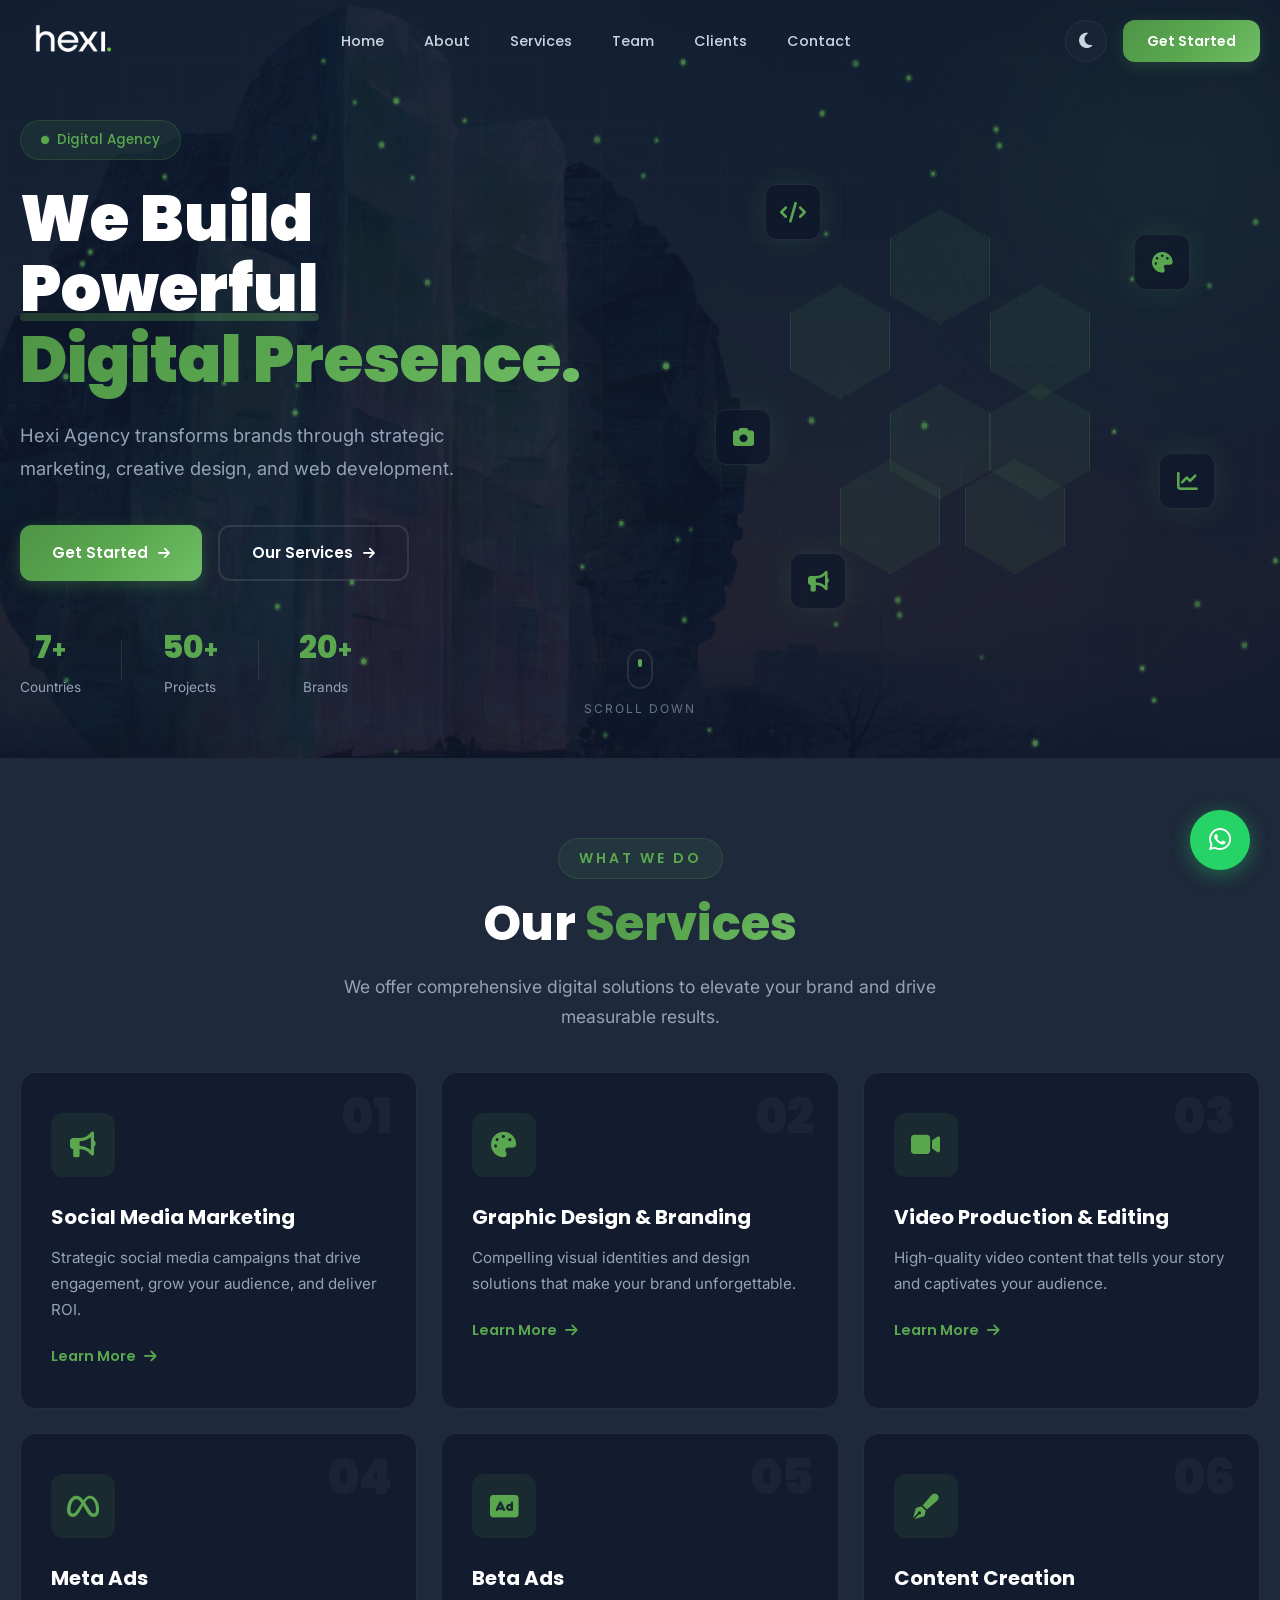
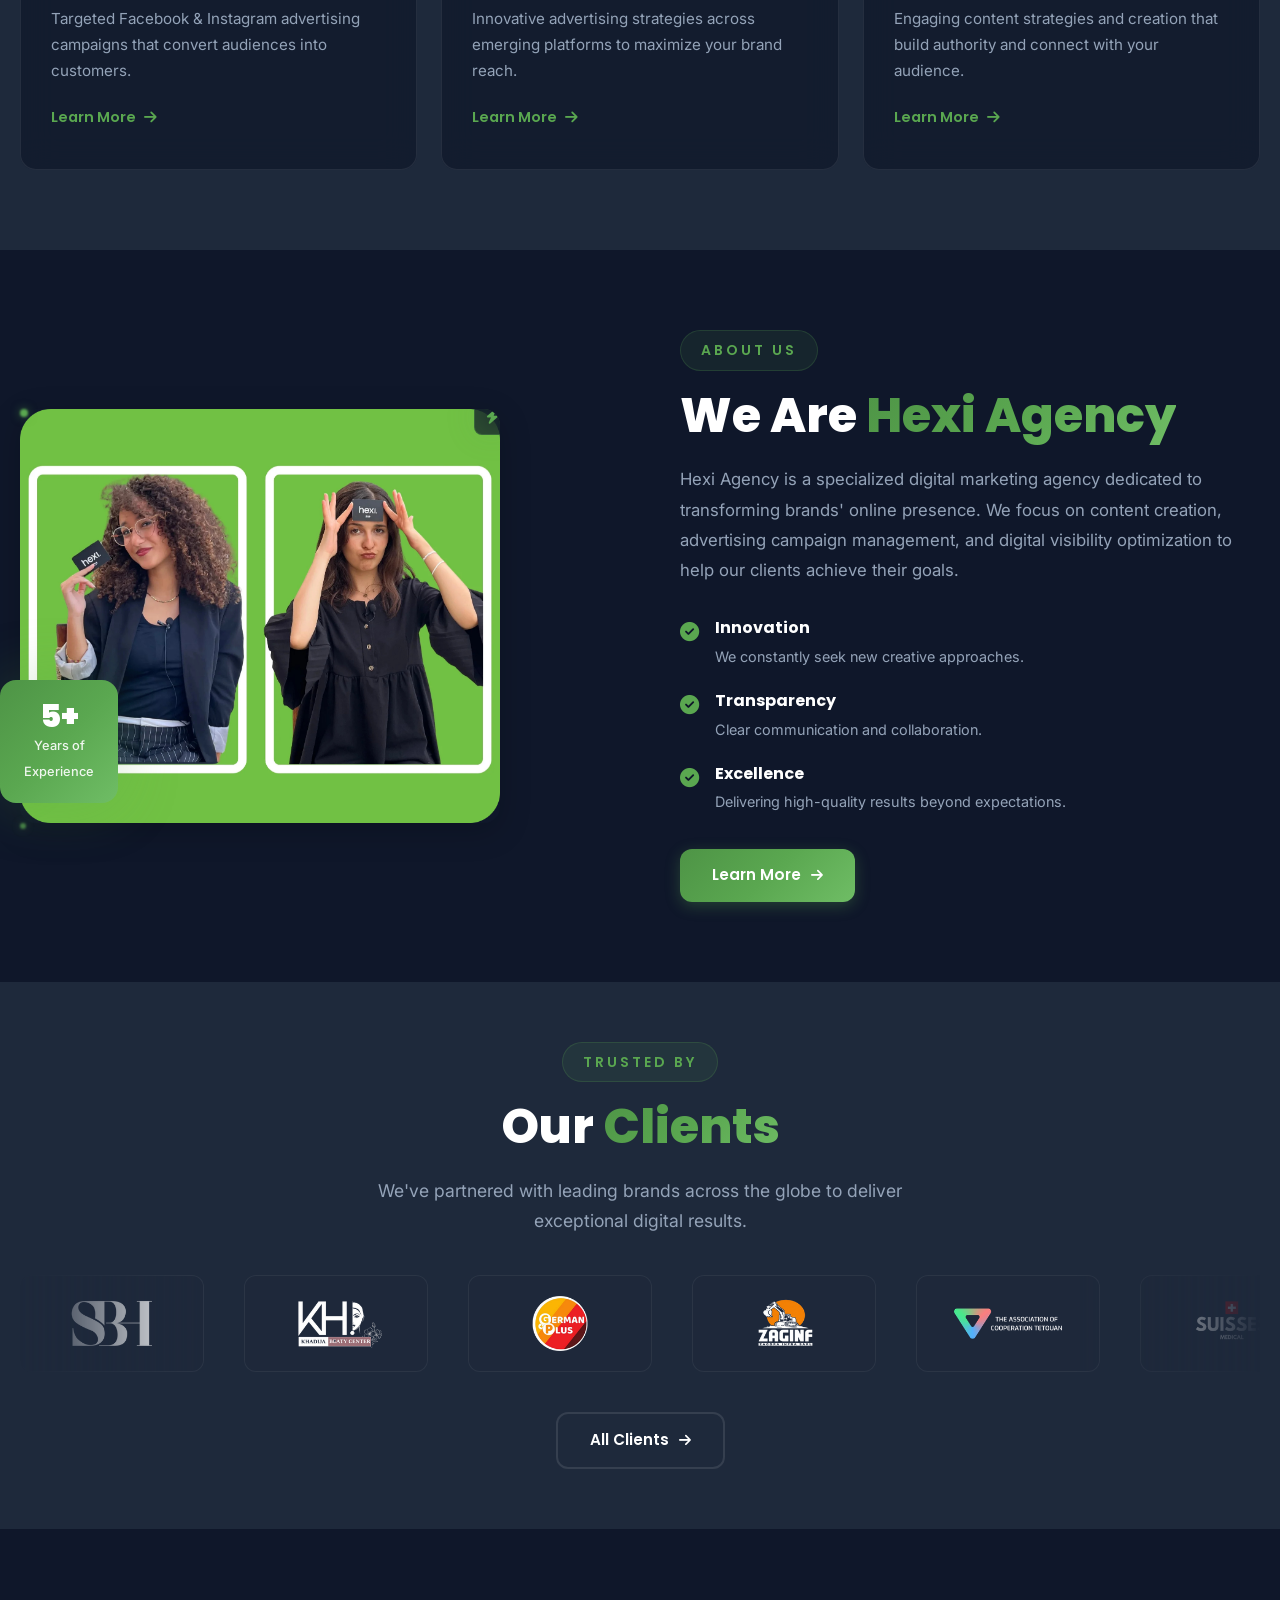
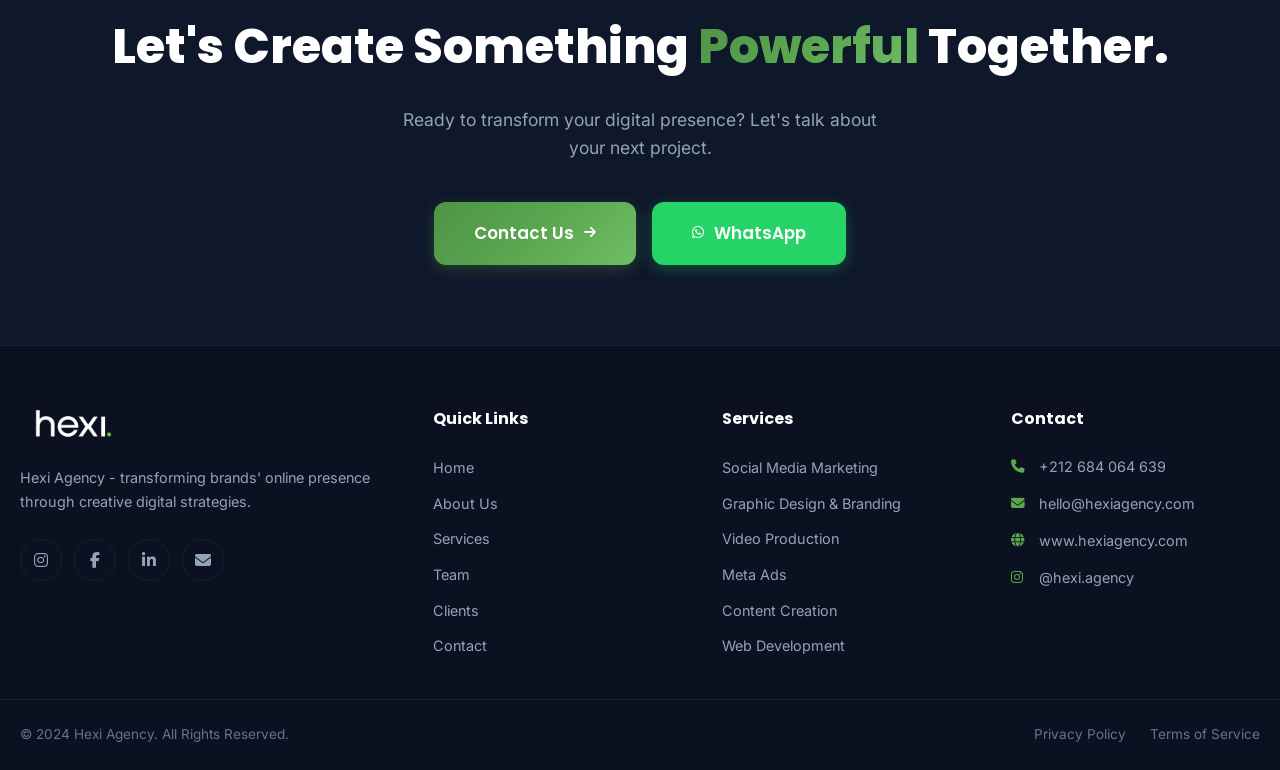
==== commit 51e8b10e: "updated linkedin link" ====
--- a/index.html
+++ b/index.html
@@ -121,7 +121,7 @@
                 <div class="text-center reveal-up" style="margin-top:40px;"><a href="#" class="btn btn-outline" data-page="clients"><span>All Clients</span><i class="fas fa-arrow-right"></i></a></div>
             </div></section>
 
-            <section class="section cta-section"><div class="cta-bg-effects"><div class="cta-orb cta-orb-1"></div><div class="cta-orb cta-orb-2"></div></div><div class="container"><div class="cta-content text-center"><h2 class="cta-title reveal-up">Let's Create Something <span class="text-gradient">Powerful</span> Together.</h2><p class="cta-description reveal-up">Ready to transform your digital presence? Let's talk about your next project.</p><div class="cta-buttons reveal-up"><a href="#" class="btn btn-primary btn-lg" data-page="contact"><span>Contact Us</span><i class="fas fa-arrow-right"></i></a><a href="https://wa.me/212684064639" target="_blank" class="btn btn-whatsapp btn-lg"><i class="fab fa-whatsapp"></i><span>WhatsApp</span></a></div></div></div></section>
+            <section class="section cta-section"><div class="cta-bg-effects"><div class="cta-orb cta-orb-1"></div><div class="cta-orb cta-orb-2"></div></div><div class="container"><div class="cta-content text-center"><h2 class="cta-title reveal-up">Let's Create Something <span class="text-gradient">Powerful</span> Together.</h2><p class="cta-description reveal-up">Ready to transform your digital presence? Let's talk about your next project.</p><div class="cta-buttons reveal-up"><a href="#" class="btn btn-primary btn-lg" data-page="contact"><span>Contact Us</span><i class="fas fa-arrow-right"></i></a><a href="https://wa.me/212772855818" target="_blank" class="btn btn-whatsapp btn-lg"><i class="fab fa-whatsapp"></i><span>WhatsApp</span></a></div></div></div></section>
         </div>
 
         <!-- ===== ABOUT ===== -->
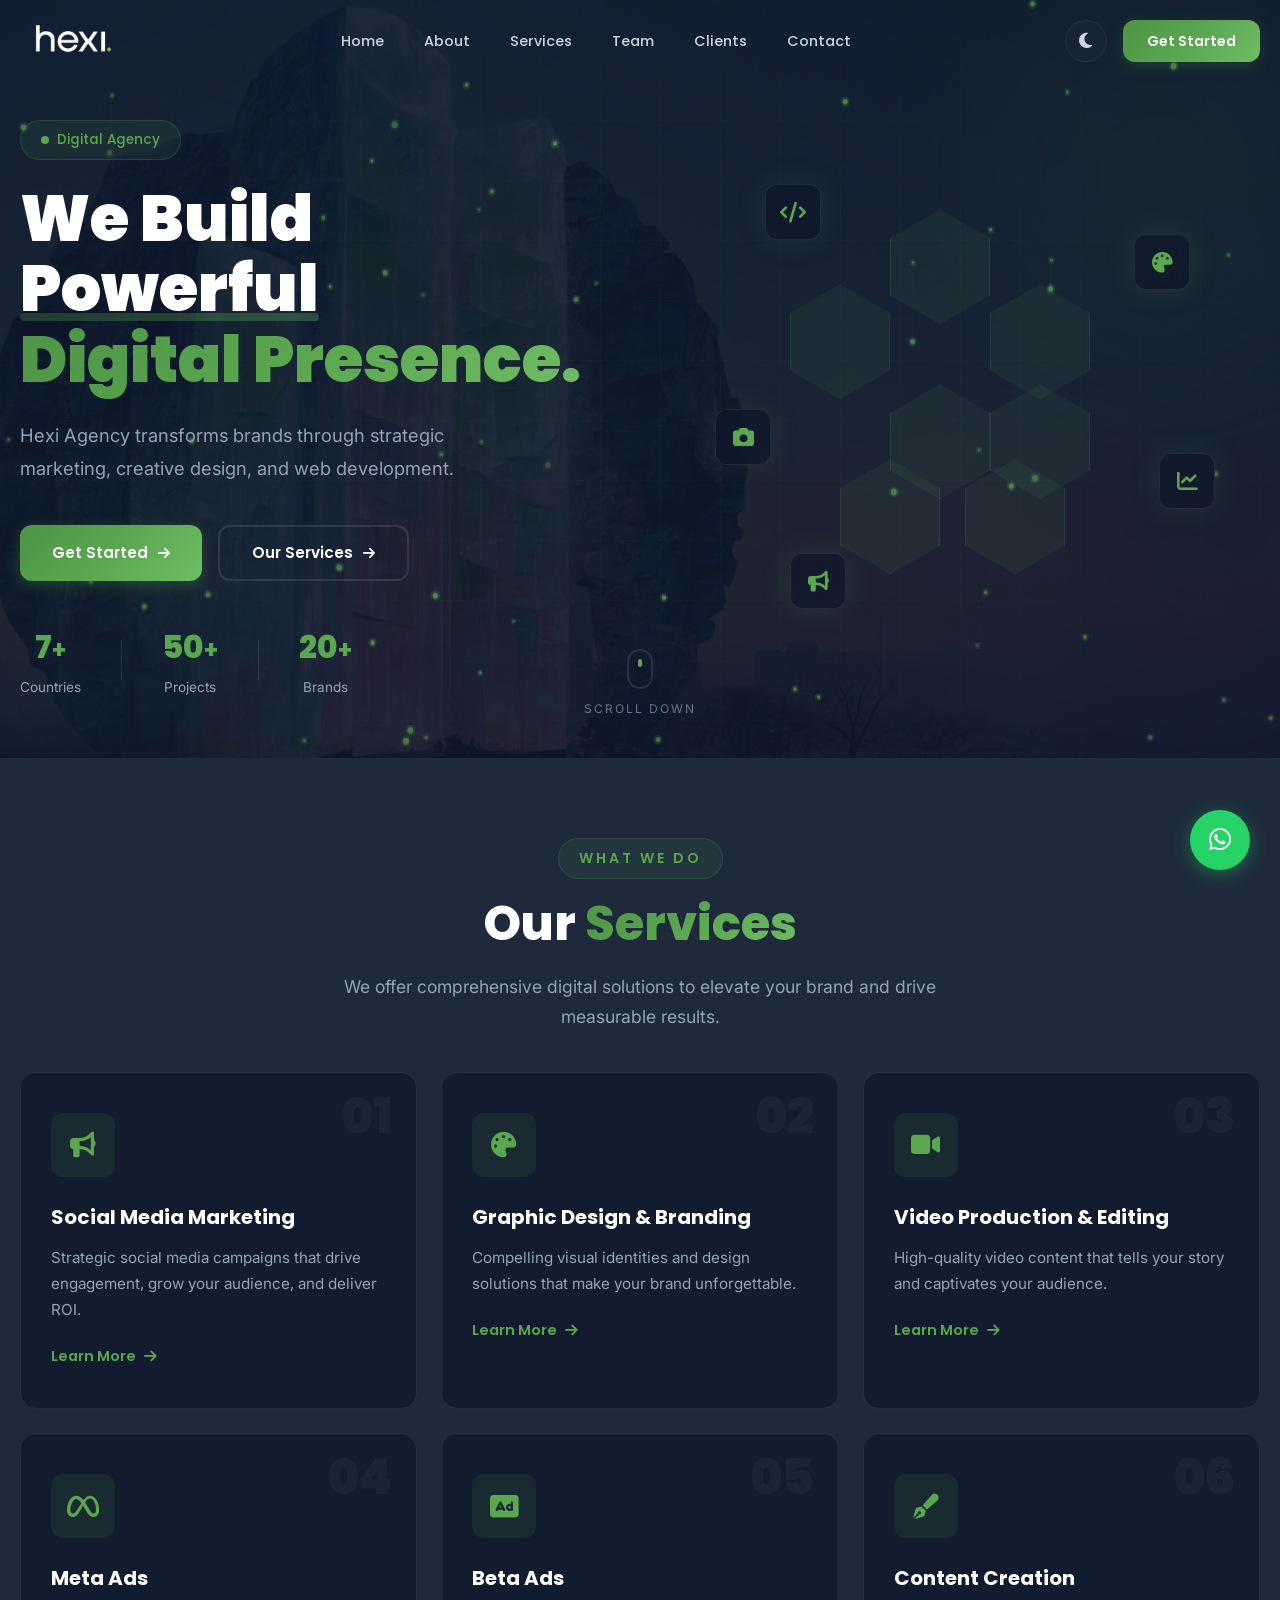
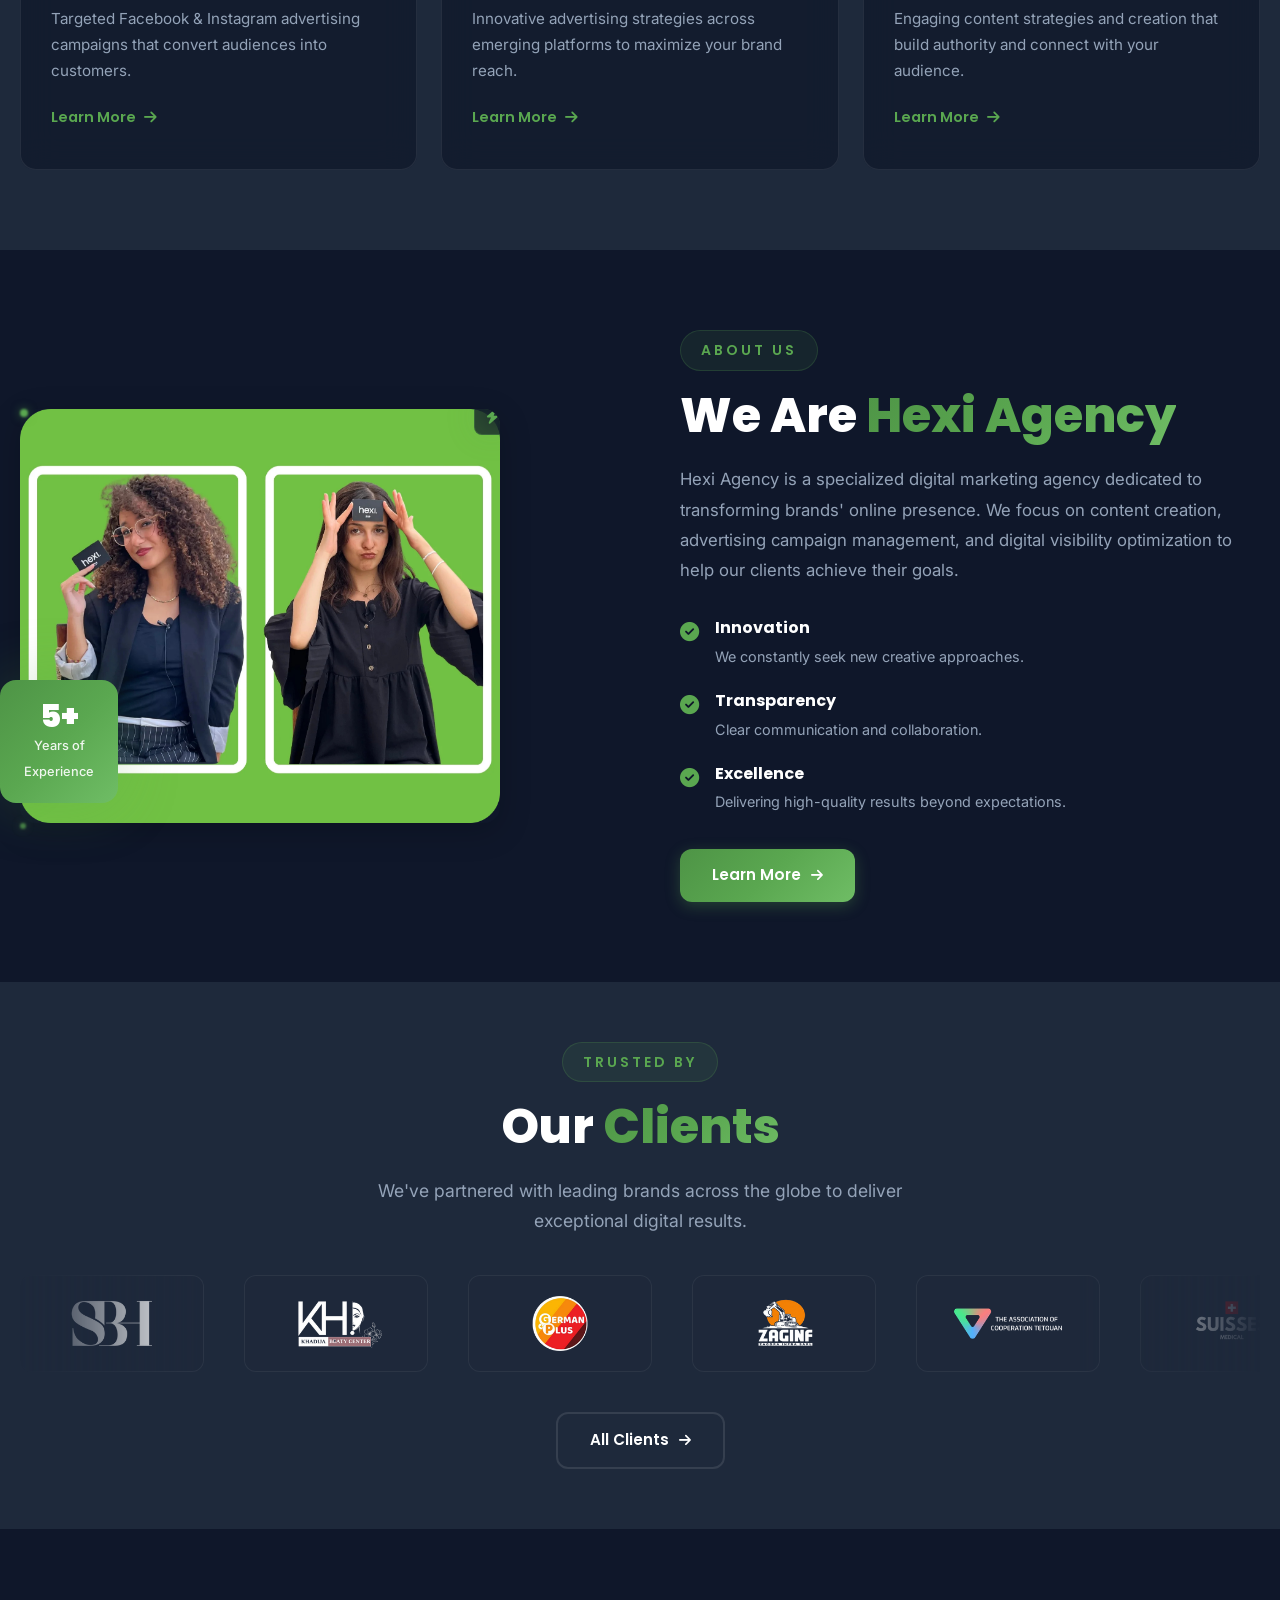
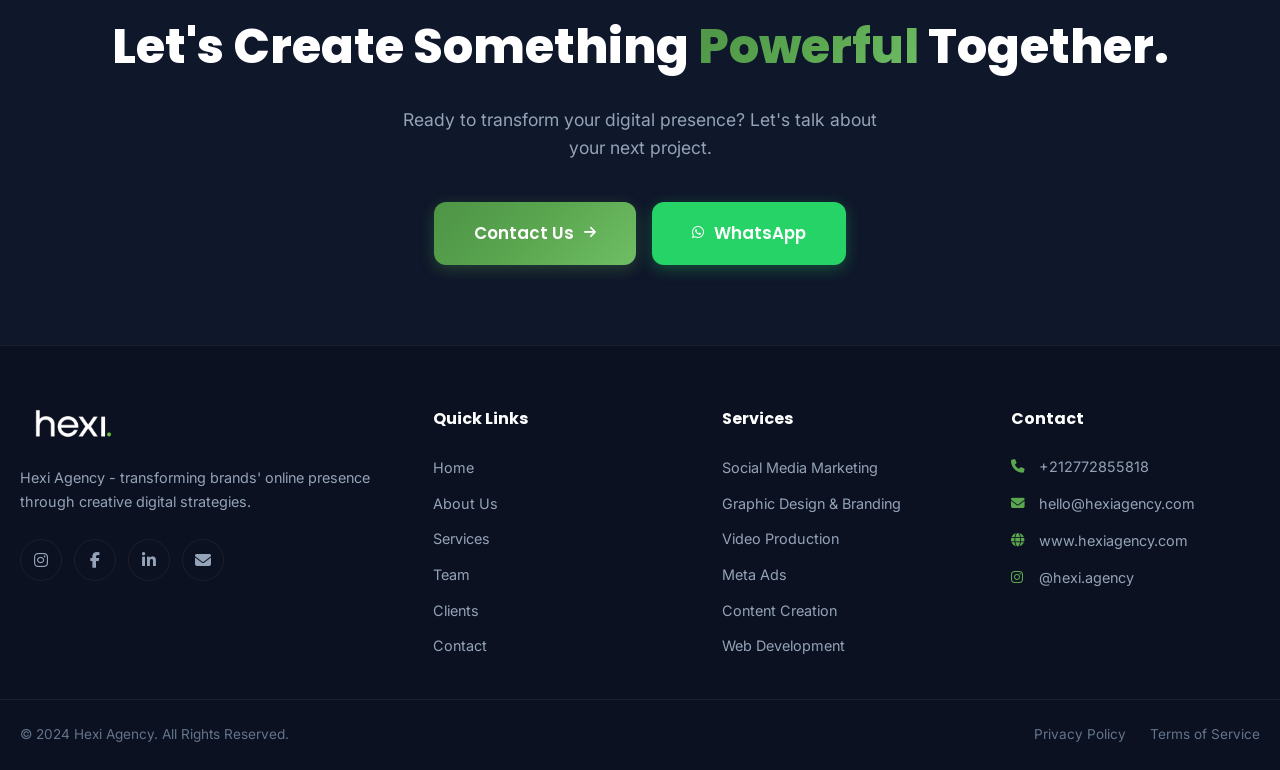
==== commit 7cd14491: "updated linkedin link" ====
--- a/index.html
+++ b/index.html
@@ -195,15 +195,15 @@
                     <button type="submit" class="btn btn-primary btn-submit" id="submitBtn"><span class="btn-text">Send Message</span><span class="btn-loading"><i class="fas fa-spinner fa-spin"></i> Sending...</span><i class="fas fa-paper-plane btn-icon"></i></button>
                     <div class="form-success-message" id="formSuccess"><i class="fas fa-check-circle"></i><p>Message sent successfully! We'll get back to you soon.</p></div>
                 </form></div></div>
-                <div class="contact-info-wrapper reveal-right"><div class="contact-info-card glass-card"><h3 class="contact-info-title">Contact Information</h3><p class="contact-info-subtitle">Reach out through any of these channels. We're here to help!</p><div class="contact-info-list"><div class="contact-info-item"><div class="contact-info-icon"><i class="fas fa-phone"></i></div><div class="contact-info-text"><span class="contact-info-label">Phone</span><a href="tel:+212684064639" class="contact-info-value">+212 684 064 639</a></div></div><div class="contact-info-item"><div class="contact-info-icon"><i class="fas fa-envelope"></i></div><div class="contact-info-text"><span class="contact-info-label">Email</span><a href="mailto:hello@hexiagency.com" class="contact-info-value">hello@hexiagency.com</a></div></div><div class="contact-info-item"><div class="contact-info-icon"><i class="fas fa-globe"></i></div><div class="contact-info-text"><span class="contact-info-label">Website</span><a href="https://www.hexiagency.com" target="_blank" class="contact-info-value">www.hexiagency.com</a></div></div><div class="contact-info-item"><div class="contact-info-icon"><i class="fab fa-instagram"></i></div><div class="contact-info-text"><span class="contact-info-label">Instagram</span><a href="https://instagram.com/hexi.agency" target="_blank" class="contact-info-value">@hexi.agency</a></div></div></div><div class="contact-quick-actions"><a href="https://wa.me/212684064639" target="_blank" class="quick-action-btn whatsapp-btn"><i class="fab fa-whatsapp"></i><span>Chat on WhatsApp</span></a><a href="mailto:hello@hexiagency.com" class="quick-action-btn email-btn"><i class="fas fa-envelope"></i><span>Send Email</span></a></div><div class="contact-social-section"><h4>Follow Us</h4><div class="contact-social-links"><a href="https://instagram.com/hexi.agency" target="_blank" class="contact-social-link"><i class="fab fa-instagram"></i></a><a href="https://web.facebook.com/profile.php?id=61565122736725" target="_blank" class="contact-social-link"><i class="fab fa-facebook-f"></i></a><a href="https://www.linkedin.com/company/hexi-agency/?viewAsMember=true" target="_blank" class="contact-social-link"><i class="fab fa-linkedin-in"></i></a><a href="mailto:hello@hexiagency.com" class="contact-social-link"><i class="fas fa-envelope"></i></a></div></div></div></div>
+                <div class="contact-info-wrapper reveal-right"><div class="contact-info-card glass-card"><h3 class="contact-info-title">Contact Information</h3><p class="contact-info-subtitle">Reach out through any of these channels. We're here to help!</p><div class="contact-info-list"><div class="contact-info-item"><div class="contact-info-icon"><i class="fas fa-phone"></i></div><div class="contact-info-text"><span class="contact-info-label">Phone</span><a href="tel:+212 772 855 818" class="contact-info-value">+212 772 855 818</a></div></div><div class="contact-info-item"><div class="contact-info-icon"><i class="fas fa-envelope"></i></div><div class="contact-info-text"><span class="contact-info-label">Email</span><a href="mailto:hello@hexiagency.com" class="contact-info-value">hello@hexiagency.com</a></div></div><div class="contact-info-item"><div class="contact-info-icon"><i class="fas fa-globe"></i></div><div class="contact-info-text"><span class="contact-info-label">Website</span><a href="https://www.hexiagency.com" target="_blank" class="contact-info-value">www.hexiagency.com</a></div></div><div class="contact-info-item"><div class="contact-info-icon"><i class="fab fa-instagram"></i></div><div class="contact-info-text"><span class="contact-info-label">Instagram</span><a href="https://instagram.com/hexi.agency" target="_blank" class="contact-info-value">@hexi.agency</a></div></div></div><div class="contact-quick-actions"><a href="https://wa.me/212772855818" target="_blank" class="quick-action-btn whatsapp-btn"><i class="fab fa-whatsapp"></i><span>Chat on WhatsApp</span></a><a href="mailto:hello@hexiagency.com" class="quick-action-btn email-btn"><i class="fas fa-envelope"></i><span>Send Email</span></a></div><div class="contact-social-section"><h4>Follow Us</h4><div class="contact-social-links"><a href="https://instagram.com/hexi.agency" target="_blank" class="contact-social-link"><i class="fab fa-instagram"></i></a><a href="https://web.facebook.com/profile.php?id=61565122736725" target="_blank" class="contact-social-link"><i class="fab fa-facebook-f"></i></a><a href="https://www.linkedin.com/company/hexi-agency/?viewAsMember=true" target="_blank" class="contact-social-link"><i class="fab fa-linkedin-in"></i></a><a href="mailto:hello@hexiagency.com" class="contact-social-link"><i class="fas fa-envelope"></i></a></div></div></div></div>
             </div></div></section>
         </div>
 
     </main>
 
-    <footer class="footer"><div class="footer-top"><div class="container"><div class="footer-grid"><div class="footer-col footer-about"><a href="#" class="footer-logo" data-page="home"><img src="assets/images/hexi-logo.png" alt="Hexi Agency" class="footer-logo-img theme-logo" data-dark="assets/images/hexi-logo.png" data-light="assets/images/hexi-logo-white.png"></a><p class="footer-about-text">Hexi Agency - transforming brands' online presence through creative digital strategies.</p><div class="footer-social"><a href="https://instagram.com/hexi.agency" target="_blank" class="footer-social-link"><i class="fab fa-instagram"></i></a><a href="https://web.facebook.com/profile.php?id=61565122736725" target="_blank" class="footer-social-link"><i class="fab fa-facebook-f"></i></a><a href="https://www.linkedin.com/company/hexi-agency/?viewAsMember=true" target="_blank" class="footer-social-link"><i class="fab fa-linkedin-in"></i></a><a href="mailto:hello@hexiagency.com" class="footer-social-link"><i class="fas fa-envelope"></i></a></div></div><div class="footer-col"><h4 class="footer-heading">Quick Links</h4><ul class="footer-links"><li><a href="#" data-page="home">Home</a></li><li><a href="#" data-page="about">About Us</a></li><li><a href="#" data-page="services">Services</a></li><li><a href="#" data-page="team">Team</a></li><li><a href="#" data-page="clients">Clients</a></li><li><a href="#" data-page="contact">Contact</a></li></ul></div><div class="footer-col"><h4 class="footer-heading">Services</h4><ul class="footer-links"><li><a href="#" data-page="services">Social Media Marketing</a></li><li><a href="#" data-page="services">Graphic Design & Branding</a></li><li><a href="#" data-page="services">Video Production</a></li><li><a href="#" data-page="services">Meta Ads</a></li><li><a href="#" data-page="services">Content Creation</a></li><li><a href="#" data-page="services">Web Development</a></li></ul></div><div class="footer-col"><h4 class="footer-heading">Contact</h4><ul class="footer-contact-list"><li><i class="fas fa-phone"></i><a href="tel:+212684064639">+212 684 064 639</a></li><li><i class="fas fa-envelope"></i><a href="mailto:hello@hexiagency.com">hello@hexiagency.com</a></li><li><i class="fas fa-globe"></i><a href="https://www.hexiagency.com" target="_blank">www.hexiagency.com</a></li><li><i class="fab fa-instagram"></i><a href="https://instagram.com/hexi.agency" target="_blank">@hexi.agency</a></li></ul></div></div></div></div><div class="footer-bottom"><div class="container"><div class="footer-bottom-content"><p>&copy; 2024 Hexi Agency. All Rights Reserved.</p><div class="footer-bottom-links"><a href="#">Privacy Policy</a><a href="#">Terms of Service</a></div></div></div></div></footer>
-
-    <a href="https://wa.me/212684064639" target="_blank" class="whatsapp-float"><i class="fab fa-whatsapp"></i><span class="whatsapp-tooltip">Chat with us</span></a>
+    <footer class="footer"><div class="footer-top"><div class="container"><div class="footer-grid"><div class="footer-col footer-about"><a href="#" class="footer-logo" data-page="home"><img src="assets/images/hexi-logo.png" alt="Hexi Agency" class="footer-logo-img theme-logo" data-dark="assets/images/hexi-logo.png" data-light="assets/images/hexi-logo-white.png"></a><p class="footer-about-text">Hexi Agency - transforming brands' online presence through creative digital strategies.</p><div class="footer-social"><a href="https://instagram.com/hexi.agency" target="_blank" class="footer-social-link"><i class="fab fa-instagram"></i></a><a href="https://web.facebook.com/profile.php?id=61565122736725" target="_blank" class="footer-social-link"><i class="fab fa-facebook-f"></i></a><a href="https://www.linkedin.com/company/hexi-agency/?viewAsMember=true" target="_blank" class="footer-social-link"><i class="fab fa-linkedin-in"></i></a><a href="mailto:hello@hexiagency.com" class="footer-social-link"><i class="fas fa-envelope"></i></a></div></div><div class="footer-col"><h4 class="footer-heading">Quick Links</h4><ul class="footer-links"><li><a href="#" data-page="home">Home</a></li><li><a href="#" data-page="about">About Us</a></li><li><a href="#" data-page="services">Services</a></li><li><a href="#" data-page="team">Team</a></li><li><a href="#" data-page="clients">Clients</a></li><li><a href="#" data-page="contact">Contact</a></li></ul></div><div class="footer-col"><h4 class="footer-heading">Services</h4><ul class="footer-links"><li><a href="#" data-page="services">Social Media Marketing</a></li><li><a href="#" data-page="services">Graphic Design & Branding</a></li><li><a href="#" data-page="services">Video Production</a></li><li><a href="#" data-page="services">Meta Ads</a></li><li><a href="#" data-page="services">Content Creation</a></li><li><a href="#" data-page="services">Web Development</a></li></ul></div><div class="footer-col"><h4 class="footer-heading">Contact</h4><ul class="footer-contact-list"><li><i class="fas fa-phone"></i><a href="tel:+212772855818">+212772855818</a></li><li><i class="fas fa-envelope"></i><a href="mailto:hello@hexiagency.com">hello@hexiagency.com</a></li><li><i class="fas fa-globe"></i><a href="https://www.hexiagency.com" target="_blank">www.hexiagency.com</a></li><li><i class="fab fa-instagram"></i><a href="https://instagram.com/hexi.agency" target="_blank">@hexi.agency</a></li></ul></div></div></div></div><div class="footer-bottom"><div class="container"><div class="footer-bottom-content"><p>&copy; 2024 Hexi Agency. All Rights Reserved.</p><div class="footer-bottom-links"><a href="#">Privacy Policy</a><a href="#">Terms of Service</a></div></div></div></div></footer>
+
+    <a href="https://wa.me/212772855818" target="_blank" class="whatsapp-float"><i class="fab fa-whatsapp"></i><span class="whatsapp-tooltip">Chat with us</span></a>
     <button id="backToTop" class="back-to-top"><i class="fas fa-arrow-up"></i></button>
 
     <script src="js/router.js"></script>
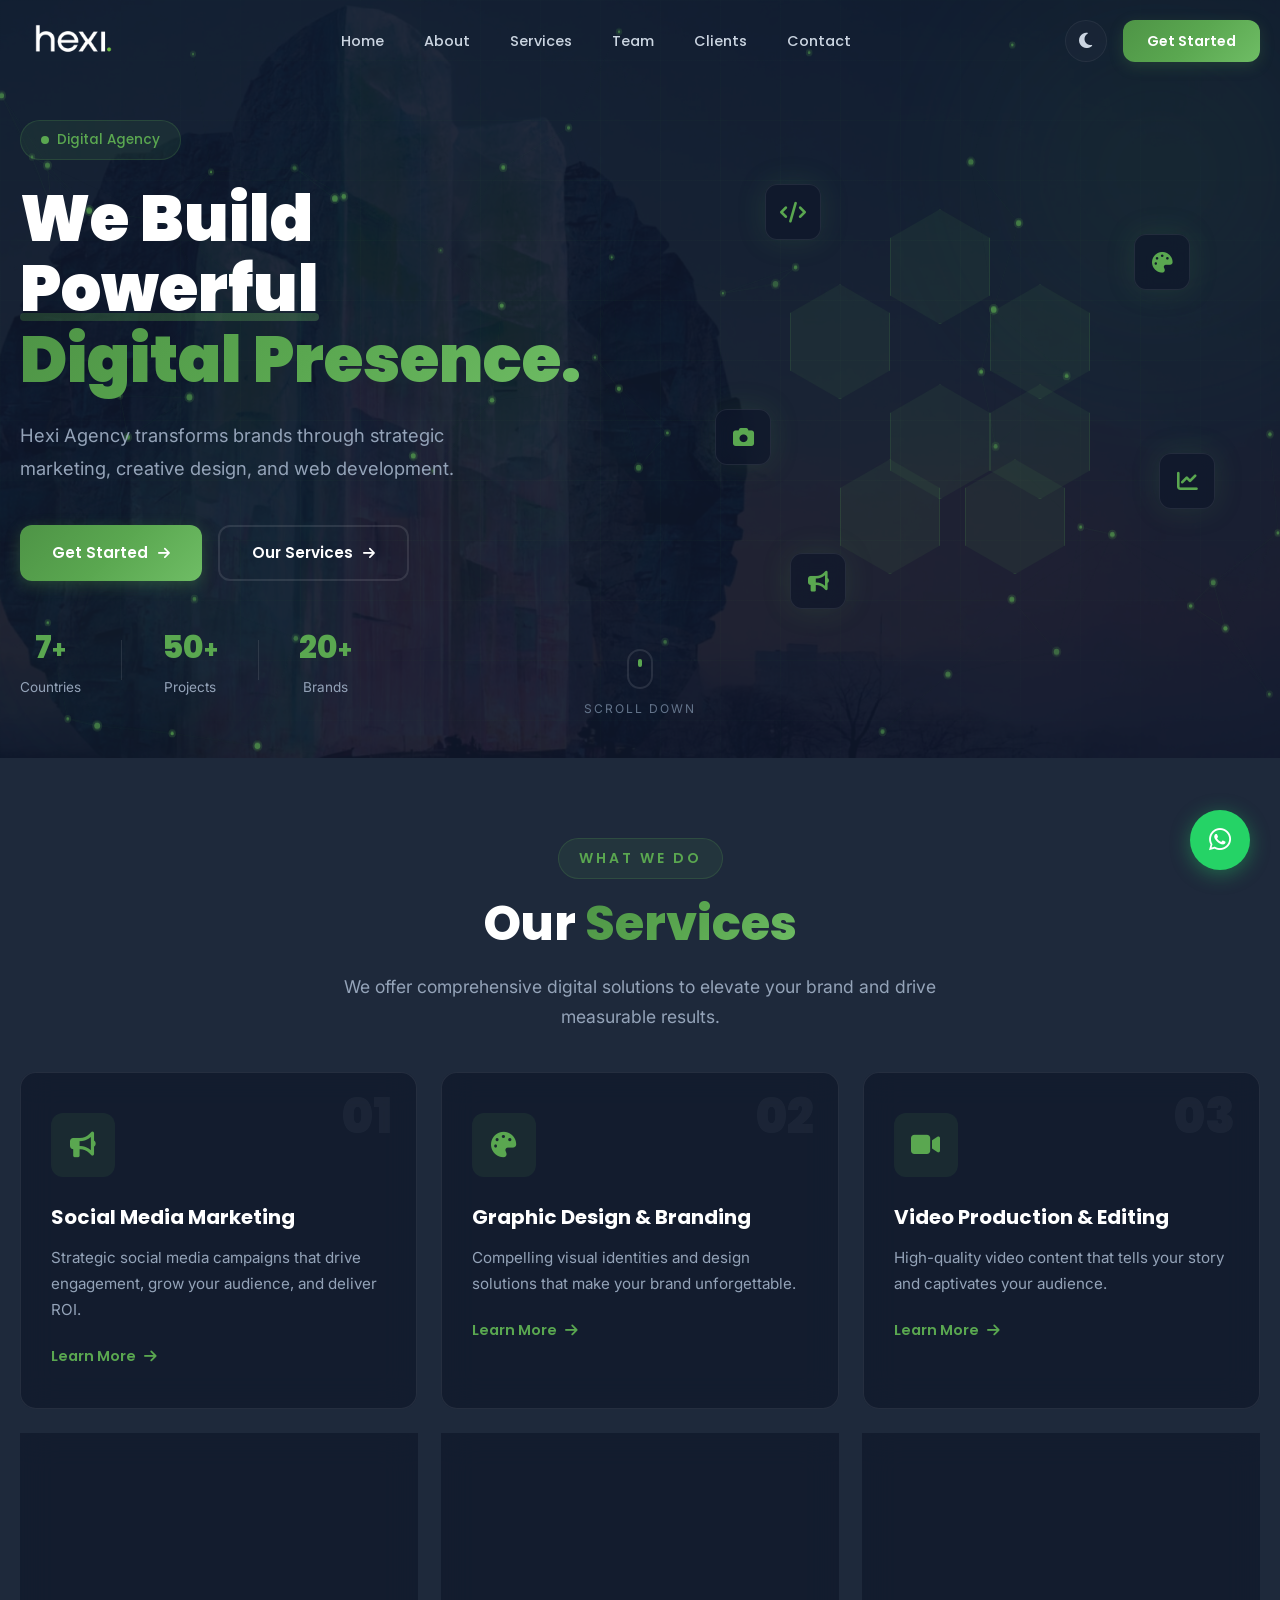
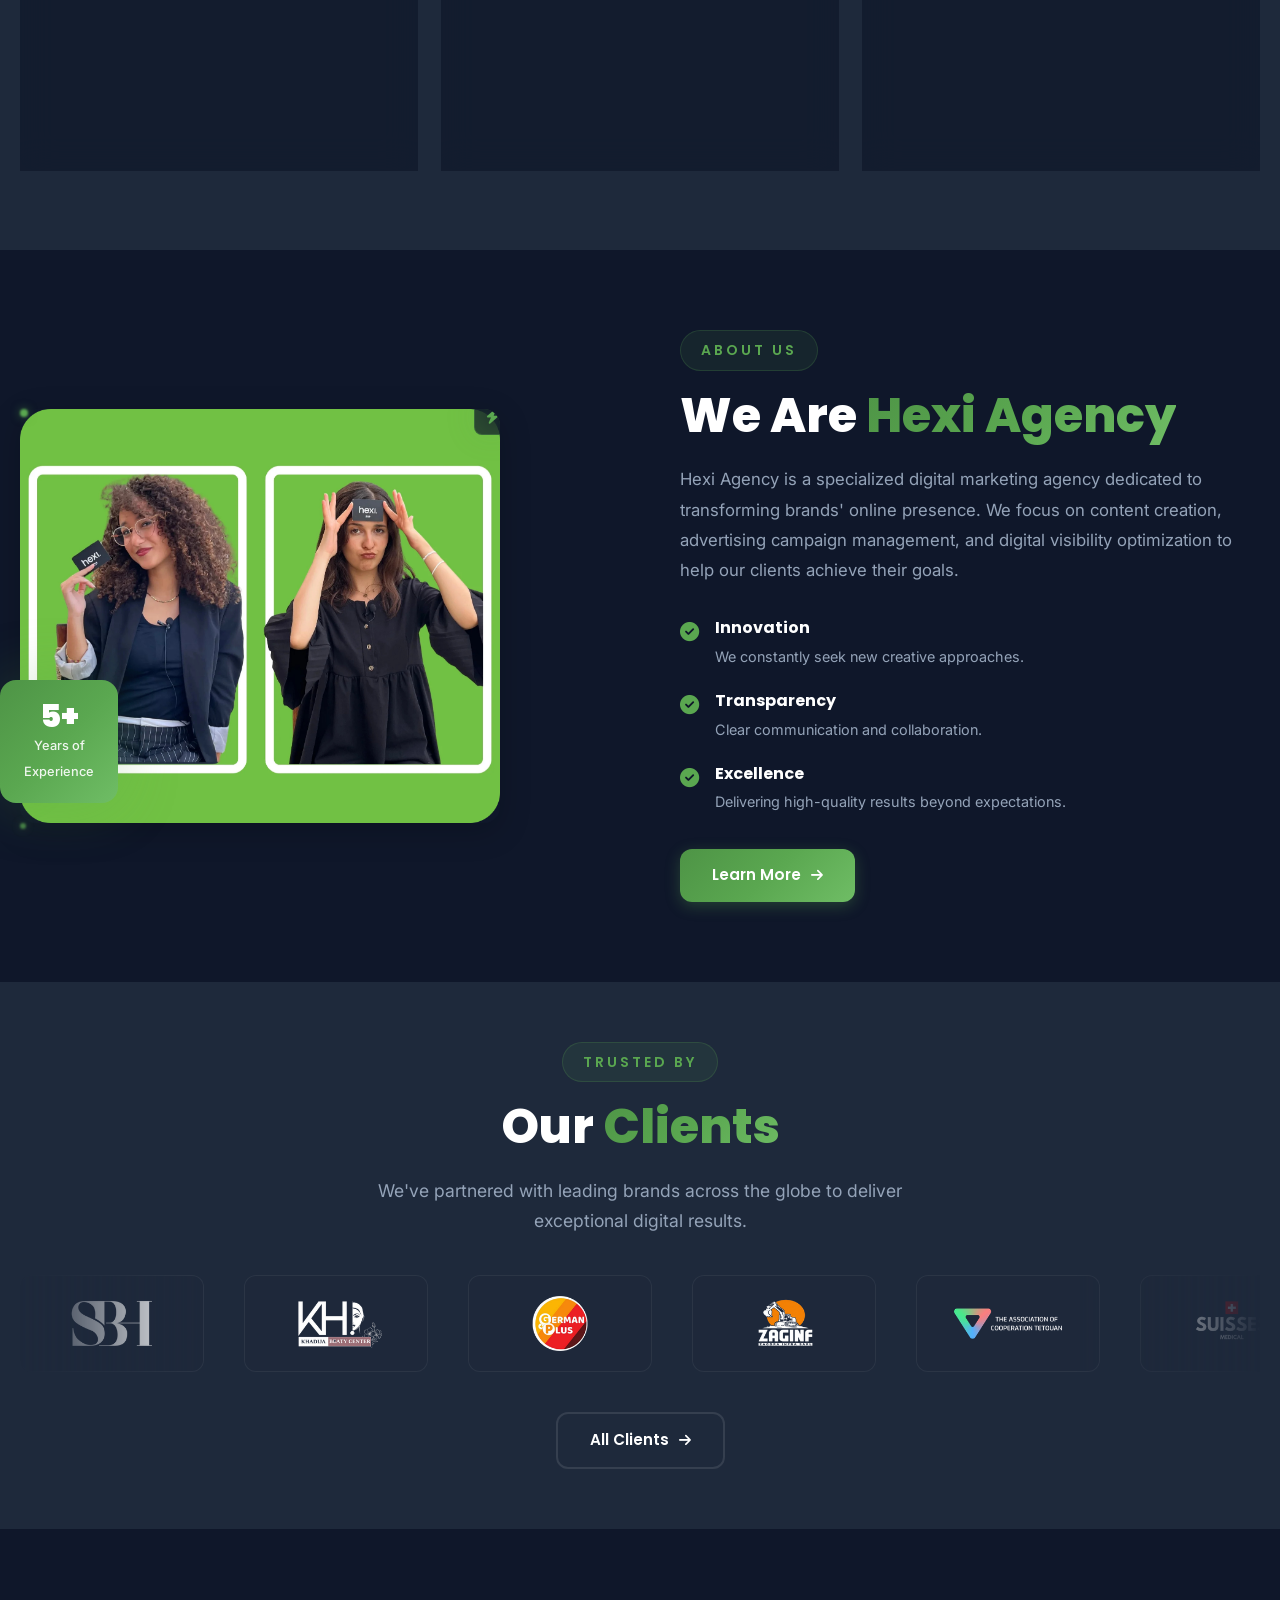
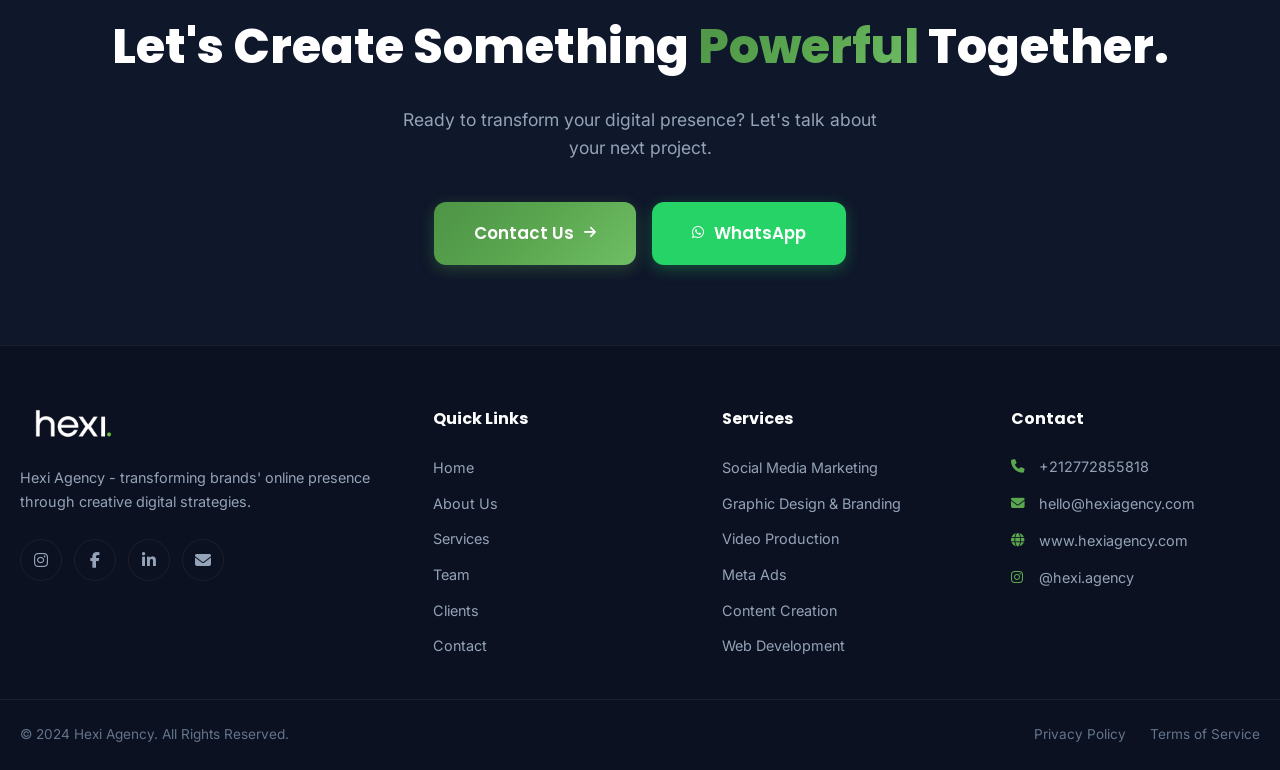
==== commit 5ea6091a: "updated linkedin link" ====
--- a/index.html
+++ b/index.html
@@ -151,10 +151,10 @@
             <section class="page-hero"><div class="page-hero-bg"><div class="hero-gradient-orb hero-orb-1"></div><div class="hero-gradient-orb hero-orb-2"></div></div><div class="container"><div class="page-hero-content text-center"><span class="page-hero-tag reveal-up">Our People</span><h1 class="page-hero-title reveal-up">Meet Our <span class="text-gradient">Team</span></h1><p class="page-hero-subtitle reveal-up">The creative minds behind Hexi Agency.</p><div class="page-breadcrumb reveal-up"><a href="#" data-page="home">Home</a><span class="breadcrumb-separator">/</span><span>Team</span></div></div></div></section>
             <section class="section team-section"><div class="container"><div class="team-grid">
                 <div class="team-card reveal-up" data-delay="0"><div class="team-card-inner"><div class="team-avatar"><div class="team-avatar-glow"></div><div class="team-avatar-inner"><img src="assets/images/team/zouhair-elhilali.jpg" alt="Zouhair Elhilali" loading="lazy"></div><div class="team-avatar-ring"></div></div><div class="team-info"><h3 class="team-name">Zouhair Elhilali</h3><p class="team-role">Marketing Expert – Founder</p></div><div class="team-expertise"><span class="team-expertise-tag">Strategy</span><span class="team-expertise-tag">Leadership</span><span class="team-expertise-tag">Growth</span></div></div></div>
-                <div class="team-card reveal-up" data-delay="100"><div class="team-card-inner"><div class="team-avatar"><div class="team-avatar-glow"></div><div class="team-avatar-inner"><img src="assets/images/team/hamza-jamal.jpg" alt="Hamza Jamal" loading="lazy"></div><div class="team-avatar-ring"></div></div><div class="team-info"><h3 class="team-name">Hamza Jamal</h3><p class="team-role">Financial Growth Manager</p></div><div class="team-expertise"><span class="team-expertise-tag">Finance</span><span class="team-expertise-tag">Analytics</span><span class="team-expertise-tag">ROI</span></div></div></div>
+                <div class="team-card reveal-up" data-delay="100"><div class="team-card-inner"><div class="team-avatar"><div class="team-avatar-glow"></div><div class="team-avatar-inner"><img src="assets/images/team/hamza-jamal.jpg" alt="Hamza Bounnouaji" loading="lazy"></div><div class="team-avatar-ring"></div></div><div class="team-info"><h3 class="team-name">Hamza Bounnouaji</h3><p class="team-role">Financial Growth Manager</p></div><div class="team-expertise"><span class="team-expertise-tag">Finance</span><span class="team-expertise-tag">Analytics</span><span class="team-expertise-tag">ROI</span></div></div></div>
                 <div class="team-card reveal-up" data-delay="200"><div class="team-card-inner"><div class="team-avatar"><div class="team-avatar-glow"></div><div class="team-avatar-inner"><img src="assets/images/team/adnane-touta.jpg" alt="Adnane Touta" loading="lazy"></div><div class="team-avatar-ring"></div></div><div class="team-info"><h3 class="team-name">Adnane Touta</h3><p class="team-role">Head of Digital Marketing</p></div><div class="team-expertise"><span class="team-expertise-tag">Digital Ads</span><span class="team-expertise-tag">SEO</span><span class="team-expertise-tag">Campaigns</span></div></div></div>
                 <div class="team-card reveal-up" data-delay="0"><div class="team-card-inner"><div class="team-avatar"><div class="team-avatar-glow"></div><div class="team-avatar-inner"><img src="assets/images/team/ngor-sene.jpg" alt="Ngor Mac Michel Sene" loading="lazy"></div><div class="team-avatar-ring"></div></div><div class="team-info"><h3 class="team-name">Ngor Mac Michel Sene</h3><p class="team-role">Full Stack Developer</p></div><div class="team-expertise"><span class="team-expertise-tag">React</span><span class="team-expertise-tag">Node.js</span><span class="team-expertise-tag">Full Stack</span></div></div></div>
-                <div class="team-card reveal-up" data-delay="100"><div class="team-card-inner"><div class="team-avatar"><div class="team-avatar-glow"></div><div class="team-avatar-inner"><img src="assets/images/team/youssef-elouardi.jpg" alt="Youssef Elouardi" loading="lazy"></div><div class="team-avatar-ring"></div></div><div class="team-info"><h3 class="team-name">Youssef Elouardi</h3><p class="team-role">Marketing Copywriter</p></div><div class="team-expertise"><span class="team-expertise-tag">Copywriting</span><span class="team-expertise-tag">Content</span><span class="team-expertise-tag">Storytelling</span></div></div></div>
+                <div class="team-card reveal-up" data-delay="100"><div class="team-card-inner"><div class="team-avatar"><div class="team-avatar-glow"></div><div class="team-avatar-inner"><img src="assets/images/team/youssef-elouardi.jpg" alt="Abderrahman Chmarkh" loading="lazy"></div><div class="team-avatar-ring"></div></div><div class="team-info"><h3 class="team-name">Abderrahman Chmarkh</h3><p class="team-role">Marketing Copywriter</p></div><div class="team-expertise"><span class="team-expertise-tag">Copywriting</span><span class="team-expertise-tag">Content</span><span class="team-expertise-tag">Storytelling</span></div></div></div>
                 <div class="team-card reveal-up" data-delay="200"><div class="team-card-inner"><div class="team-avatar"><div class="team-avatar-glow"></div><div class="team-avatar-inner"><img src="assets/images/team/bernardus-harageib.jpg" alt="Bernardus Steven Harageib" loading="lazy"></div><div class="team-avatar-ring"></div></div><div class="team-info"><h3 class="team-name">Bernardus Steven Harageib</h3><p class="team-role">Marketing Manager</p></div><div class="team-expertise"><span class="team-expertise-tag">Advocacy</span><span class="team-expertise-tag">Branding</span><span class="team-expertise-tag">PR</span></div></div></div>
             </div></div></section>
             <section class="section global-section"><div class="container"><div class="section-header text-center"><span class="section-tag reveal-up">Global Presence</span><h2 class="section-title reveal-up">Working Across <span class="text-gradient">7+ Countries</span></h2><p class="section-description reveal-up">Location is no longer a barrier.</p></div><div class="world-map-container reveal-up"><div class="global-countries-grid"><div class="global-country-card"><span class="global-flag">🇲🇦</span><span class="global-country-name">Morocco</span></div><div class="global-country-card"><span class="global-flag">🇲🇷</span><span class="global-country-name">Mauritania</span></div><div class="global-country-card"><span class="global-flag">🇸🇳</span><span class="global-country-name">Senegal</span></div><div class="global-country-card"><span class="global-flag">🇩🇪</span><span class="global-country-name">Germany</span></div><div class="global-country-card"><span class="global-flag">🇨🇭</span><span class="global-country-name">Switzerland</span></div><div class="global-country-card"><span class="global-flag">🇸🇦</span><span class="global-country-name">Saudi Arabia</span></div><div class="global-country-card"><span class="global-flag">🇳🇦</span><span class="global-country-name">Namibia</span></div><div class="global-country-card global-country-more"><span class="global-flag">🌍</span><span class="global-country-name">And Growing...</span></div></div></div></div></section>
